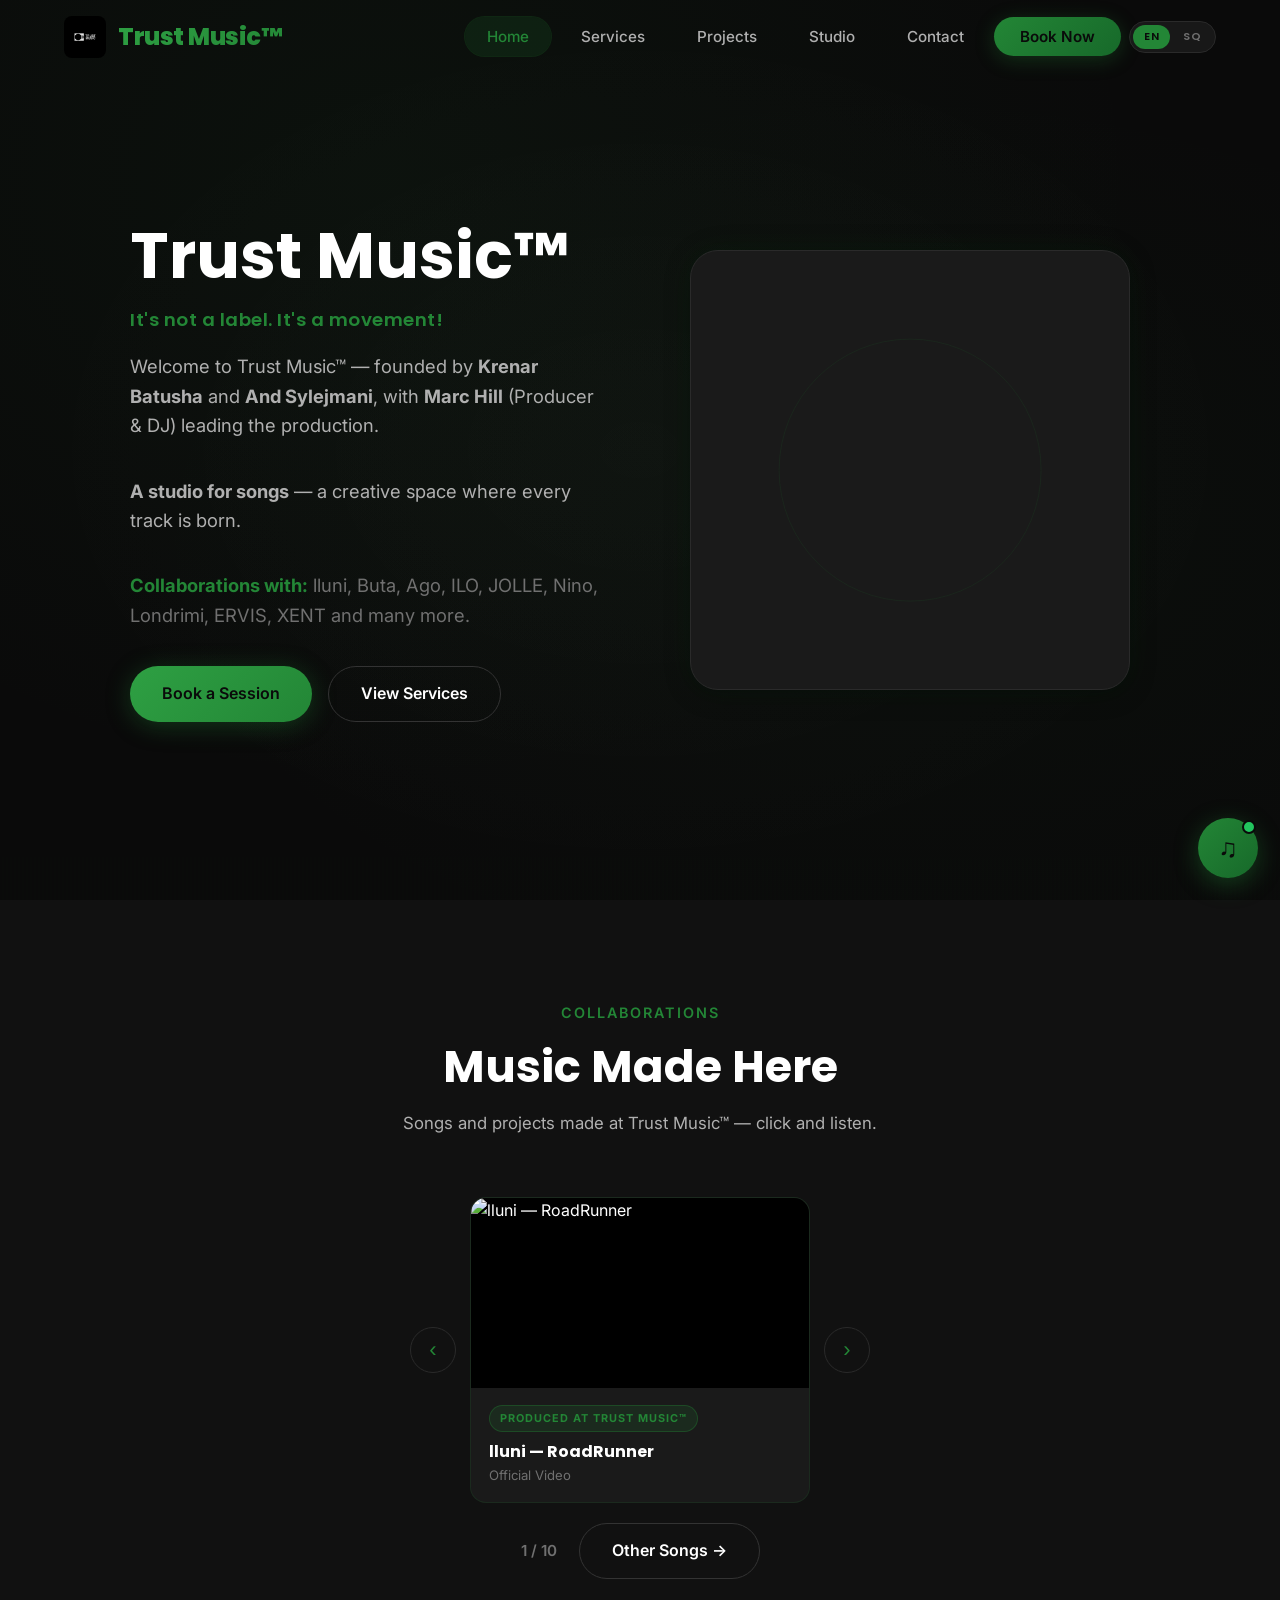
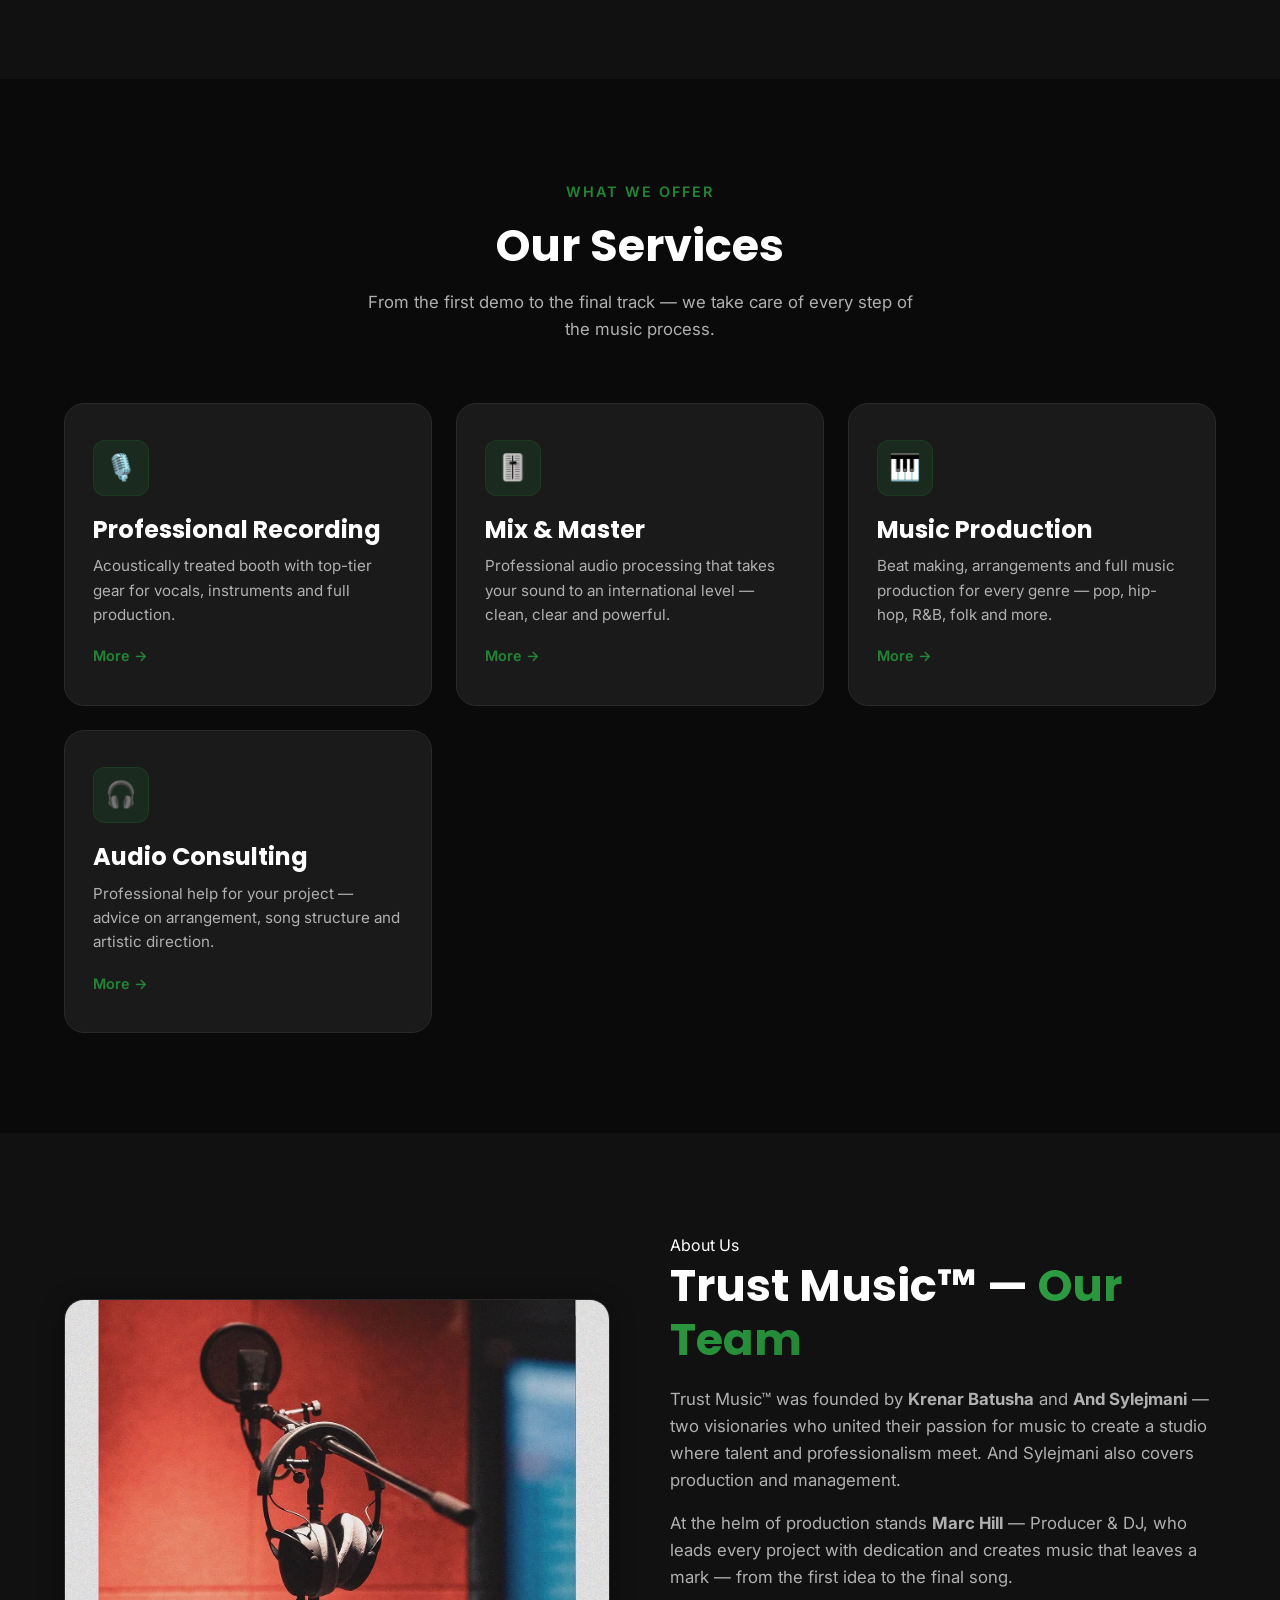
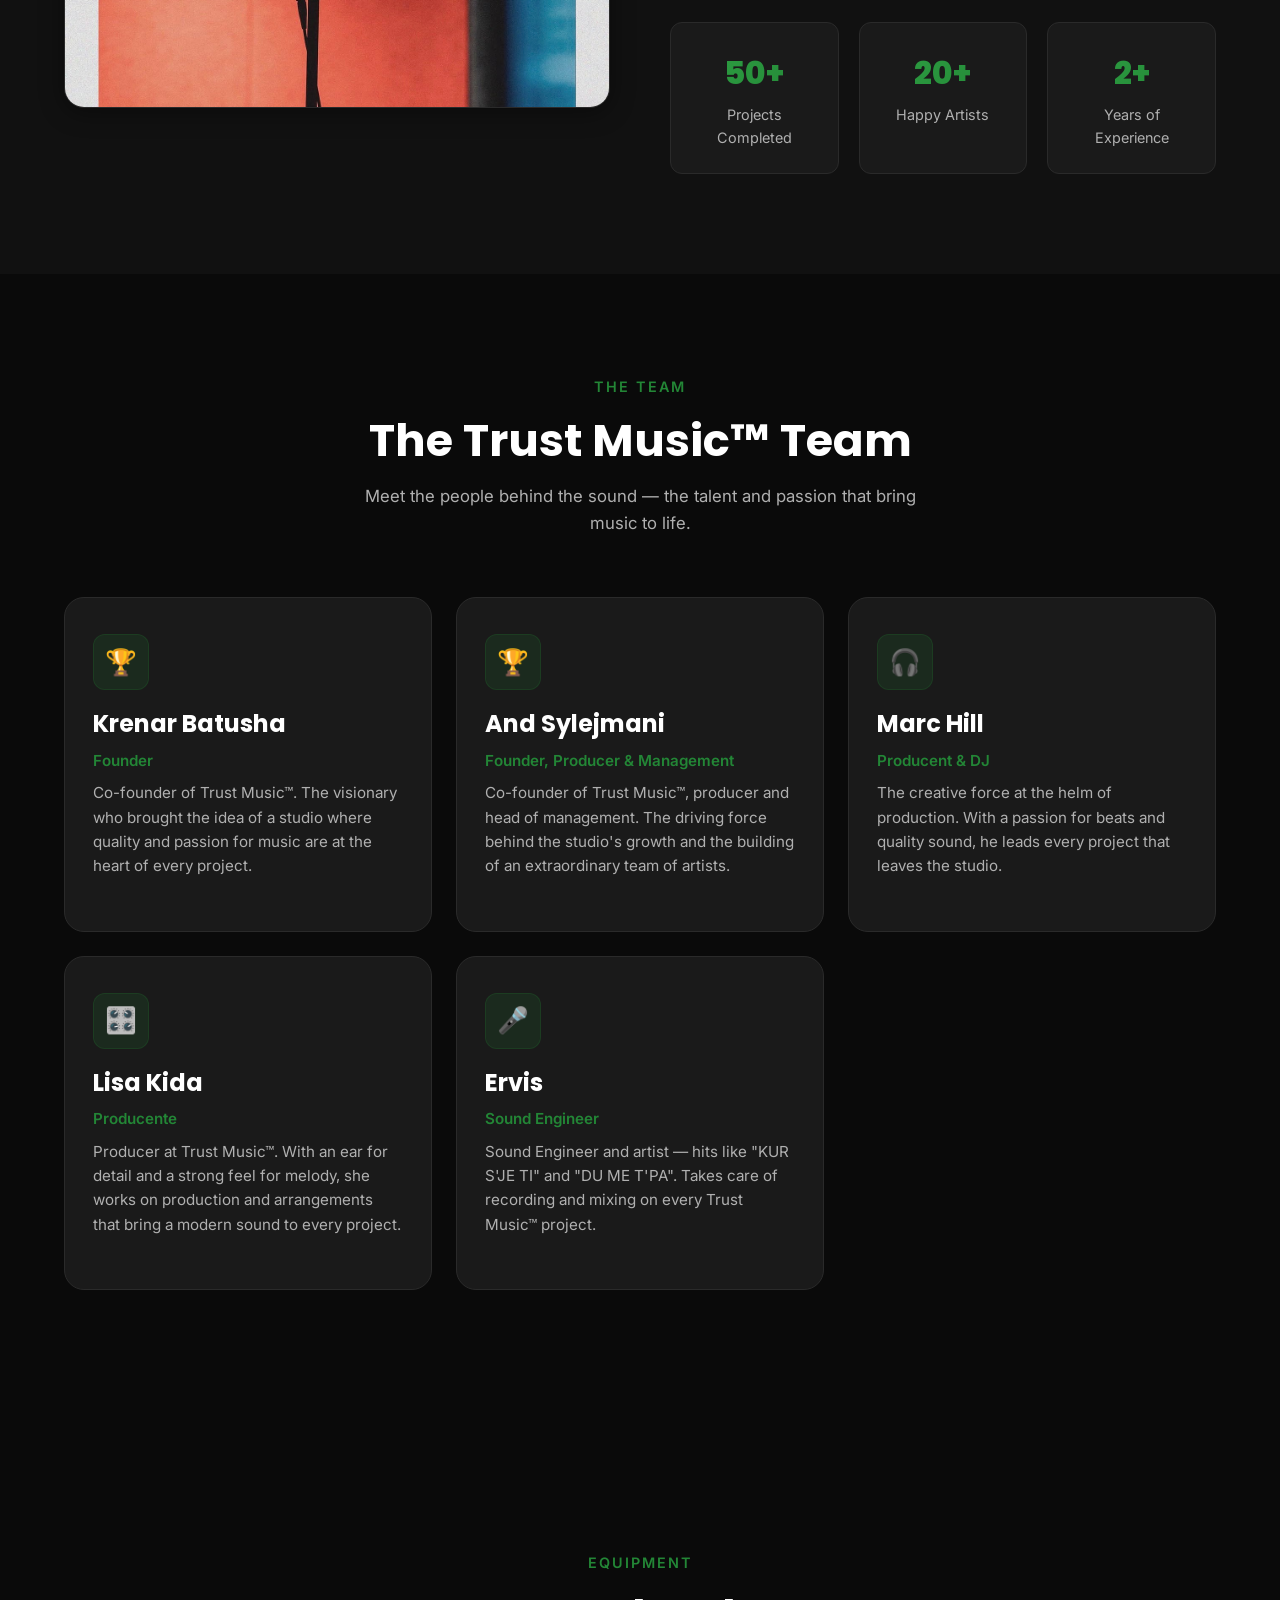
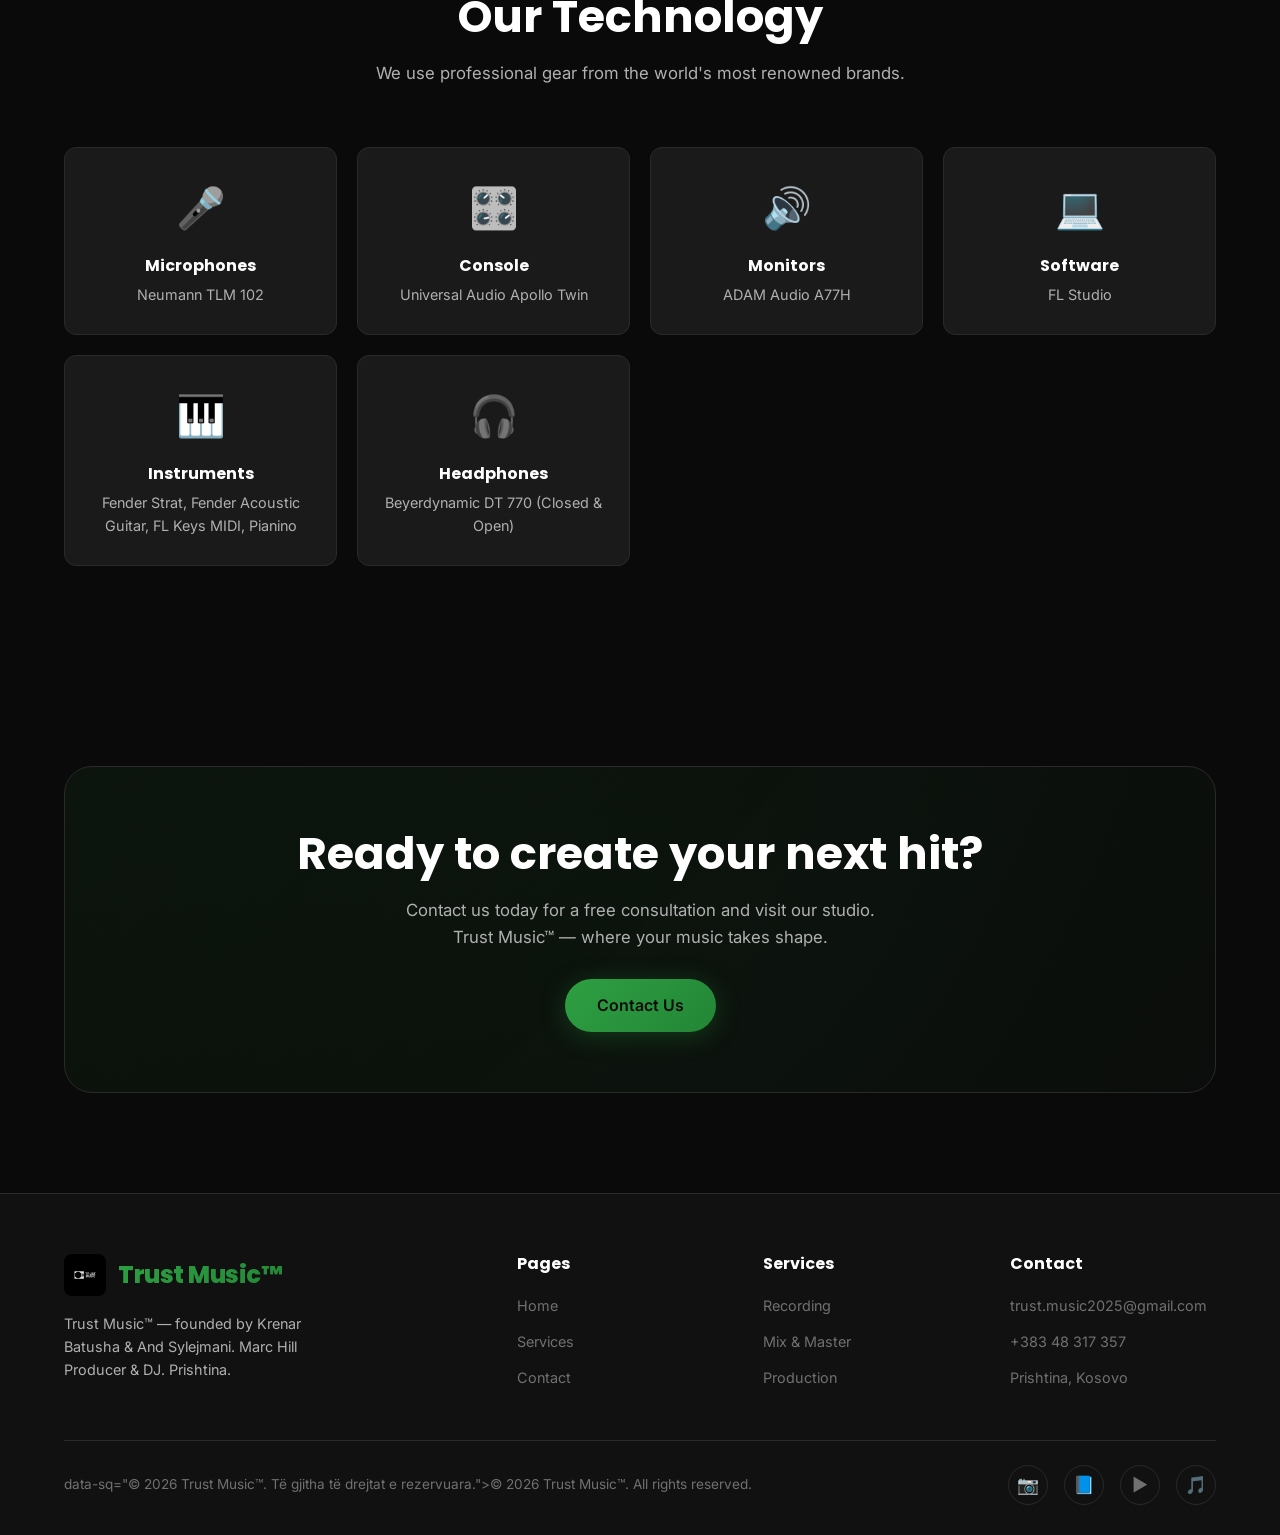
==== index.html @ 00422a8f "gati" ====
<!DOCTYPE html>
<html lang="en">
<head>
  <meta charset="UTF-8">
  <meta name="viewport" content="width=device-width, initial-scale=1.0">
  <meta name="description" content="Trust Music™ — founded by Krenar Batusha & And Sylejmani. Marc Hill Producer &amp; DJ." data-desc-sq="Trust Music™ — themeluar nga Krenar Batusha & And Sylejmani. Marc Hill Producent &amp; DJ.">
  <title>Trust Music™</title>
  <link rel="preconnect" href="https://fonts.googleapis.com">
  <link rel="preconnect" href="https://fonts.gstatic.com" crossorigin>
  <link href="https://fonts.googleapis.com/css2?family=Inter:wght@400;500;600;700;800;900&family=Poppins:wght@600;700;800;900&display=swap" rel="stylesheet">
  <link rel="icon" href="favicon.ico" sizes="any">
  <link rel="icon" type="image/png" sizes="32x32" href="favicon.png">
  <link rel="stylesheet" href="style.css">
</head>
<body>

  <!-- Navigation -->
  <nav class="navbar" id="navbar">
    <div class="container">
      <a href="index.html" class="logo">
        <img src="trust%20music%20jpeg.jpg" alt="Trust Music™" class="logo-img">
        <span>Trust Music™</span>
      </a>
      <button class="menu-toggle" id="menuToggle" aria-label="Menu">
        <span></span><span></span><span></span>
      </button>
      <ul class="nav-links" id="navLinks">
        <li><a href="index.html" class="active" data-sq="Kreu">Home</a></li>
        <li><a href="sherbime.html" data-sq="Shërbimet">Services</a></li>
        <li><a href="projektet.html" data-sq="Projektet">Projects</a></li>
        <li><a href="studio.html" data-sq="Studio">Studio</a></li>
        <li><a href="kontakt.html" data-sq="Kontakti">Contact</a></li>
        <li><a href="kontakt.html" class="nav-cta" data-sq="Rezervo Tani">Book Now</a></li>
        <li class="lang-item"><div class="lang-switch" id="langSwitch" aria-label="Language"></div></li>
      </ul>
    </div>
  </nav>
  <div class="nav-overlay" id="navOverlay"></div>

  <!-- Hero Section -->
  <section class="hero" id="home">
    <div class="hero-wave"></div>
    <div class="container">
      <div class="hero-content fade-up">
        <h1>
          Trust Music™
        </h1>
        <p class="hero-tagline">It's not a label. It's a movement!</p>
        <p data-sq="Mirë se vini te Trust Music™ — themeluar nga &lt;strong&gt;Krenar Batusha&lt;/strong&gt; dhe &lt;strong&gt;And Sylejmani&lt;/strong&gt;, me &lt;strong&gt;Marc Hill&lt;/strong&gt; (Producent &amp; DJ) në krye të produksionit.">
                  Welcome to Trust Music™ — founded by <strong>Krenar Batusha</strong> and <strong>And Sylejmani</strong>, with <strong>Marc Hill</strong> (Producer &amp; DJ) leading the production.
                </p>
                <p data-sq="<strong>Studio për këngë</strong> — një hapësirë kreative ku çdo këngë lind."><strong>A studio for songs</strong> — a creative space where every track is born.</p>
                <p class="hero-collabs" data-sq="<strong>Bashkëpunime me:</strong> lluni, Buta, Ago, ILO, JOLLE, Nino, Londrimi, ERVIS, XENT e shumë të tjerë."><strong>Collaborations with:</strong> lluni, Buta, Ago, ILO, JOLLE, Nino, Londrimi, ERVIS, XENT and many more.</p>
                <div class="hero-buttons">
          <a href="kontakt.html" class="btn btn-primary" data-sq="Rezervo një Sesion">Book a Session</a>
          <a href="sherbime.html" class="btn btn-outline" data-sq="Shiko Shërbimet">View Services</a>
        </div>
      </div>
      <div class="hero-visual fade-up">
        <div class="hero-eq">
          <div class="hero-eq-ring"></div>
          <div class="eq-bars">
            <div class="eq-bar" style="--dur: 0.8s; --h: 60%;"></div>
            <div class="eq-bar" style="--dur: 0.6s; --h: 85%;"></div>
            <div class="eq-bar" style="--dur: 0.9s; --h: 45%;"></div>
            <div class="eq-bar" style="--dur: 0.7s; --h: 100%;"></div>
            <div class="eq-bar" style="--dur: 0.5s; --h: 70%;"></div>
            <div class="eq-bar" style="--dur: 0.85s; --h: 55%;"></div>
            <div class="eq-bar" style="--dur: 0.65s; --h: 90%;"></div>
            <div class="eq-bar" style="--dur: 0.75s; --h: 65%;"></div>
            <div class="eq-bar" style="--dur: 0.55s; --h: 80%;"></div>
            <div class="eq-bar" style="--dur: 0.95s; --h: 40%;"></div>
            <div class="eq-bar" style="--dur: 0.7s; --h: 75%;"></div>
            <div class="eq-bar" style="--dur: 0.6s; --h: 95%;"></div>
            <div class="eq-bar" style="--dur: 0.8s; --h: 50%;"></div>
            <div class="eq-bar" style="--dur: 0.5s; --h: 85%;"></div>
          </div>
        </div>
              
      </div>
    </div>
  </section>

  <!-- Collaborations -->
  <section class="section dark" id="bashkepunime">
    <div class="container">
      <div class="section-header">
        <div class="section-badge" data-sq="Bashkëpunime">Collaborations</div>
        <h2 data-sq="Muzika që <span class=&quot;highlight&quot;>Krijohet Këtu</span>">Music <span class="highlight">Made Here</span></h2>
        <p data-sq="Këngët dhe projektet e realizuara në Trust Music™ — kliko dhe dëgjo.">Songs and projects made at Trust Music™ — click and listen.</p>
      </div>
      <div class="collab-carousel">
        <button class="car-arrow" id="carPrev" aria-label="Previous">‹</button>
        <div class="car-stage" id="carStage"></div>
        <button class="car-arrow" id="carNext" aria-label="Next">›</button>
      </div>
      <div class="car-meta">
        <span id="carCounter">1 / 10</span>
        <a href="projektet.html" class="btn btn-outline" data-sq="Këngët e tjera →">Other Songs →</a>
      </div>
    </div>
  </section>
  <script>
    /* Këngët — slider me një kartë */
    (function () {
      var SONGS = [{"href": "https://www.youtube.com/watch?v=eyXxsmG9y7M", "img": "https://img.youtube.com/vi/eyXxsmG9y7M/hqdefault.jpg", "title": "lluni — RoadRunner", "type": "Official Video"}, {"href": "https://www.youtube.com/watch?v=x1yYG4xGrYw", "img": "https://img.youtube.com/vi/x1yYG4xGrYw/hqdefault.jpg", "title": "JOLLE — BO ME KRY", "type": "Official Video"}, {"href": "https://www.youtube.com/watch?v=waovAKZMpb4", "img": "https://img.youtube.com/vi/waovAKZMpb4/hqdefault.jpg", "title": "ILO x SINGI — ÇANTA", "type": "Official Audio"}, {"href": "https://www.youtube.com/watch?v=QA3nl9tETg4", "img": "https://img.youtube.com/vi/QA3nl9tETg4/hqdefault.jpg", "title": "ERVIS x NINO — KUR JE TI", "type": "Official Visualizer"}, {"href": "https://www.youtube.com/watch?v=u5cMzDxnQrs", "img": "https://img.youtube.com/vi/u5cMzDxnQrs/hqdefault.jpg", "title": "ILO — JASHTE", "type": "Official Video"}, {"href": "https://www.youtube.com/watch?v=H53FjgIbc8Q", "img": "https://img.youtube.com/vi/H53FjgIbc8Q/hqdefault.jpg", "title": "XENT — S’FOLIN SHQIP", "type": "Official Audio"}, {"href": "https://www.youtube.com/watch?v=QTZdH4ucjNI", "img": "https://img.youtube.com/vi/QTZdH4ucjNI/hqdefault.jpg", "title": "XENT — M.O.T.M ft GAZ", "type": "Official Audio"}, {"href": "https://www.youtube.com/watch?v=kw5oSS65Iw8", "img": "https://img.youtube.com/vi/kw5oSS65Iw8/hqdefault.jpg", "title": "XENT — COLD PALMER", "type": "Official Audio"}, {"href": "https://www.youtube.com/watch?v=4sWg5cfe-tQ", "img": "https://img.youtube.com/vi/4sWg5cfe-tQ/hqdefault.jpg", "title": "XENT — TEN TEN", "type": "Official Audio"}, {"href": "https://www.youtube.com/watch?v=RdgfOlZbOYI", "img": "https://img.youtube.com/vi/RdgfOlZbOYI/hqdefault.jpg", "title": "XENT — FW ME", "type": "Official Audio"}];
      var i = 0;
      var stage = document.getElementById('carStage');
      var counter = document.getElementById('carCounter');
      function esc(s) { return s.replace(/&/g, '&amp;').replace(/</g, '&lt;').replace(/"/g, '&quot;'); }
      function render() {
        var s = SONGS[i];
        var badge = (document.documentElement.lang === 'sq') ? 'Prodhuar në Trust Music™' : 'Produced at Trust Music™';
        stage.innerHTML = '<a class="collab-card car-card" href="' + s.href + '" target="_blank" rel="noopener">' +
          '<div class="collab-thumb"><img src="' + s.img + '" alt="' + esc(s.title) + '" loading="lazy"><span class="collab-play">▶<\/span><\/div>' +
          '<div class="collab-info"><span class="collab-badge">' + badge + '<\/span>' +
          '<h3>' + esc(s.title) + '<\/h3><p>' + esc(s.type) + '<\/p><\/div><\/a>';
        counter.textContent = (i + 1) + ' / ' + SONGS.length;
      }
      document.getElementById('carPrev').addEventListener('click', function () { i = (i - 1 + SONGS.length) % SONGS.length; render(); });
      document.getElementById('carNext').addEventListener('click', function () { i = (i + 1) % SONGS.length; render(); });
      window.addEventListener('trustlang', render);
      render();
    })();
  </script>

  <!-- Services Preview -->
  <section class="section" id="services">
    <div class="container">
      <div class="section-header">
        <div class="section-badge" data-sq="Çfarë Ofrojmë">What We Offer</div>
        <h2 data-sq="Shërbimet Tona">Our Services</h2>
        <p data-sq="Nga demo e parë deri te kënga finale — ne kujdesemi për çdo hap të procesit muzikor.">From the first demo to the final track — we take care of every step of the music process.</p>
      </div>
      <div class="services-grid">
        <div class="service-card">
          <div class="service-icon">🎙️</div>
          <h3 data-sq="Incizim Profesional">Professional Recording</h3>
          <p data-sq="Kabina akustike e trajtuar me pajisje të nivelit të lartë për vokale, instrumente dhe produksion të plotë.">Acoustically treated booth with top-tier gear for vocals, instruments and full production.</p>
          <a href="sherbime.html#incizim" class="service-link" data-sq="Më shumë →">More →</a>
        </div>
        <div class="service-card">
          <div class="service-icon">🎚️</div>
          <h3 data-sq="Miks &amp; Master">Mix &amp; Master</h3>
          <p data-sq="Përpunim audio profesional që e çon tingullin tënd në nivel ndërkombëtar — i pastër, i qartë dhe i fuqishëm.">Professional audio processing that takes your sound to an international level — clean, clear and powerful.</p>
          <a href="sherbime.html#miks" class="service-link" data-sq="Më shumë →">More →</a>
        </div>
        <div class="service-card">
          <div class="service-icon">🎹</div>
          <h3 data-sq="Produksion Muzikor">Music Production</h3>
          <p data-sq="Krijim beati, aranzhime dhe produksion i plotë muzikor për çdo zhanër — pop, hip-hop, R&amp;B, folk e më shumë.">Beat making, arrangements and full music production for every genre — pop, hip-hop, R&B, folk and more.</p>
          <a href="sherbime.html#produksion" class="service-link" data-sq="Më shumë →">More →</a>
        </div>
        <div class="service-card">
          <div class="service-icon">🎧</div>
          <h3 data-sq="Konsulencë Audio">Audio Consulting</h3>
          <p data-sq="Ndihmë profesionale për projektin tënd — këshillim për aranzhimin, strukturën e këngës dhe drejtimin artistik.">Professional help for your project — advice on arrangement, song structure and artistic direction.</p>
          <a href="sherbime.html#konsulence" class="service-link" data-sq="Më shumë →">More →</a>
        </div>
      </div>
    </div>
  </section>

  <!-- About Section -->
  <section class="section" id="about" style="background: var(--bg-secondary);">
    <div class="container">
      <div class="about-grid">
        <div class="about-image">
          <img src="studio.jpg" alt="Studio Trust Music™" class="about-img">
        </div>
        <div class="about-text">
          <div class="section-badge" data-sq="Rreth Nesh">About Us</div>
          <h2 data-sq="Trust Music™ — <span class=&quot;highlight&quot;>Ekipi Ynë</span>">Trust Music™ — <span class="highlight">Our Team</span></h2>
          <p data-sq="Trust Music™ u themelua nga &lt;strong&gt;Krenar Batusha&lt;/strong&gt; dhe &lt;strong&gt;And Sylejmani&lt;/strong&gt; — dy vizionarë që bashkuan pasionin për muzikën për të krijuar një studio ku talenti dhe profesionalizmi takohen. And Sylejmani gjithashtu mbulon produksionin dhe menaxhimin.">
            Trust Music™ was founded by <strong>Krenar Batusha</strong> and <strong>And Sylejmani</strong> — 
            two visionaries who united their passion for music to create a studio where talent 
            and professionalism meet. And Sylejmani also covers production and management.
          </p>
          <p data-sq="Në krye të produksionit qëndron &lt;strong&gt;Marc Hill&lt;/strong&gt; — Producent &amp; DJ, që drejton çdo projekt me përkushtim dhe krijon muzikë që lë gjurmë — nga ideja e parë deri te kënga finale.">
            At the helm of production stands <strong>Marc Hill</strong> — Producer &amp; DJ, 
            who leads every project with dedication and creates 
            music that leaves a mark — from the first idea to the final song.
          </p>
          <div class="about-stats">
            <div class="stat-card">
              <div class="stat-number">50+</div>
              <div class="stat-label" data-sq="Projekte të Realizuara">Projects Completed</div>
            </div>
            <div class="stat-card">
              <div class="stat-number">20+</div>
              <div class="stat-label" data-sq="Artistë të Kënaqur">Happy Artists</div>
            </div>
            <div class="stat-card">
              <div class="stat-number">2+</div>
              <div class="stat-label" data-sq="Vite Përvojë">Years of Experience</div>
            </div>
          </div>
        </div>
      </div>
    </div>
  </section>

  <!-- Artists / Team Section -->
  <section class="section" id="artists">
    <div class="container">
      <div class="section-header">
        <div class="section-badge" data-sq="Artistët">The Team</div>
        <h2 data-sq="Ekipi i <span class=&quot;highlight&quot;>Trust Music™</span>">The <span class="highlight">Trust Music™</span> Team</h2>
        <p data-sq="Njihuni me njerëzit pas tingullit — talenti dhe pasioni që sjellin muzikën në jetë.">Meet the people behind the sound — the talent and passion that bring music to life.</p>
      </div>

      <!-- Themeluesit & Producentët -->
      <div class="services-grid" style="margin-bottom: 60px;">
        <div class="service-card">
          <div class="service-icon">🏆</div>
          <h3>Krenar Batusha</h3>
          <p style="color: var(--gold); font-weight: 600; margin-bottom: 8px;" data-sq="Themelues">Founder</p>
          <p data-sq="Bashkëthemelues i Trust Music™. Vizionari që solli idenë e një studioje ku cilësia dhe pasioni për muzikën janë në qendër të çdo projekti.">Co-founder of Trust Music™. The visionary who brought the idea of a studio where quality and passion for music are at the heart of every project.</p>
        </div>
        <div class="service-card">
          <div class="service-icon">🏆</div>
          <h3>And Sylejmani</h3>
          <p style="color: var(--gold); font-weight: 600; margin-bottom: 8px;" data-sq="Themelues, Producent &amp; Menaxhim">Founder, Producer &amp; Management</p>
          <p data-sq="Bashkëthemelues i Trust Music™, producent dhe përgjegjës për menaxhimin. Forca shtytëse pas rritjes së studios dhe ndërtimit të një ekipi artistësh të jashtëzakonshëm.">Co-founder of Trust Music™, producer and head of management. The driving force behind the studio's growth and the building of an extraordinary team of artists.</p>
        </div>
        <div class="service-card">
          <div class="service-icon">🎧</div>
          <h3>Marc Hill</h3>
          <p style="color: var(--gold); font-weight: 600; margin-bottom: 8px;">Producent &amp; DJ</p>
          <p data-sq="Forca kreative në krye të produksionit. Me pasion për beat-in dhe tingullin cilësor, drejton çdo projekt që del nga studioja.">The creative force at the helm of production. With a passion for beats and quality sound, he leads every project that leaves the studio.</p>
        </div>
        <div class="service-card">
          <div class="service-icon">🎛️</div>
          <h3>Lisa Kida</h3>
          <p style="color: var(--gold); font-weight: 600; margin-bottom: 8px;">Producente</p>
          <p data-sq="Producente në Trust Music™. Me vesh për detaje dhe ndjenjë të fortë për melodinë, punon në produksion dhe aranzhime që sjellin tingull modern në çdo projekt.">Producer at Trust Music™. With an ear for detail and a strong feel for melody, she works on production and arrangements that bring a modern sound to every project.</p>
        </div>
        <div class="service-card">
          <div class="service-icon">🎤</div>
          <h3>Ervis</h3>
          <p style="color: var(--gold); font-weight: 600; margin-bottom: 8px;">Sound Engineer</p>
          <p data-sq="Sound Engineer dhe artist — hite si &quot;KUR S'JE TI&quot; dhe &quot;DU ME T'PA&quot;. Kujdeset për incizimin dhe miksimin e zërit në çdo projekt të Trust Music™.">Sound Engineer and artist — hits like "KUR S'JE TI" and "DU ME T'PA". Takes care of recording and mixing on every Trust Music™ project.</p>
        </div>
      </div>
    </div>
  </section>

  <!-- Equipment -->
  <section class="section" id="equipment">
    <div class="container">
      <div class="section-header">
        <div class="section-badge" data-sq="Pajisjet">Equipment</div>
        <h2 data-sq="Teknologjia Jonë">Our Technology</h2>
        <p data-sq="Përdorim pajisje profesionale të markave më të njohura në botë.">We use professional gear from the world's most renowned brands.</p>
      </div>
      <div class="equipment-grid">
        <div class="equipment-card">
          <span class="eq-icon">🎤</span>
          <h4 data-sq="Mikrofona">Microphones</h4>
          <p>Neumann TLM 102</p>
        </div>
        <div class="equipment-card">
          <span class="eq-icon">🎛️</span>
          <h4 data-sq="Konsolë">Console</h4>
          <p>Universal Audio Apollo Twin</p>
        </div>
        <div class="equipment-card">
          <span class="eq-icon">🔊</span>
          <h4 data-sq="Monitorë">Monitors</h4>
          <p>ADAM Audio A77H</p>
        </div>
        <div class="equipment-card">
          <span class="eq-icon">💻</span>
          <h4 data-sq="Software">Software</h4>
          <p>FL Studio</p>
        </div>
        <div class="equipment-card">
          <span class="eq-icon">🎹</span>
          <h4 data-sq="Instrumente">Instruments</h4>
          <p>Fender Strat, Fender Acoustic Guitar, FL Keys MIDI, Pianino</p>
        </div>
        <div class="equipment-card">
          <span class="eq-icon">🎧</span>
          <h4 data-sq="Kufje">Headphones</h4>
          <p>Beyerdynamic DT 770 (Closed &amp; Open)</p>
        </div>
      </div>
    </div>
  </section>

  <!-- CTA Banner -->
  <section class="section">
    <div class="container">
      <div class="cta-banner">
        <h2 data-sq="Gati për të krijuar hitin tënd të radhës?">Ready to create your next hit?</h2>
        <p data-sq="Na kontakto sot për një konsultë falas dhe vizito studion tonë. Trust Music™ — ku muzika jote merr formë.">Contact us today for a free consultation and visit our studio. Trust Music™ — where your music takes shape.</p>
        <a href="kontakt.html" class="btn btn-primary" data-sq="Na Kontakto">Contact Us</a>
      </div>
    </div>
  </section>

  <!-- Footer -->
  <footer class="footer">
    <div class="container">
      <div class="footer-grid">
        <div class="footer-brand">
          <a href="index.html" class="logo">
            <img src="trust%20music%20jpeg.jpg" alt="Trust Music™" class="logo-img">
            <span>Trust Music™</span>
          </a>
          <p data-sq="Trust Music™ — themeluar nga Krenar Batusha &amp; And Sylejmani. Marc Hill Producent &amp; DJ. Prishtinë.">Trust Music™ — founded by Krenar Batusha &amp; And Sylejmani. Marc Hill Producer &amp; DJ. Prishtina.</p>
        </div>
        <div class="footer-col">
          <h4 data-sq="Faqet">Pages</h4>
          <ul>
            <li><a href="index.html" data-sq="Kreu">Home</a></li>
            <li><a href="sherbime.html" data-sq="Shërbimet">Services</a></li>
            <li><a href="kontakt.html" data-sq="Kontakti">Contact</a></li>
          </ul>
        </div>
        <div class="footer-col">
          <h4 data-sq="Shërbimet">Services</h4>
          <ul>
            <li><a href="sherbime.html#incizim" data-sq="Incizim">Recording</a></li>
            <li><a href="sherbime.html#miks" data-sq="Miks &amp; Master">Mix &amp; Master</a></li>
            <li><a href="sherbime.html#produksion" data-sq="Produksion">Production</a></li>
          </ul>
        </div>
        <div class="footer-col">
          <h4 data-sq="Kontakti">Contact</h4>
          <ul>
            <li><a href="mailto:trust.music2025@gmail.com">trust.music2025@gmail.com</a></li>
            <li><a href="tel:+38348317357">+383 48 317 357</a></li>
            <li><a href="#" data-sq="Prishtinë, Kosovë">Prishtina, Kosovo</a></li>
          </ul>
        </div>
      </div>
      <div class="footer-bottom">
        <p>data-sq="© 2026 Trust Music™. Të gjitha të drejtat e rezervuara.">© 2026 Trust Music™. All rights reserved.</p>
        <div class="social-links">
          <a href="https://www.instagram.com/trustmusic.tm/" target="_blank" rel="noopener" aria-label="Instagram">📷</a>
          <a href="#" aria-label="Facebook">📘</a>
          <a href="#" aria-label="YouTube">▶️</a>
          <a href="https://www.tiktok.com/@trustmusic.tm" target="_blank" rel="noopener" aria-label="TikTok">🎵</a>
        </div>
      </div>
    </div>
  </footer>

  <!-- Scripts -->
  <script>
    // Navbar scroll effect
    window.addEventListener('scroll', function() {
      var nav = document.getElementById('navbar');
      if (window.scrollY > 50) {
        nav.classList.add('scrolled');
      } else {
        nav.classList.remove('scrolled');
      }
    });

    // Mobile menu toggle
    (function() {
      var toggle = document.getElementById('menuToggle');
      var navLinks = document.getElementById('navLinks');
      var overlay = document.getElementById('navOverlay');

      function closeMenu() {
        toggle.classList.remove('open');
        navLinks.classList.remove('open');
        overlay.classList.remove('show');
      }

      toggle.addEventListener('click', function() {
        var isOpen = navLinks.classList.contains('open');
        if (isOpen) {
          closeMenu();
        } else {
          toggle.classList.add('open');
          navLinks.classList.add('open');
          overlay.classList.add('show');
        }
      });

      overlay.addEventListener('click', closeMenu);

      // Close on link click
      var links = navLinks.querySelectorAll('a');
      links.forEach(function(link) {
        link.addEventListener('click', closeMenu);
      });
    })();
  </script>
  <script src="lang.js"></script>
  <script src="chat-widget.js"></script>
</body>
</html>
---- style.css ----
/* ============================================
   TRUST MUSICE — Music Studio Website
   Color: Dark + Gold Accent
   ============================================ */

/* --- Reset & Base --- */
*, *::before, *::after {
  margin: 0;
  padding: 0;
  box-sizing: border-box;
}

:root {
  --bg-primary: #0a0a0a;
  --bg-secondary: #111111;
  --bg-card: #1a1a1a;
  --bg-card-hover: #222222;
  --gold: #238636;
  --gold-light: #2EA043;
  --gold-dark: #17692A;
  --gold-glow: rgba(35, 134, 54, 0.15);
  --text-primary: #ffffff;
  --text-secondary: #b0b0b0;
  --text-muted: #707070;
  --border: #2a2a2a;
  --border-light: #333333;
  --radius-sm: 8px;
  --radius-md: 12px;
  --radius-lg: 20px;
  --radius-xl: 28px;
  --shadow-gold: 0 0 30px rgba(35, 134, 54, 0.1);
  --shadow-card: 0 4px 24px rgba(0, 0, 0, 0.4);
  --transition: 0.3s cubic-bezier(0.4, 0, 0.2, 1);
}

html {
  scroll-behavior: smooth;
}

body {
  font-family: 'Inter', -apple-system, BlinkMacSystemFont, sans-serif;
  background: var(--bg-primary);
  color: var(--text-primary);
  line-height: 1.6;
  overflow-x: hidden;
  -webkit-font-smoothing: antialiased;
}

/* --- Typography --- */
h1, h2, h3, h4 {
  font-family: 'Poppins', sans-serif;
  font-weight: 700;
  line-height: 1.2;
}

h1 { font-size: clamp(2.5rem, 5vw, 4rem); }
h2 { font-size: clamp(2rem, 4vw, 2.8rem); }
h3 { font-size: 1.5rem; }

p {
  color: var(--text-secondary);
  font-size: 1.05rem;
}

a {
  text-decoration: none;
  color: inherit;
}

img {
  max-width: 100%;
  display: block;
}

/* --- Container --- */
.container {
  max-width: 1200px;
  margin: 0 auto;
  padding: 0 24px;
}

/* --- Navbar --- */
.navbar {
  position: fixed;
  top: 0;
  left: 0;
  right: 0;
  z-index: 1000;
  padding: 16px 0;
  transition: var(--transition);
}

.navbar.scrolled {
  background: rgba(10, 10, 10, 0.92);
  backdrop-filter: blur(20px);
  -webkit-backdrop-filter: blur(20px);
  border-bottom: 1px solid var(--border);
  padding: 10px 0;
}

.navbar .container {
  display: flex;
  align-items: center;
  justify-content: space-between;
}

.logo {
  display: flex;
  align-items: center;
  gap: 12px;
  font-family: 'Poppins', sans-serif;
  font-weight: 800;
  font-size: 1.5rem;
  color: var(--text-primary);
  letter-spacing: -0.5px;
}

.logo-icon {
  width: 42px;
  height: 42px;
  background: linear-gradient(135deg, var(--gold), var(--gold-dark));
  border-radius: var(--radius-sm);
  display: flex;
  align-items: center;
  justify-content: center;
  font-size: 1.2rem;
  color: #0a0a0a;
}

.logo-img {
  width: 42px;
  height: 42px;
  border-radius: var(--radius-sm);
  object-fit: cover;
}

.logo span {
  background: linear-gradient(135deg, var(--gold-light), var(--gold));
  -webkit-background-clip: text;
  -webkit-text-fill-color: transparent;
  background-clip: text;
}

.nav-links {
  display: flex;
  align-items: center;
  gap: 8px;
  list-style: none;
}

.nav-links a {
  padding: 10px 22px;
  border-radius: 9999px;
  font-weight: 500;
  font-size: 0.95rem;
  color: var(--text-secondary);
  transition: var(--transition);
  position: relative;
}

.nav-links a:hover {
  color: var(--text-primary);
  background: rgba(255, 255, 255, 0.05);
}

.nav-links a.active {
  color: var(--gold);
  background: var(--gold-glow);
  box-shadow: 0 0 0 1px rgba(35, 134, 54, 0.2);
}

.nav-cta {
  background: linear-gradient(135deg, var(--gold), var(--gold-dark)) !important;
  color: #0a0a0a !important;
  font-weight: 600 !important;
  padding: 10px 26px !important;
  box-shadow: 0 4px 20px rgba(35, 134, 54, 0.3) !important;
}

.nav-cta:hover {
  transform: translateY(-1px);
  box-shadow: 0 6px 28px rgba(35, 134, 54, 0.4) !important;
  background: rgba(255, 255, 255, 0.05) !important;
  color: var(--text-primary) !important;
}

/* Mobile menu button */
.menu-toggle {
  display: none;
  background: none;
  border: none;
  cursor: pointer;
  padding: 8px;
  flex-direction: column;
  gap: 5px;
  z-index: 1001;
}

.menu-toggle span {
  display: block;
  width: 26px;
  height: 2px;
  background: var(--text-primary);
  transition: var(--transition);
  border-radius: 2px;
}

.menu-toggle.open span:nth-child(1) {
  transform: rotate(45deg) translate(5px, 5px);
}
.menu-toggle.open span:nth-child(2) {
  opacity: 0;
}
.menu-toggle.open span:nth-child(3) {
  transform: rotate(-45deg) translate(5px, -5px);
}

/* --- Hero Section --- */
.hero {
  min-height: 100vh;
  display: flex;
  align-items: center;
  position: relative;
  overflow: hidden;
  padding: 120px 0 80px;
}

.hero::before {
  content: '';
  position: absolute;
  top: 0;
  left: 0;
  right: 0;
  bottom: 0;
  background:
    radial-gradient(ellipse at 30% 20%, rgba(35, 134, 54, 0.06) 0%, transparent 60%),
    radial-gradient(ellipse at 70% 60%, rgba(35, 134, 54, 0.04) 0%, transparent 60%),
    radial-gradient(ellipse at 50% 50%, rgba(255, 255, 255, 0.02) 0%, transparent 70%);
  pointer-events: none;
}

.hero-wave {
  position: absolute;
  bottom: 0;
  left: 0;
  right: 0;
  height: 180px;
  opacity: 0.03;
  background: repeating-linear-gradient(
    90deg,
    transparent,
    transparent 2px,
    var(--gold) 2px,
    var(--gold) 4px
  );
  mask-image: linear-gradient(to top, rgba(0,0,0,0.3), transparent);
  -webkit-mask-image: linear-gradient(to top, rgba(0,0,0,0.3), transparent);
}

.hero .container {
  display: grid;
  grid-template-columns: 1fr 1fr;
  gap: 60px;
  align-items: center;
  position: relative;
  z-index: 1;
}

.hero-content {
  max-width: 560px;
}

.hero-badge {
  display: inline-flex;
  align-items: center;
  gap: 8px;
  background: var(--gold-glow);
  border: 1px solid rgba(35, 134, 54, 0.25);
  color: var(--gold);
  padding: 8px 18px;
  border-radius: 9999px;
  font-size: 0.9rem;
  font-weight: 600;
  margin-bottom: 28px;
}

.hero-badge .dot {
  width: 8px;
  height: 8px;
  background: var(--gold);
  border-radius: 50%;
  animation: pulse-dot 2s ease-in-out infinite;
}

@keyframes pulse-dot {
  0%, 100% { opacity: 1; transform: scale(1); }
  50% { opacity: 0.5; transform: scale(1.5); }
}

.hero-content h1 {
  margin-bottom: 20px;
}

.hero-tagline {
  font-family: 'Poppins', sans-serif;
  font-size: 1.15rem;
  font-weight: 600;
  color: var(--gold);
  margin-top: -10px;
  margin-bottom: 18px !important;
  letter-spacing: 0.5px;
}

.hero-collabs {
  font-size: 1rem;
  color: var(--text-muted);
  margin-bottom: 36px;
}
.hero-collabs strong {
  color: var(--gold);
}

.hero-content h1 .highlight {
  background: linear-gradient(135deg, var(--gold-light), var(--gold));
  -webkit-background-clip: text;
  -webkit-text-fill-color: transparent;
  background-clip: text;
}

.hero-content p {
  font-size: 1.15rem;
  margin-bottom: 36px;
  max-width: 480px;
}

.hero-buttons {
  display: flex;
  gap: 16px;
  flex-wrap: wrap;
}

.btn {
  display: inline-flex;
  align-items: center;
  gap: 8px;
  padding: 14px 32px;
  border-radius: 9999px;
  font-weight: 600;
  font-size: 1rem;
  border: none;
  cursor: pointer;
  transition: var(--transition);
  font-family: 'Inter', sans-serif;
}

.btn-primary {
  background: linear-gradient(135deg, var(--gold-light), var(--gold));
  color: #0a0a0a;
  box-shadow: 0 4px 24px rgba(35, 134, 54, 0.35);
}

.btn-primary:hover {
  transform: translateY(-2px);
  box-shadow: 0 8px 32px rgba(35, 134, 54, 0.45);
}

.btn-outline {
  background: transparent;
  color: var(--text-primary);
  border: 1px solid var(--border-light);
}

.btn-outline:hover {
  border-color: var(--gold);
  background: var(--gold-glow);
  color: var(--gold);
}

.hero-visual {
  display: flex;
  align-items: center;
  justify-content: center;
}

.hero-eq {
  width: 100%;
  max-width: 440px;
  aspect-ratio: 1;
  background: var(--bg-card);
  border-radius: var(--radius-xl);
  border: 1px solid var(--border);
  position: relative;
  overflow: hidden;
  display: flex;
  align-items: flex-end;
  justify-content: center;
  padding: 40px;
  box-shadow: var(--shadow-card), var(--shadow-gold);
}

.eq-bars {
  display: flex;
  align-items: flex-end;
  gap: 6px;
  height: 160px;
}

.eq-bar {
  width: 14px;
  background: linear-gradient(to top, var(--gold), var(--gold-light));
  border-radius: 7px 7px 0 0;
  animation: eq-anim var(--dur) ease-in-out infinite alternate;
  box-shadow: 0 0 12px rgba(35, 134, 54, 0.3);
}

@keyframes eq-anim {
  0% { height: 20%; }
  100% { height: var(--h); }
}

.hero-eq-ring {
  position: absolute;
  top: 50%;
  left: 50%;
  transform: translate(-50%, -50%);
  width: 60%;
  height: 60%;
  border: 1px solid rgba(35, 134, 54, 0.1);
  border-radius: 50%;
  animation: ring-pulse 3s ease-in-out infinite;
}

@keyframes ring-pulse {
  0%, 100% { transform: translate(-50%, -50%) scale(1); opacity: 0.3; }
  50% { transform: translate(-50%, -50%) scale(1.1); opacity: 0.6; }
}

/* --- Section Styles --- */
.section {
  padding: 100px 0;
}

.section-header {
  text-align: center;
  margin-bottom: 60px;
}

.section-header .section-badge {
  display: inline-block;
  color: var(--gold);
  font-weight: 600;
  font-size: 0.9rem;
  text-transform: uppercase;
  letter-spacing: 2px;
  margin-bottom: 16px;
}

.section-header h2 {
  margin-bottom: 16px;
}

.section-header p {
  max-width: 560px;
  margin: 0 auto;
}

/* --- About Section --- */
.about-grid {
  display: grid;
  grid-template-columns: 1fr 1fr;
  gap: 60px;
  align-items: center;
}

.about-image {
  aspect-ratio: 4/3;
  background: var(--bg-card);
  border-radius: var(--radius-lg);
  border: 1px solid var(--border);
  position: relative;
  overflow: hidden;
  display: flex;
  align-items: center;
  justify-content: center;
  box-shadow: var(--shadow-card);
}

.about-image-placeholder {
  text-align: center;
  color: var(--text-muted);
}

.about-img {
  width: 100%;
  height: 100%;
  object-fit: cover;
  display: block;
}

.about-image-placeholder .icon {
  font-size: 4rem;
  margin-bottom: 12px;
  display: block;
}

.about-image-placeholder p {
  font-size: 0.9rem;
}

.about-text h2 {
  margin-bottom: 20px;
}

.about-text .highlight {
  background: linear-gradient(135deg, var(--gold-light), var(--gold));
  -webkit-background-clip: text;
  -webkit-text-fill-color: transparent;
  background-clip: text;
}

.about-text p {
  margin-bottom: 16px;
}

.about-stats {
  display: grid;
  grid-template-columns: repeat(3, 1fr);
  gap: 20px;
  margin-top: 32px;
}

.stat-card {
  background: var(--bg-card);
  border: 1px solid var(--border);
  border-radius: var(--radius-md);
  padding: 24px 20px;
  text-align: center;
  transition: var(--transition);
}

.stat-card:hover {
  border-color: var(--gold);
  box-shadow: var(--shadow-gold);
  transform: translateY(-2px);
}

.stat-number {
  font-family: 'Poppins', sans-serif;
  font-size: 2rem;
  font-weight: 800;
  background: linear-gradient(135deg, var(--gold-light), var(--gold));
  -webkit-background-clip: text;
  -webkit-text-fill-color: transparent;
  background-clip: text;
}

.stat-label {
  color: var(--text-secondary);
  font-size: 0.9rem;
  margin-top: 4px;
}

/* --- Services Grid --- */
.services-grid {
  display: grid;
  grid-template-columns: repeat(auto-fit, minmax(280px, 1fr));
  gap: 24px;
}

.service-card {
  background: var(--bg-card);
  border: 1px solid var(--border);
  border-radius: var(--radius-lg);
  padding: 36px 28px;
  transition: var(--transition);
  position: relative;
  overflow: hidden;
}

.service-card::before {
  content: '';
  position: absolute;
  top: 0;
  left: 0;
  right: 0;
  height: 3px;
  background: linear-gradient(90deg, var(--gold-dark), var(--gold-light));
  opacity: 0;
  transition: var(--transition);
}

.service-card:hover {
  border-color: var(--border-light);
  box-shadow: var(--shadow-card);
  transform: translateY(-4px);
}

.service-card:hover::before {
  opacity: 1;
}

.service-icon {
  width: 56px;
  height: 56px;
  background: var(--gold-glow);
  border-radius: var(--radius-md);
  display: flex;
  align-items: center;
  justify-content: center;
  font-size: 1.6rem;
  margin-bottom: 20px;
  border: 1px solid rgba(35, 134, 54, 0.2);
}

.service-card h3 {
  margin-bottom: 10px;
}

.service-card p {
  font-size: 0.95rem;
  margin-bottom: 16px;
}

.service-link {
  color: var(--gold);
  font-weight: 600;
  font-size: 0.9rem;
  display: inline-flex;
  align-items: center;
  gap: 6px;
  transition: var(--transition);
}

.service-link:hover {
  gap: 12px;
}

/* --- Artist Cards (with photo) --- */
.artist-grid {
  display: grid;
  grid-template-columns: repeat(auto-fit, minmax(250px, 1fr));
  gap: 28px;
}

.artist-card {
  background: var(--bg-card);
  border: 1px solid var(--border);
  border-radius: var(--radius-lg);
  padding: 0 0 32px 0;
  transition: var(--transition);
  position: relative;
  overflow: hidden;
  text-align: center;
}

.artist-card:hover {
  border-color: var(--gold);
  box-shadow: var(--shadow-gold), var(--shadow-card);
  transform: translateY(-4px);
}

.artist-photo {
  width: 100%;
  aspect-ratio: 1 / 1;
  background: var(--bg-secondary);
  border-bottom: 1px solid var(--border);
  display: flex;
  align-items: center;
  justify-content: center;
  overflow: hidden;
  position: relative;
}

.artist-photo img {
  width: 100%;
  height: 100%;
  object-fit: cover;
}

.artist-photo-placeholder {
  display: flex;
  flex-direction: column;
  align-items: center;
  gap: 10px;
  color: var(--text-muted);
  transition: var(--transition);
}

.artist-card:hover .artist-photo-placeholder {
  color: var(--gold);
}

.artist-photo-icon {
  font-size: 2.5rem;
  opacity: 0.5;
  transition: var(--transition);
}

.artist-card:hover .artist-photo-icon {
  opacity: 0.8;
}

.artist-photo-text {
  font-size: 0.85rem;
  font-weight: 500;
  letter-spacing: 0.5px;
}

.artist-card h3 {
  font-size: 1.3rem;
  margin-top: 24px;
  margin-bottom: 6px;
  padding: 0 20px;
}

.artist-role {
  color: var(--gold);
  font-weight: 600;
  font-size: 0.9rem;
  margin-bottom: 12px;
  padding: 0 20px;
}

.artist-desc {
  color: var(--text-secondary);
  font-size: 0.92rem;
  line-height: 1.6;
  padding: 0 20px;
}

/* --- Artist Social Links --- */
.artist-links {
  display: flex;
  flex-wrap: wrap;
  justify-content: center;
  gap: 8px;
  margin-top: 18px;
  padding: 0 16px;
}

.artist-link {
  display: inline-flex;
  align-items: center;
  gap: 5px;
  background: var(--bg-secondary);
  border: 1px solid var(--border);
  border-radius: 9999px;
  padding: 6px 14px;
  font-size: 0.8rem;
  font-weight: 500;
  color: var(--text-secondary);
  transition: var(--transition);
  text-decoration: none;
}

.artist-link:hover {
  border-color: var(--gold);
  color: var(--gold);
  background: var(--gold-glow);
  transform: translateY(-1px);
}

/* --- Artist Linktree (full-width CTA) --- */
.artist-linktree {
  display: block;
  text-align: center;
  background: linear-gradient(135deg, var(--gold-light), var(--gold));
  color: #0a0a0a;
  font-weight: 700;
  font-size: 0.95rem;
  padding: 12px 20px;
  border-radius: 9999px;
  margin: 14px 16px 0 16px;
  transition: var(--transition);
  text-decoration: none;
  letter-spacing: 0.3px;
}

.artist-linktree:hover {
  transform: translateY(-2px);
  box-shadow: 0 6px 24px rgba(35, 134, 54, 0.4);
  color: #0a0a0a;
}

/* --- Equipment Section --- */
.equipment-grid {
  display: grid;
  grid-template-columns: repeat(auto-fit, minmax(240px, 1fr));
  gap: 20px;
}

.equipment-card {
  background: var(--bg-card);
  border: 1px solid var(--border);
  border-radius: var(--radius-md);
  padding: 28px 24px;
  text-align: center;
  transition: var(--transition);
}

.equipment-card:hover {
  border-color: var(--gold);
  box-shadow: var(--shadow-gold);
}

.equipment-card .eq-icon {
  font-size: 2.5rem;
  margin-bottom: 16px;
  display: block;
}

.equipment-card h4 {
  margin-bottom: 8px;
}

.equipment-card p {
  font-size: 0.9rem;
}

/* --- CTA Banner --- */
.cta-banner {
  background: linear-gradient(135deg, rgba(35, 134, 54, 0.08), rgba(35, 134, 54, 0.02));
  border: 1px solid var(--border);
  border-radius: var(--radius-xl);
  padding: 60px 40px;
  text-align: center;
  position: relative;
  overflow: hidden;
}

.cta-banner::before {
  content: '';
  position: absolute;
  top: -50%;
  left: -50%;
  width: 200%;
  height: 200%;
  background: radial-gradient(circle at center, rgba(35, 134, 54, 0.03), transparent 60%);
  pointer-events: none;
}

.cta-banner h2 {
  margin-bottom: 16px;
  position: relative;
}

.cta-banner p {
  max-width: 500px;
  margin: 0 auto 28px;
  position: relative;
}

/* --- Footer --- */
.footer {
  background: var(--bg-secondary);
  border-top: 1px solid var(--border);
  padding: 60px 0 30px;
}

.footer-grid {
  display: grid;
  grid-template-columns: 2fr 1fr 1fr 1fr;
  gap: 40px;
  margin-bottom: 40px;
}

.footer-brand .logo {
  margin-bottom: 16px;
}

.footer-brand p {
  font-size: 0.9rem;
  max-width: 280px;
}

.footer-col h4 {
  color: var(--text-primary);
  margin-bottom: 20px;
  font-size: 1rem;
}

.footer-col ul {
  list-style: none;
}

.footer-col ul li {
  margin-bottom: 10px;
}

.footer-col ul li a {
  color: var(--text-muted);
  font-size: 0.9rem;
  transition: var(--transition);
}

.footer-col ul li a:hover {
  color: var(--gold);
}

.footer-bottom {
  border-top: 1px solid var(--border);
  padding-top: 24px;
  display: flex;
  align-items: center;
  justify-content: space-between;
  flex-wrap: wrap;
  gap: 16px;
}

.footer-bottom p {
  font-size: 0.85rem;
  color: var(--text-muted);
}

.social-links {
  display: flex;
  gap: 16px;
}

.social-links a {
  width: 40px;
  height: 40px;
  border: 1px solid var(--border);
  border-radius: 50%;
  display: flex;
  align-items: center;
  justify-content: center;
  font-size: 1.1rem;
  transition: var(--transition);
  color: var(--text-muted);
}

.social-links a:hover {
  border-color: var(--gold);
  color: var(--gold);
  background: var(--gold-glow);
}

/* --- Page Header (inner pages) --- */
.page-header {
  padding: 160px 0 80px;
  text-align: center;
  position: relative;
}

.page-header::before {
  content: '';
  position: absolute;
  top: 0;
  left: 0;
  right: 0;
  bottom: 0;
  background:
    radial-gradient(ellipse at 50% 30%, rgba(35, 134, 54, 0.06) 0%, transparent 60%);
  pointer-events: none;
}

.page-header h1 {
  margin-bottom: 16px;
}

.page-header h1 .highlight {
  background: linear-gradient(135deg, var(--gold-light), var(--gold));
  -webkit-background-clip: text;
  -webkit-text-fill-color: transparent;
  background-clip: text;
}

.page-header p {
  max-width: 560px;
  margin: 0 auto;
}

/* --- Services Page Specific --- */
.services-detailed {
  padding: 0 0 100px;
}

.service-block {
  display: grid;
  grid-template-columns: 1fr 1fr;
  gap: 40px;
  padding: 48px 0;
  border-bottom: 1px solid var(--border);
  align-items: center;
}

.service-block:last-child {
  border-bottom: none;
}

.service-block.reverse {
  direction: rtl;
}

.service-block.reverse .service-block-content {
  direction: ltr;
}

.service-block-icon {
  width: 100%;
  aspect-ratio: 16/10;
  background: var(--bg-card);
  border-radius: var(--radius-lg);
  border: 1px solid var(--border);
  display: flex;
  align-items: center;
  justify-content: center;
  font-size: 5rem;
  direction: ltr;
}

.service-block-content h2 {
  font-size: 1.8rem;
  margin-bottom: 16px;
}

.service-block-content ul {
  list-style: none;
  margin-top: 20px;
}

.service-block-content ul li {
  padding: 8px 0;
  color: var(--text-secondary);
  display: flex;
  align-items: center;
  gap: 10px;
}

.service-block-content ul li::before {
  content: '◆';
  color: var(--gold);
  font-size: 0.6rem;
}

.service-price {
  display: inline-block;
  margin-top: 20px;
  background: var(--gold-glow);
  border: 1px solid rgba(35, 134, 54, 0.25);
  color: var(--gold);
  padding: 10px 24px;
  border-radius: 9999px;
  font-weight: 600;
}

/* --- Contact Page Specific --- */
.contact-section {
  padding: 0 0 100px;
}

.contact-grid {
  display: grid;
  grid-template-columns: 1fr 1fr;
  gap: 48px;
}

.contact-info h2 {
  margin-bottom: 20px;
}

.contact-info p {
  margin-bottom: 32px;
}

.contact-item {
  display: flex;
  align-items: flex-start;
  gap: 16px;
  margin-bottom: 24px;
}

.contact-item-icon {
  width: 48px;
  height: 48px;
  background: var(--gold-glow);
  border: 1px solid rgba(35, 134, 54, 0.2);
  border-radius: var(--radius-md);
  display: flex;
  align-items: center;
  justify-content: center;
  font-size: 1.2rem;
  flex-shrink: 0;
}

.contact-item-text h4 {
  margin-bottom: 4px;
}

.contact-item-text p {
  margin: 0;
  font-size: 0.95rem;
}

.contact-form {
  background: var(--bg-card);
  border: 1px solid var(--border);
  border-radius: var(--radius-lg);
  padding: 40px;
}

.contact-form h3 {
  margin-bottom: 24px;
}

.form-group {
  margin-bottom: 20px;
}

.form-group label {
  display: block;
  margin-bottom: 8px;
  font-weight: 500;
  font-size: 0.9rem;
  color: var(--text-secondary);
}

.form-group input,
.form-group select,
.form-group textarea {
  width: 100%;
  padding: 14px 18px;
  background: var(--bg-primary);
  border: 1px solid var(--border);
  border-radius: var(--radius-md);
  color: var(--text-primary);
  font-family: 'Inter', sans-serif;
  font-size: 1rem;
  transition: var(--transition);
  outline: none;
}

.form-group input:focus,
.form-group select:focus,
.form-group textarea:focus {
  border-color: var(--gold);
  box-shadow: 0 0 0 3px rgba(35, 134, 54, 0.1);
}

.form-group textarea {
  resize: vertical;
  min-height: 120px;
}

.form-group select {
  cursor: pointer;
  appearance: none;
  -webkit-appearance: none;
  background-image: url("data:image/svg+xml,%3Csvg xmlns='http://www.w3.org/2000/svg' width='12' height='8' viewBox='0 0 12 8'%3E%3Cpath fill='%23707070' d='M1.41 0L6 4.58 10.59 0 12 1.41l-6 6-6-6z'/%3E%3C/svg%3E");
  background-repeat: no-repeat;
  background-position: right 16px center;
  padding-right: 44px;
}

.form-group select option {
  background: var(--bg-card);
  color: var(--text-primary);
}

.btn-submit {
  width: 100%;
  justify-content: center;
  margin-top: 8px;
  font-size: 1.05rem;
  padding: 16px;
}

/* --- Animations --- */
.fade-up {
  opacity: 0;
  transform: translateY(30px);
  animation: fadeUp 0.6s ease forwards;
}

@keyframes fadeUp {
  to {
    opacity: 1;
    transform: translateY(0);
  }
}

/* --- Responsive --- */
@media (max-width: 968px) {
  .hero .container {
    grid-template-columns: 1fr;
    text-align: center;
  }

  .hero-content {
    max-width: 100%;
  }

  .hero-content p {
    max-width: 100%;
  }

  .hero-buttons {
    justify-content: center;
  }

  .hero-visual {
    order: -1;
  }

  .hero-eq {
    max-width: 300px;
  }

  .about-grid {
    grid-template-columns: 1fr;
  }

  .about-image {
    max-width: 400px;
    margin: 0 auto;
  }

  .about-stats {
    grid-template-columns: repeat(3, 1fr);
  }

  .footer-grid {
    grid-template-columns: 1fr 1fr;
  }

  .service-block {
    grid-template-columns: 1fr;
  }

  .service-block.reverse {
    direction: ltr;
  }

  .contact-grid {
    grid-template-columns: 1fr;
  }
}

@media (max-width: 640px) {
  .menu-toggle {
    display: flex;
  }

  .nav-links {
    position: fixed;
    top: 0;
    right: -100%;
    width: 280px;
    height: 100vh;
    background: var(--bg-secondary);
    flex-direction: column;
    padding: 100px 32px 40px;
    gap: 4px;
    border-left: 1px solid var(--border);
    transition: var(--transition);
    z-index: 1000;
  }

  .nav-links.open {
    right: 0;
  }

  .nav-links a {
    width: 100%;
    text-align: left;
    padding: 14px 18px;
    border-radius: var(--radius-md);
  }

  .nav-cta {
    text-align: center !important;
    margin-top: 12px;
  }

  .about-stats {
    grid-template-columns: 1fr;
    max-width: 300px;
  }

  .footer-grid {
    grid-template-columns: 1fr;
    gap: 32px;
  }

  .footer-bottom {
    flex-direction: column;
    text-align: center;
  }

  .hero-eq {
    max-width: 240px;
}

  .section {
    padding: 60px 0;
  }
}

/* --- Utility: dark glass overlay for mobile nav --- */
.nav-overlay {
  display: none;
  position: fixed;
  inset: 0;
  background: rgba(0, 0, 0, 0.5);
  z-index: 999;
}

.nav-overlay.show {
  display: block;
}

/* ============ Studio Page ============ */
.section.dark {
  background: var(--bg-secondary);
}

/* Gallery */
.gallery-grid {
  display: grid;
  grid-template-columns: repeat(4, 1fr);
  gap: 16px;
}
.gallery-item {
  position: relative;
  border-radius: 14px;
  overflow: hidden;
  border: 1px solid var(--gold-glow);
  cursor: pointer;
  aspect-ratio: 4 / 3;
  transition: transform 0.25s, border-color 0.25s, box-shadow 0.25s;
}
.gallery-item img {
  width: 100%;
  height: 100%;
  object-fit: cover;
  display: block;
  transition: transform 0.4s ease;
}
.gallery-item:hover {
  transform: translateY(-5px);
  border-color: var(--gold);
  box-shadow: 0 14px 34px rgba(0, 0, 0, 0.5);
}
.gallery-item:hover img {
  transform: scale(1.06);
}

/* Lightbox */
.lightbox {
  position: fixed;
  inset: 0;
  z-index: 3000;
  background: rgba(0, 0, 0, 0.9);
  display: none;
  align-items: center;
  justify-content: center;
  padding: 40px;
}
.lightbox.open {
  display: flex;
  animation: lbIn 0.25s ease-out;
}
@keyframes lbIn {
  from { opacity: 0; }
  to { opacity: 1; }
}
.lightbox img {
  max-width: 92vw;
  max-height: 88vh;
  border-radius: 12px;
  border: 1px solid var(--gold-glow);
  box-shadow: 0 20px 80px rgba(0, 0, 0, 0.7);
}
.lightbox-close {
  position: absolute;
  top: 22px;
  right: 28px;
  background: rgba(255, 255, 255, 0.08);
  border: 1px solid rgba(255, 255, 255, 0.2);
  color: #fff;
  width: 46px;
  height: 46px;
  border-radius: 50%;
  font-size: 1.6rem;
  cursor: pointer;
  transition: background 0.2s, transform 0.2s;
}
.lightbox-close:hover {
  background: var(--gold);
  color: #0a0a0a;
  transform: rotate(90deg);
}

/* Collaborations */
.collab-grid {
  display: grid;
  grid-template-columns: repeat(3, 1fr);
  gap: 22px;
}
.collab-card {
  display: block;
  background: var(--bg-card);
  border: 1px solid var(--gold-glow);
  border-radius: 16px;
  overflow: hidden;
  text-decoration: none;
  transition: transform 0.25s, border-color 0.25s, box-shadow 0.25s;
}
.collab-card:hover {
  transform: translateY(-6px);
  border-color: var(--gold);
  box-shadow: 0 16px 40px rgba(0, 0, 0, 0.5);
}
.collab-thumb {
  position: relative;
  aspect-ratio: 16 / 9;
  overflow: hidden;
  background: #000;
}
.collab-thumb img {
  width: 100%;
  height: 100%;
  object-fit: cover;
  display: block;
  transition: transform 0.4s ease, opacity 0.3s ease;
}
.collab-card:hover .collab-thumb img {
  transform: scale(1.06);
  opacity: 0.85;
}
.collab-play {
  position: absolute;
  inset: 0;
  display: flex;
  align-items: center;
  justify-content: center;
  font-size: 2.2rem;
  color: #fff;
  opacity: 0;
  transition: opacity 0.25s;
  text-shadow: 0 4px 20px rgba(0, 0, 0, 0.6);
}
.collab-card:hover .collab-play {
  opacity: 1;
}
.collab-info {
  padding: 16px 18px;
}
.collab-info h3 {
  font-size: 1rem;
  margin-bottom: 4px;
}
.collab-info p {
  color: var(--text-muted, #9a9a9a);
  font-size: 0.82rem;
}
.collab-badge {
  display: inline-block;
  background: var(--gold-glow);
  color: var(--gold);
  border: 1px solid rgba(35, 134, 54, 0.35);
  font-size: 0.68rem;
  font-weight: 700;
  letter-spacing: 1px;
  text-transform: uppercase;
  padding: 4px 10px;
  border-radius: 50px;
  margin-bottom: 10px;
}

@media (max-width: 900px) {
  .gallery-grid { grid-template-columns: repeat(3, 1fr); }
  .collab-grid { grid-template-columns: repeat(2, 1fr); }
}
@media (max-width: 560px) {
  .gallery-grid { grid-template-columns: repeat(2, 1fr); gap: 10px; }
  .collab-grid { grid-template-columns: 1fr; }
}

/* --- Language switch (EN/SQ) --- */
.lang-switch { display: flex; gap: 2px; background: rgba(255,255,255,.06); border: 1px solid var(--border); border-radius: 999px; padding: 3px; }
.lang-switch button { background: none; border: none; color: var(--text-muted); font-family: 'Poppins', sans-serif; font-weight: 600; font-size: 11px; padding: 4px 11px; border-radius: 999px; cursor: pointer; letter-spacing: .5px; transition: .2s; line-height: 1.4; }
.lang-switch button:hover { color: #fff; }
.lang-switch button.active { background: var(--gold); color: #0a0a0a; }
@media (max-width: 640px) { .lang-item { display: flex; justify-content: center; margin-top: 14px; } }

/* --- Carousel (Kreu) --- */
.collab-carousel { display: flex; align-items: center; gap: 14px; justify-content: center; }
.car-arrow { width: 46px; height: 46px; border-radius: 50%; border: 1px solid var(--border); background: var(--bg-secondary); color: var(--gold); font-size: 22px; line-height: 1; cursor: pointer; transition: .2s; flex-shrink: 0; }
.car-arrow:hover { border-color: var(--gold); transform: scale(1.08); }
.car-stage { width: min(340px, 100%); }
.car-stage .collab-card { margin: 0; }
.car-meta { display: flex; align-items: center; justify-content: center; gap: 22px; margin-top: 20px; flex-wrap: wrap; }
#carCounter { color: var(--text-muted); font-weight: 600; font-size: .95rem; }

/* --- Albums (Projektet) --- */
.albums-grid { display: grid; grid-template-columns: repeat(auto-fill, minmax(220px, 1fr)); gap: 22px; }
.album-card { background: var(--bg-secondary); border: 1px solid var(--border); border-radius: var(--radius-lg); overflow: hidden; cursor: pointer; transition: .25s; }
.album-card:hover { transform: translateY(-5px); border-color: var(--gold); box-shadow: 0 12px 30px rgba(0,0,0,.4); }
.album-card img { width: 100%; aspect-ratio: 16/9; object-fit: cover; display: block; }
.album-card .album-info { padding: 12px 14px; }
.album-card h3 { margin: 0 0 4px; font-size: 1.05rem; }
.album-card p { margin: 0; color: var(--text-muted); font-size: .85rem; }
.album-modal { position: fixed; inset: 0; background: rgba(0,0,0,.82); display: none; align-items: center; justify-content: center; z-index: 999; padding: 20px; }
.album-modal.open { display: flex; }
.album-modal-inner { background: var(--bg-secondary); border: 1px solid var(--border); border-radius: var(--radius-lg); width: min(520px, 100%); max-height: 82vh; overflow: hidden; display: flex; flex-direction: column; position: relative; }
.album-modal-inner .album-cover { width: 100%; aspect-ratio: 16/7; object-fit: cover; display: block; }
.album-head { padding: 16px 20px 8px; }
.album-head h3 { margin: 0; font-size: 1.4rem; }
.album-head p { margin: 4px 0 0; color: var(--text-muted); font-size: .85rem; }
.album-songs { overflow-y: auto; padding: 8px 20px 20px; }
.album-song { display: flex; align-items: center; gap: 10px; padding: 10px 8px; border-bottom: 1px solid var(--border); color: #e0e0e0; text-decoration: none; font-size: .92rem; transition: .15s; }
.album-song:hover { color: var(--gold); padding-left: 14px; }
.album-song .play { color: var(--gold); font-size: .8rem; flex-shrink: 0; }
.album-close { position: absolute; top: 10px; right: 12px; background: rgba(0,0,0,.55); border: none; color: #fff; width: 34px; height: 34px; border-radius: 50%; font-size: 18px; cursor: pointer; z-index: 2; transition: .2s; }
.album-close:hover { background: var(--gold); color: #0a0a0a; }
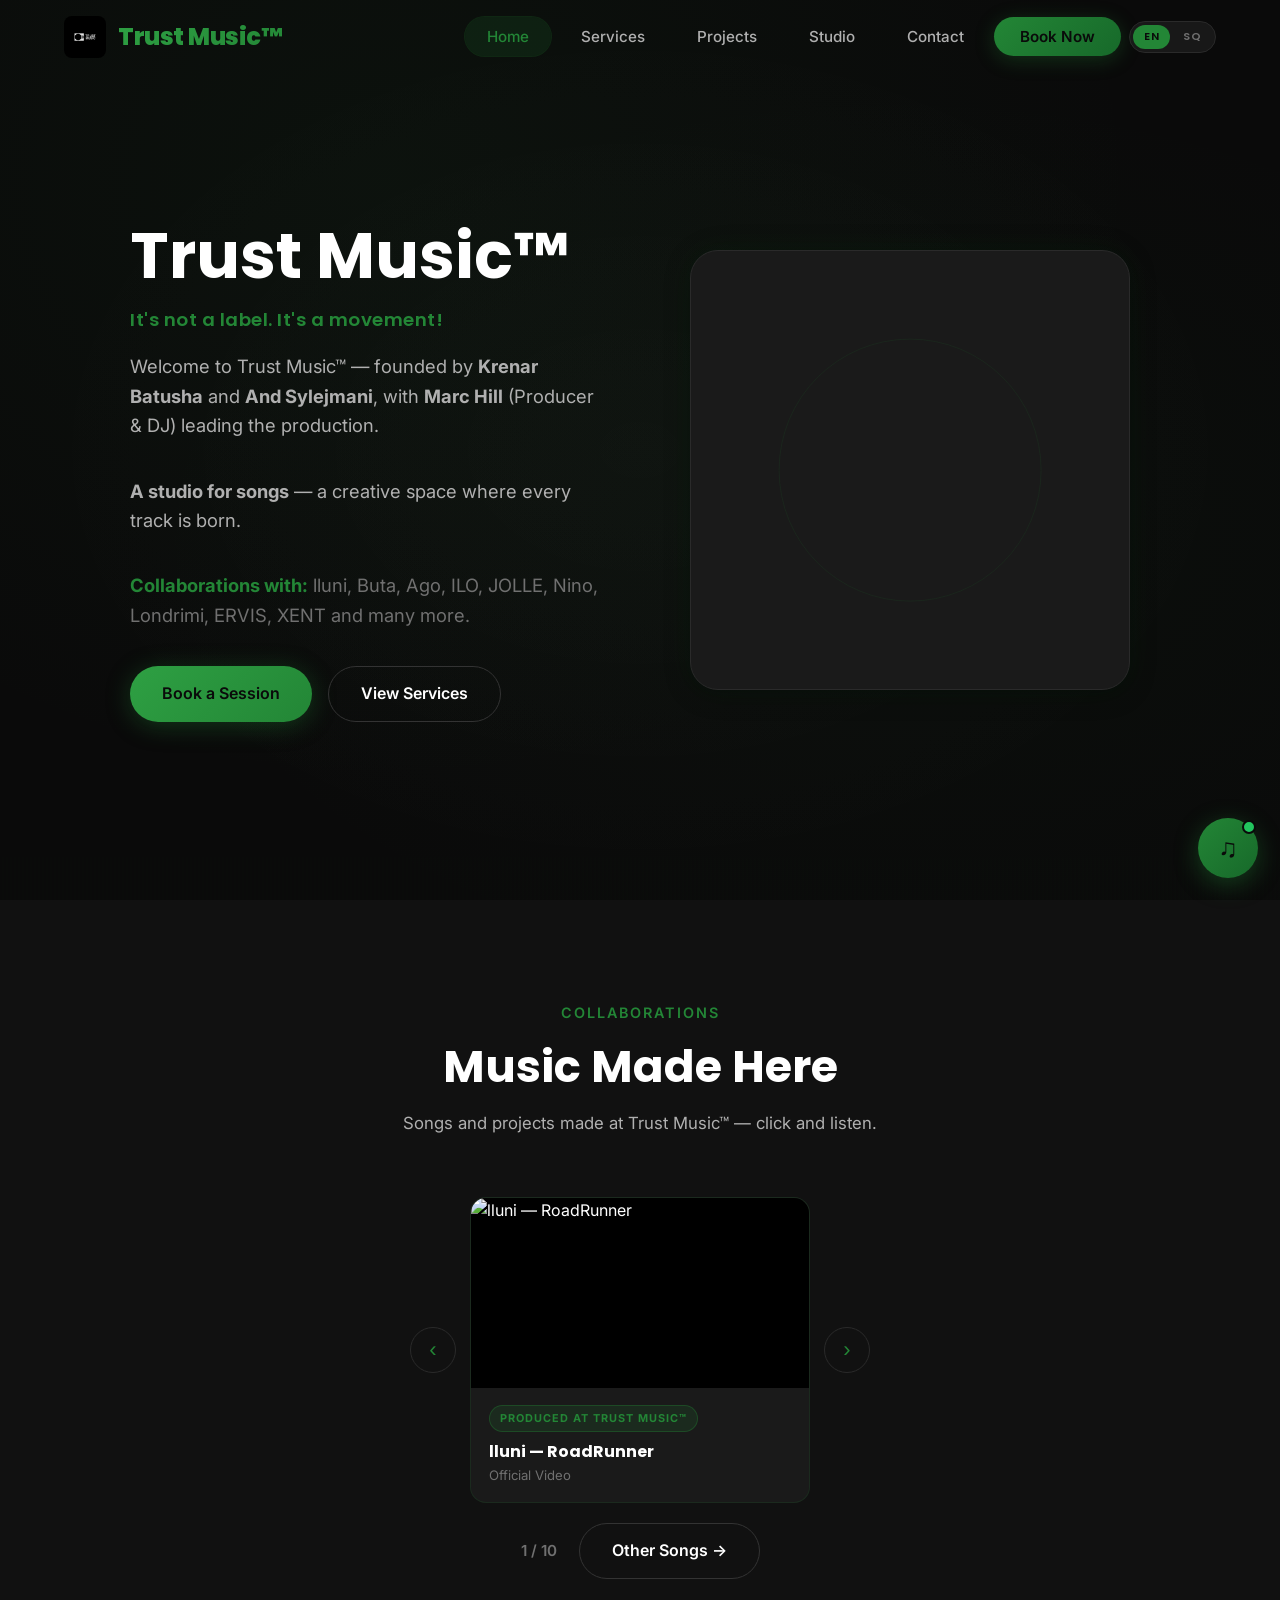
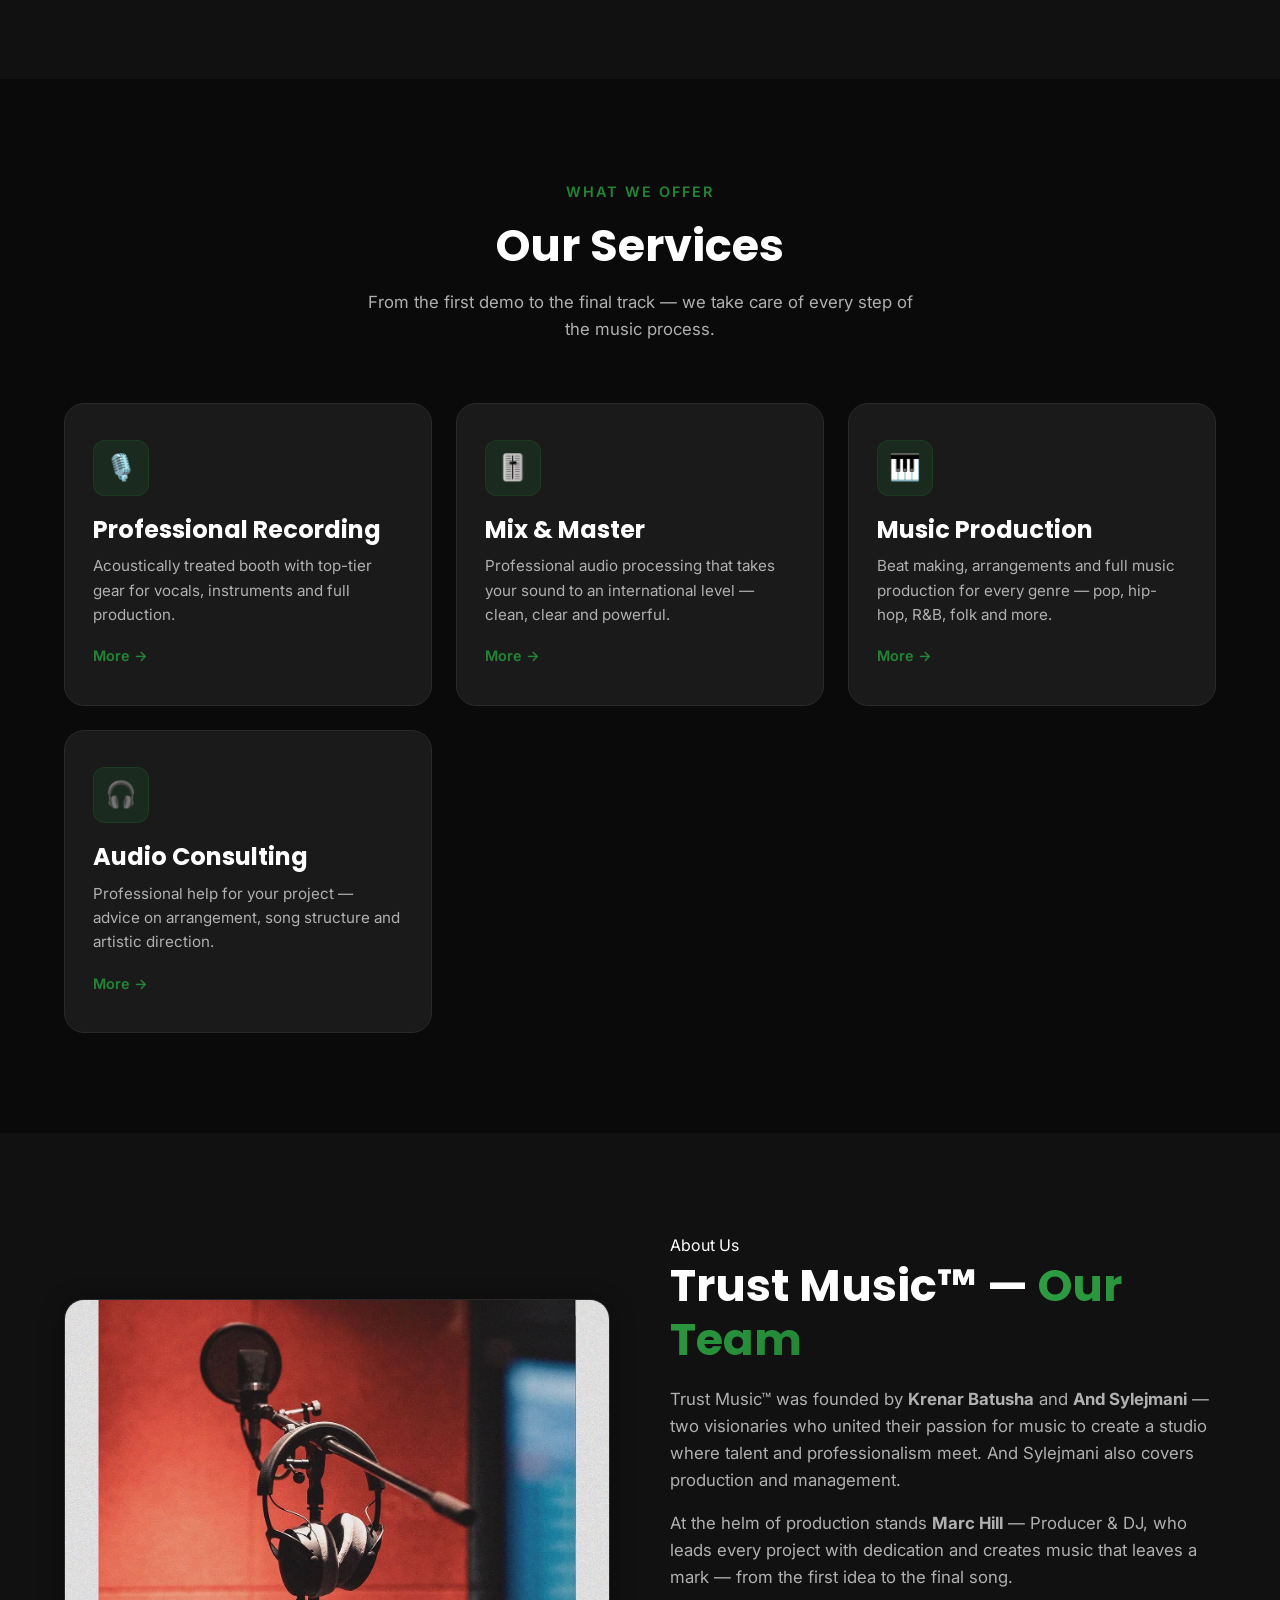
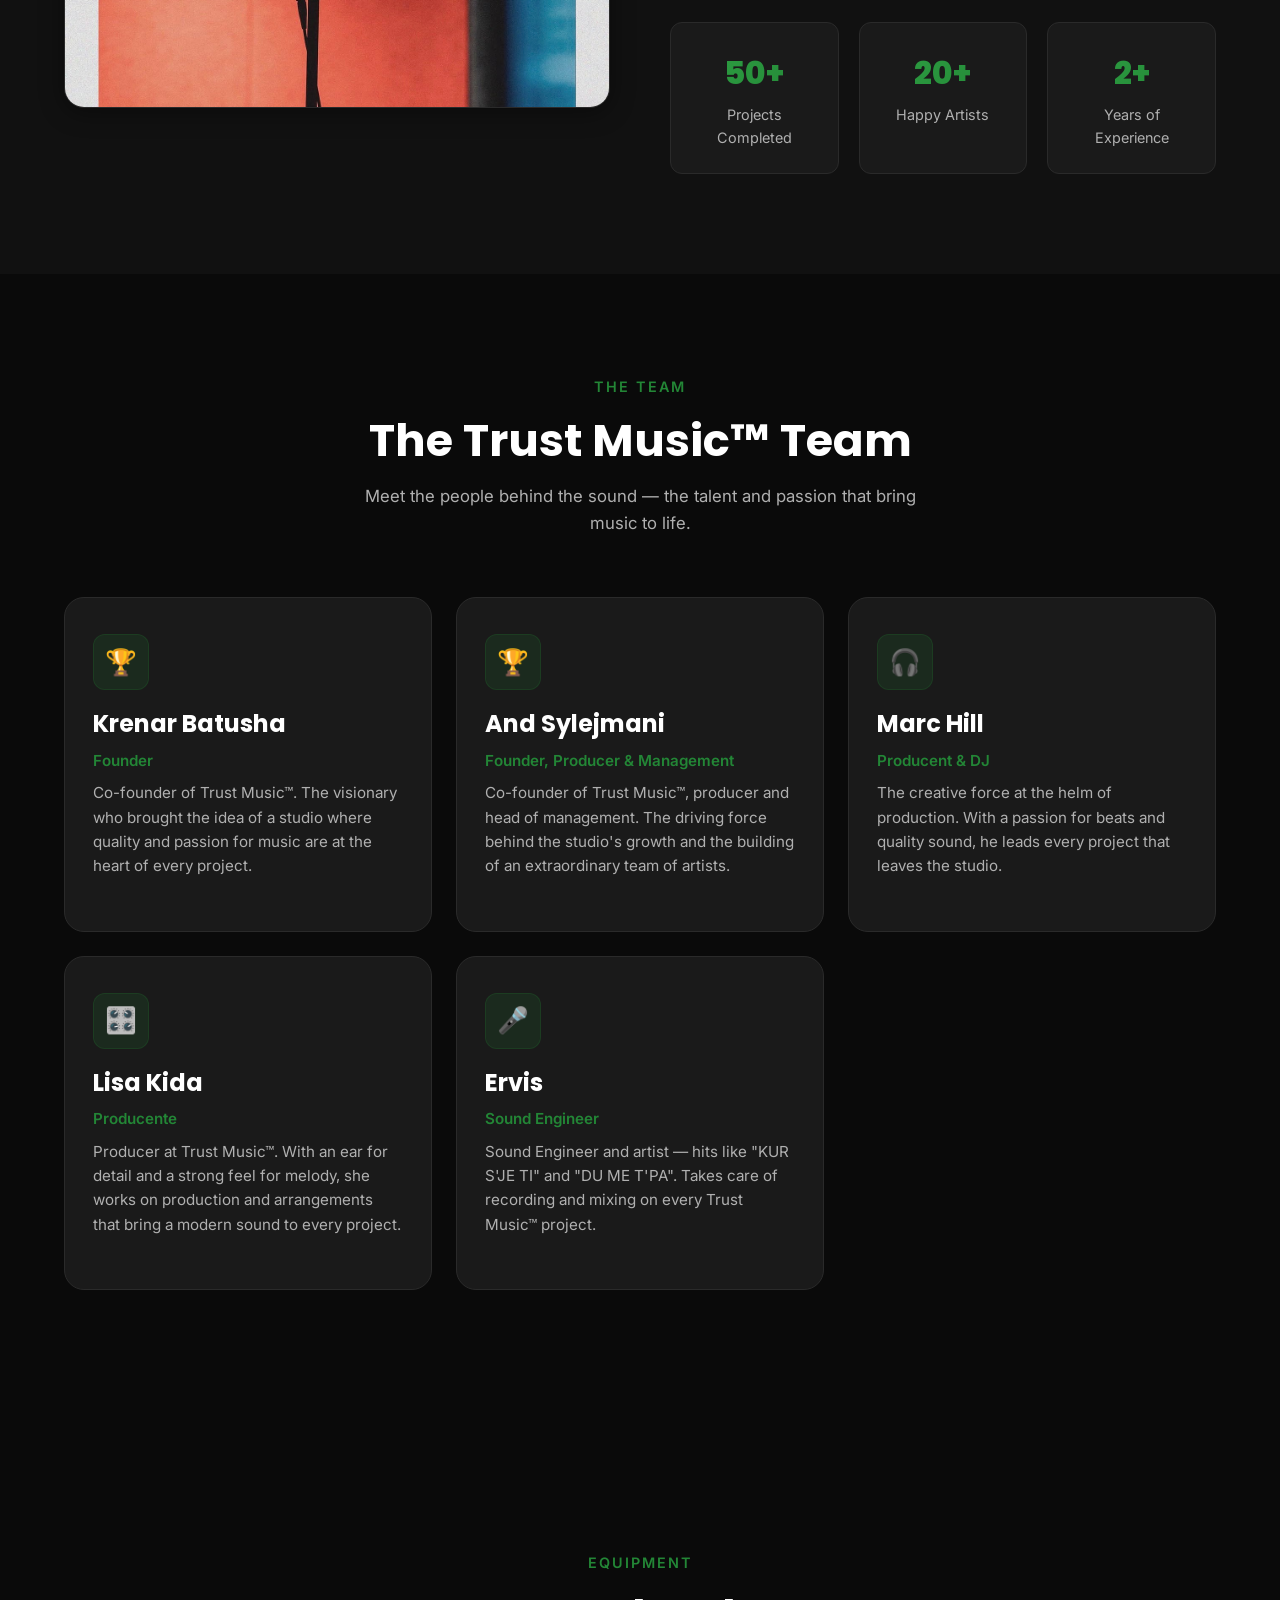
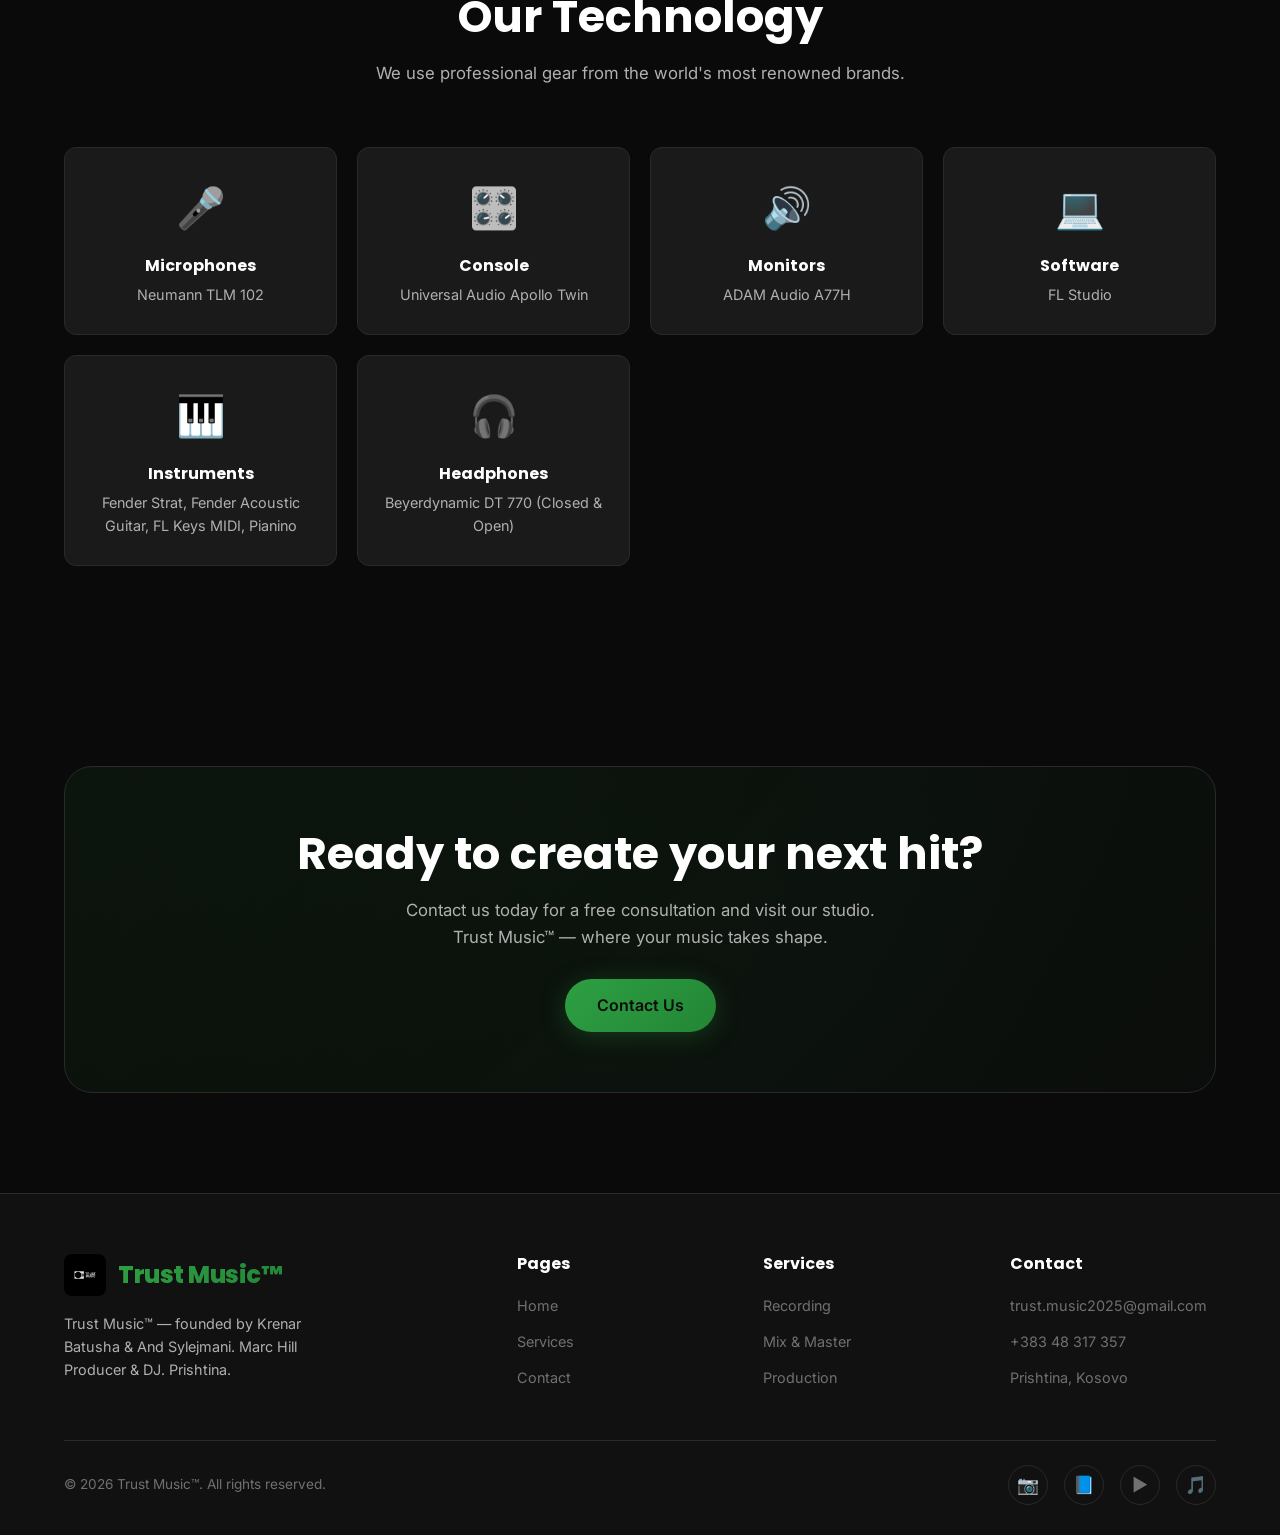
==== commit 1352580b: "e" ====
--- a/index.html
+++ b/index.html
@@ -336,7 +336,7 @@
         </div>
       </div>
       <div class="footer-bottom">
-        <p>data-sq="© 2026 Trust Music™. Të gjitha të drejtat e rezervuara.">© 2026 Trust Music™. All rights reserved.</p>
+        <p data-sq="© 2026 Trust Music™. Të gjitha të drejtat e rezervuara.">© 2026 Trust Music™. All rights reserved.</p>
         <div class="social-links">
           <a href="https://www.instagram.com/trustmusic.tm/" target="_blank" rel="noopener" aria-label="Instagram">📷</a>
           <a href="#" aria-label="Facebook">📘</a>
@@ -391,7 +391,7 @@
       });
     })();
   </script>
-  <script src="lang.js"></script>
-  <script src="chat-widget.js"></script>
+  <script src="lang.js?v=3"></script>
+  <script src="chat-widget.js?v=3"></script>
 </body>
 </html>
--- a/style.css
+++ b/style.css
@@ -1315,11 +1315,23 @@
   background: var(--bg-secondary);
 }
 
-/* Gallery */
-.gallery-grid {
-  display: grid;
-  grid-template-columns: repeat(4, 1fr);
+/* Gallery — horizontal scroll */
+.gallery-wrap {
+  display: flex;
+  align-items: center;
+  gap: 12px;
+}
+.gallery-scroll {
+  display: flex;
   gap: 16px;
+  overflow-x: auto;
+  scroll-snap-type: x mandatory;
+  padding: 6px 2px 14px;
+  scrollbar-width: none;
+  -ms-overflow-style: none;
+}
+.gallery-scroll::-webkit-scrollbar {
+  display: none;
 }
 .gallery-item {
   position: relative;
@@ -1328,7 +1340,10 @@
   border: 1px solid var(--gold-glow);
   cursor: pointer;
   aspect-ratio: 4 / 3;
-  transition: transform 0.25s, border-color 0.25s, box-shadow 0.25s;
+  width: 300px;
+  flex: 0 0 300px;
+  scroll-snap-align: start;
+  transition: border-color 0.25s, box-shadow 0.25s;
 }
 .gallery-item img {
   width: 100%;
@@ -1338,7 +1353,6 @@
   transition: transform 0.4s ease;
 }
 .gallery-item:hover {
-  transform: translateY(-5px);
   border-color: var(--gold);
   box-shadow: 0 14px 34px rgba(0, 0, 0, 0.5);
 }
@@ -1391,6 +1405,29 @@
   color: #0a0a0a;
   transform: rotate(90deg);
 }
+.lightbox-nav {
+  position: absolute;
+  top: 50%;
+  transform: translateY(-50%);
+  background: rgba(255, 255, 255, 0.08);
+  border: 1px solid rgba(255, 255, 255, 0.2);
+  color: #fff;
+  width: 46px;
+  height: 46px;
+  border-radius: 50%;
+  font-size: 1.5rem;
+  line-height: 1;
+  cursor: pointer;
+  z-index: 2;
+  transition: background 0.2s, border-color 0.2s, color 0.2s;
+}
+.lightbox-nav:hover {
+  background: var(--gold);
+  border-color: var(--gold);
+  color: #0a0a0a;
+}
+.lightbox-prev { left: 18px; }
+.lightbox-next { right: 18px; }
 
 /* Collaborations */
 .collab-grid {
@@ -1470,11 +1507,11 @@
 }
 
 @media (max-width: 900px) {
-  .gallery-grid { grid-template-columns: repeat(3, 1fr); }
+  .gallery-item { width: 240px; flex-basis: 240px; }
   .collab-grid { grid-template-columns: repeat(2, 1fr); }
 }
 @media (max-width: 560px) {
-  .gallery-grid { grid-template-columns: repeat(2, 1fr); gap: 10px; }
+  .gallery-item { width: 200px; flex-basis: 200px; }
   .collab-grid { grid-template-columns: 1fr; }
 }
 
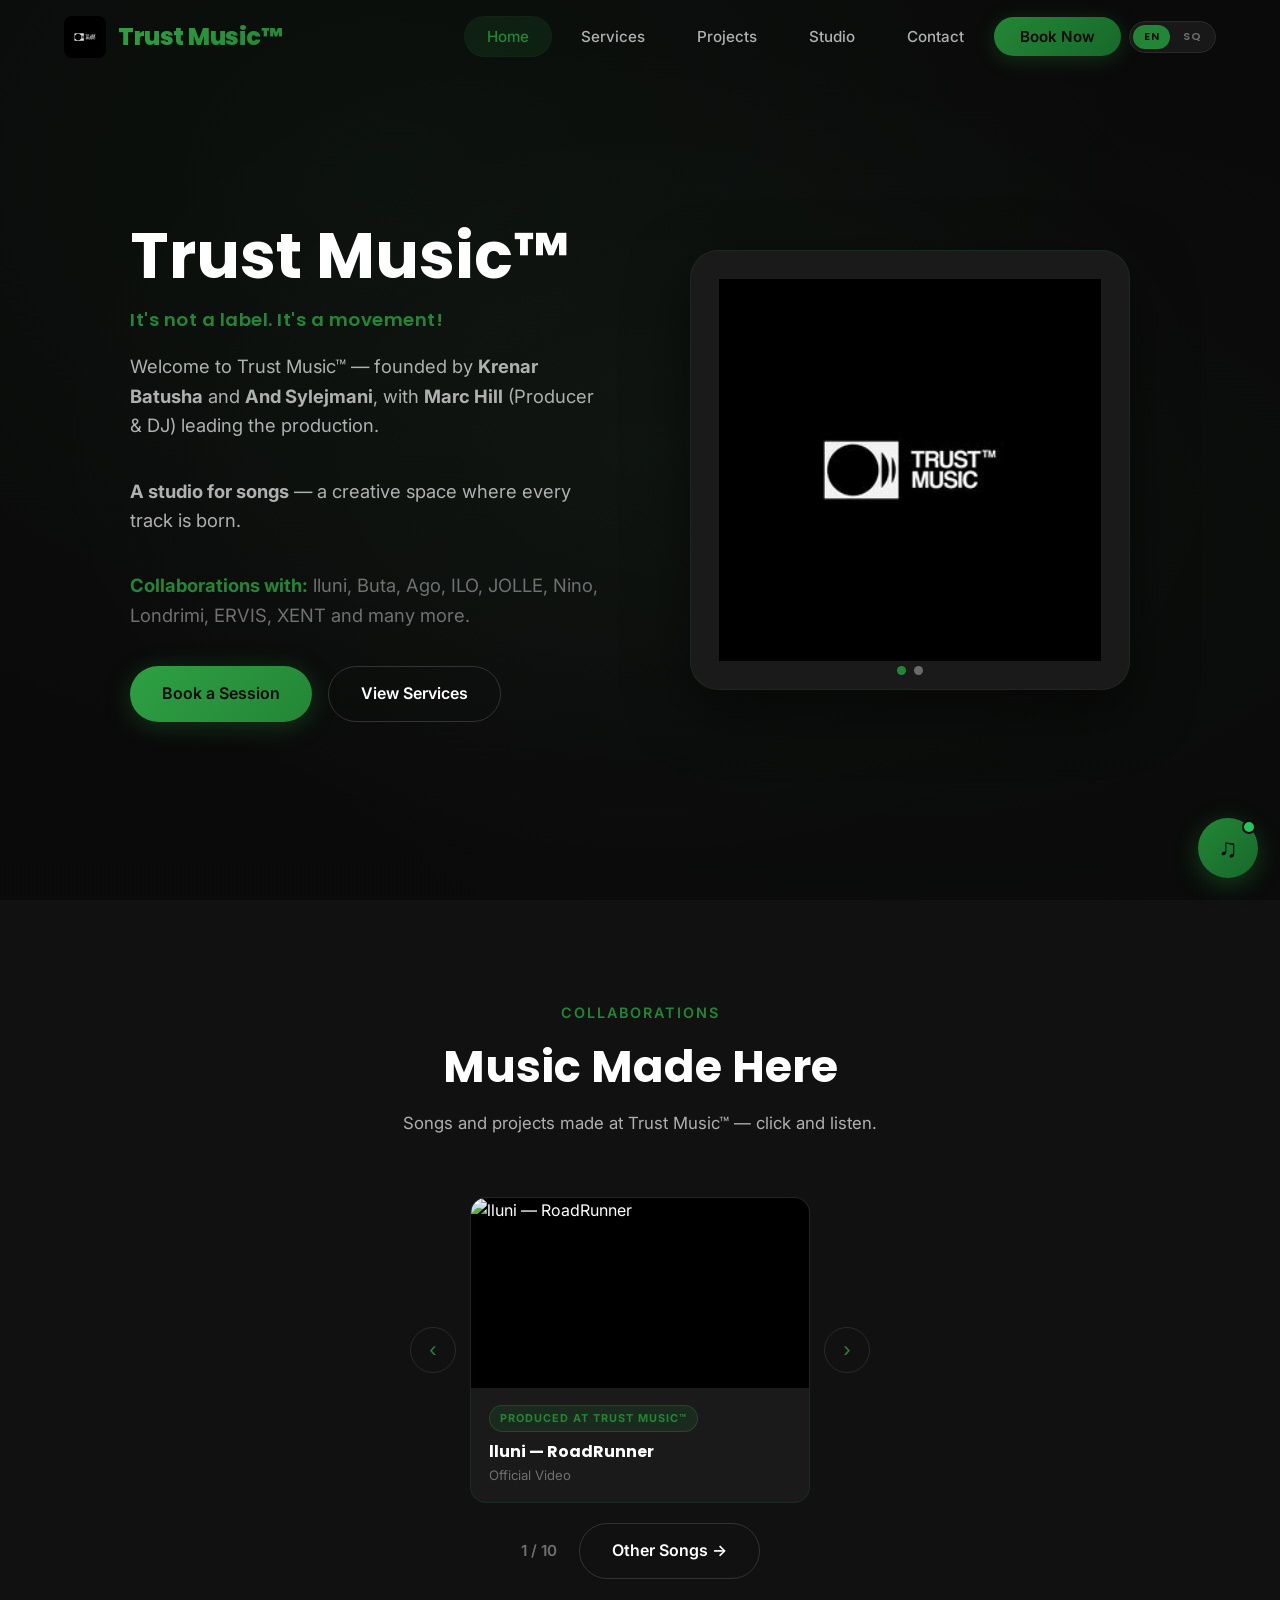
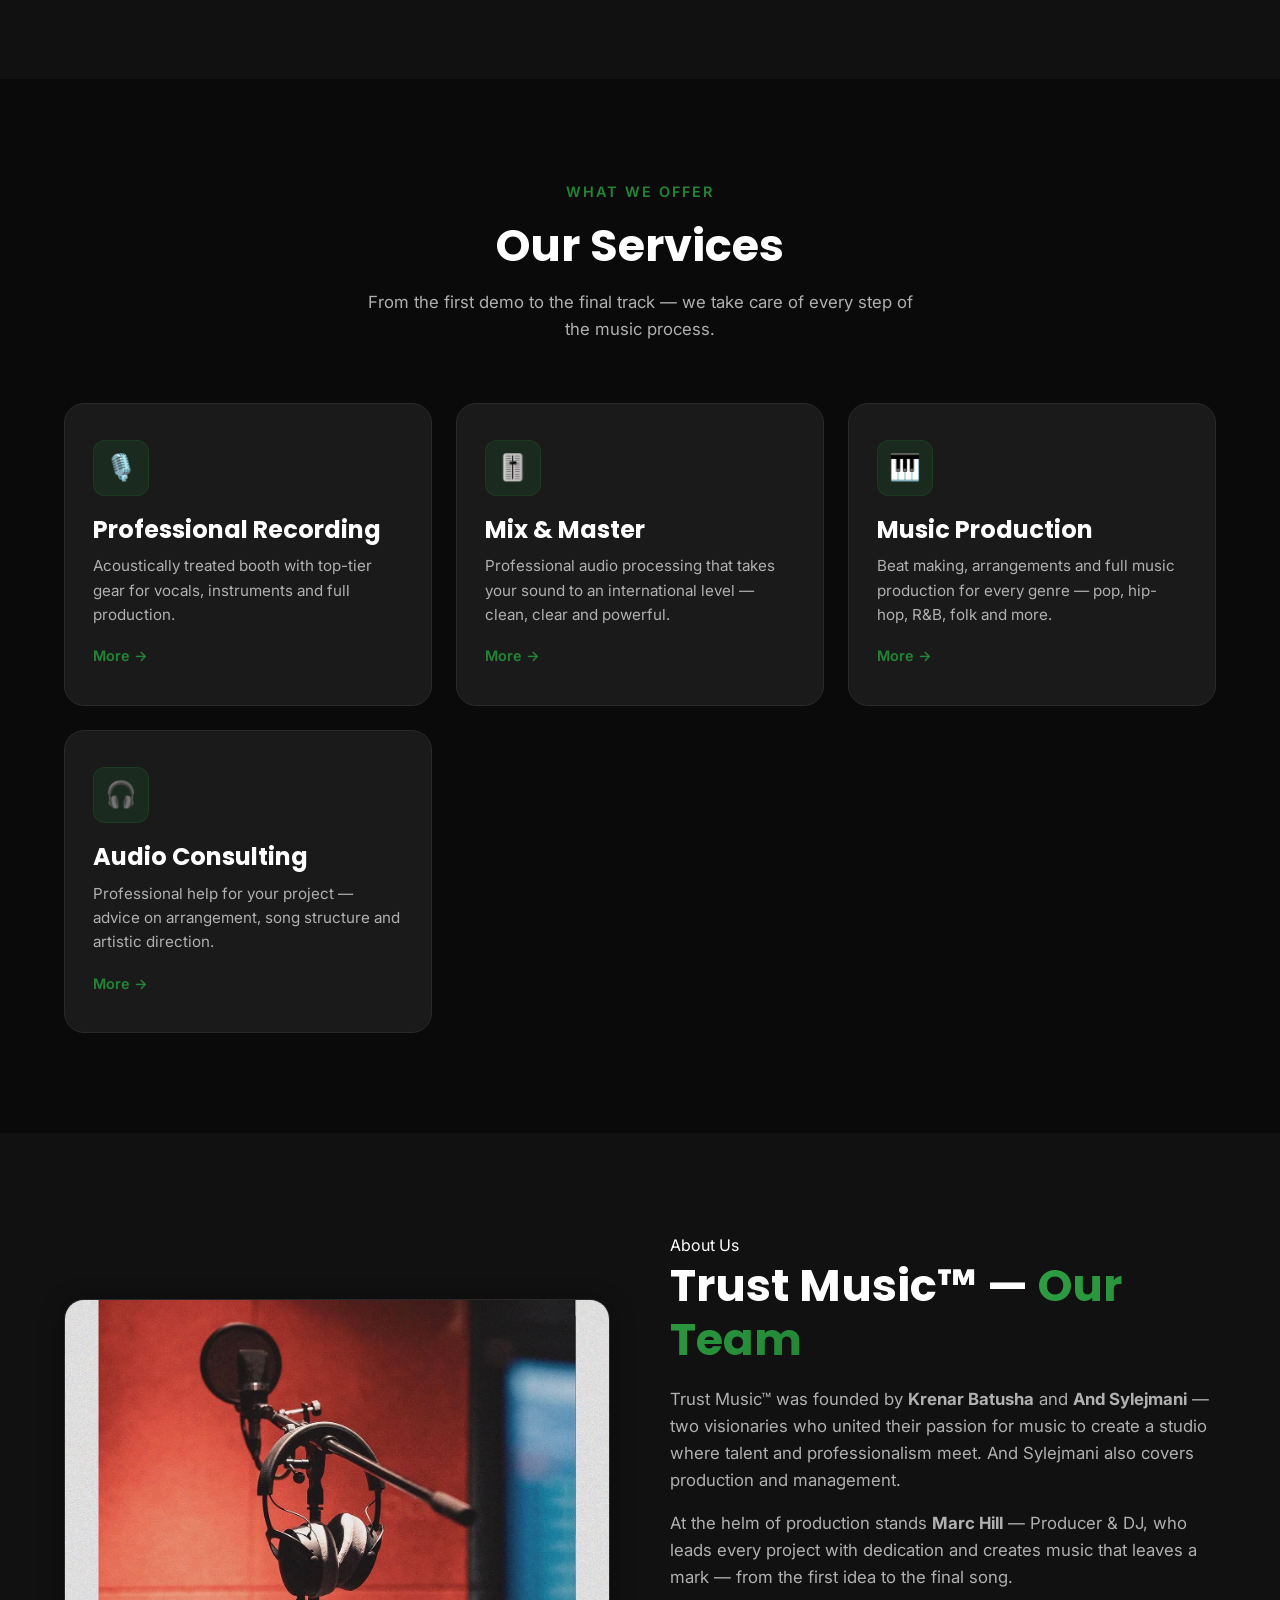
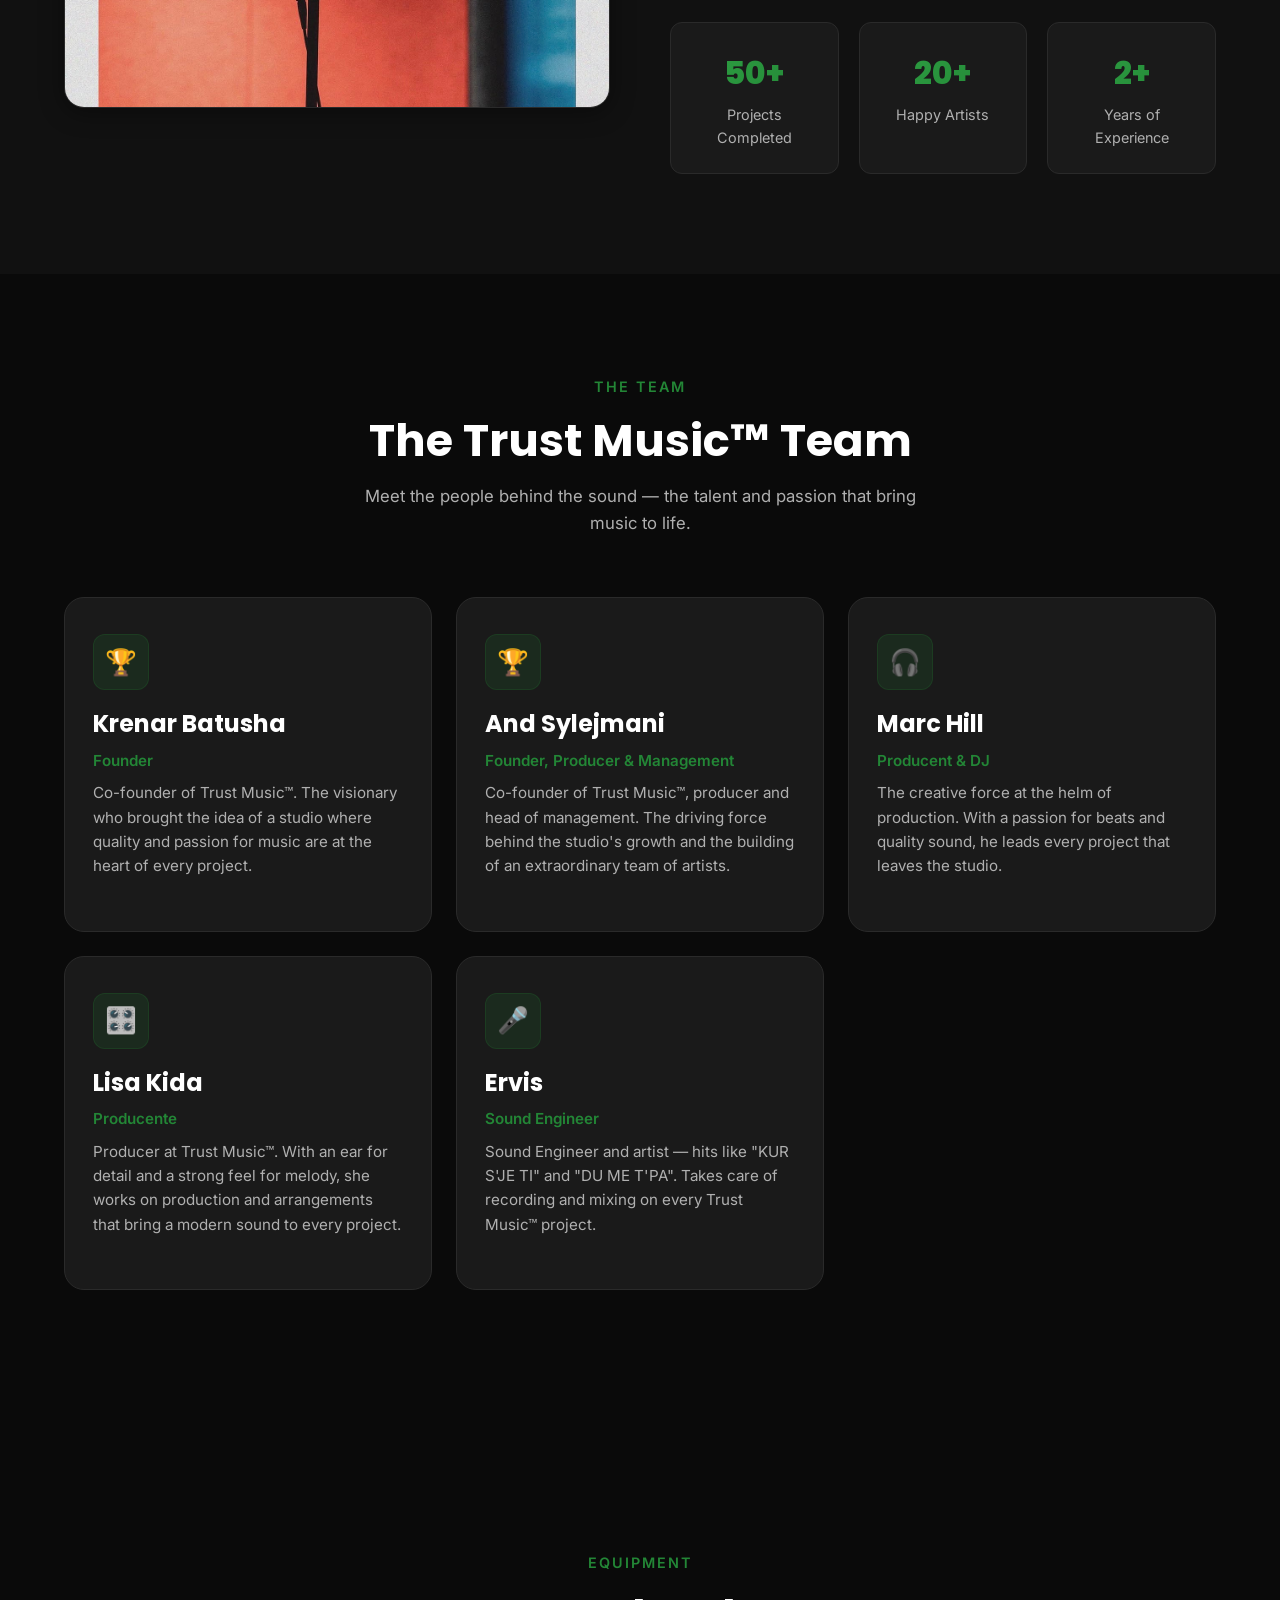
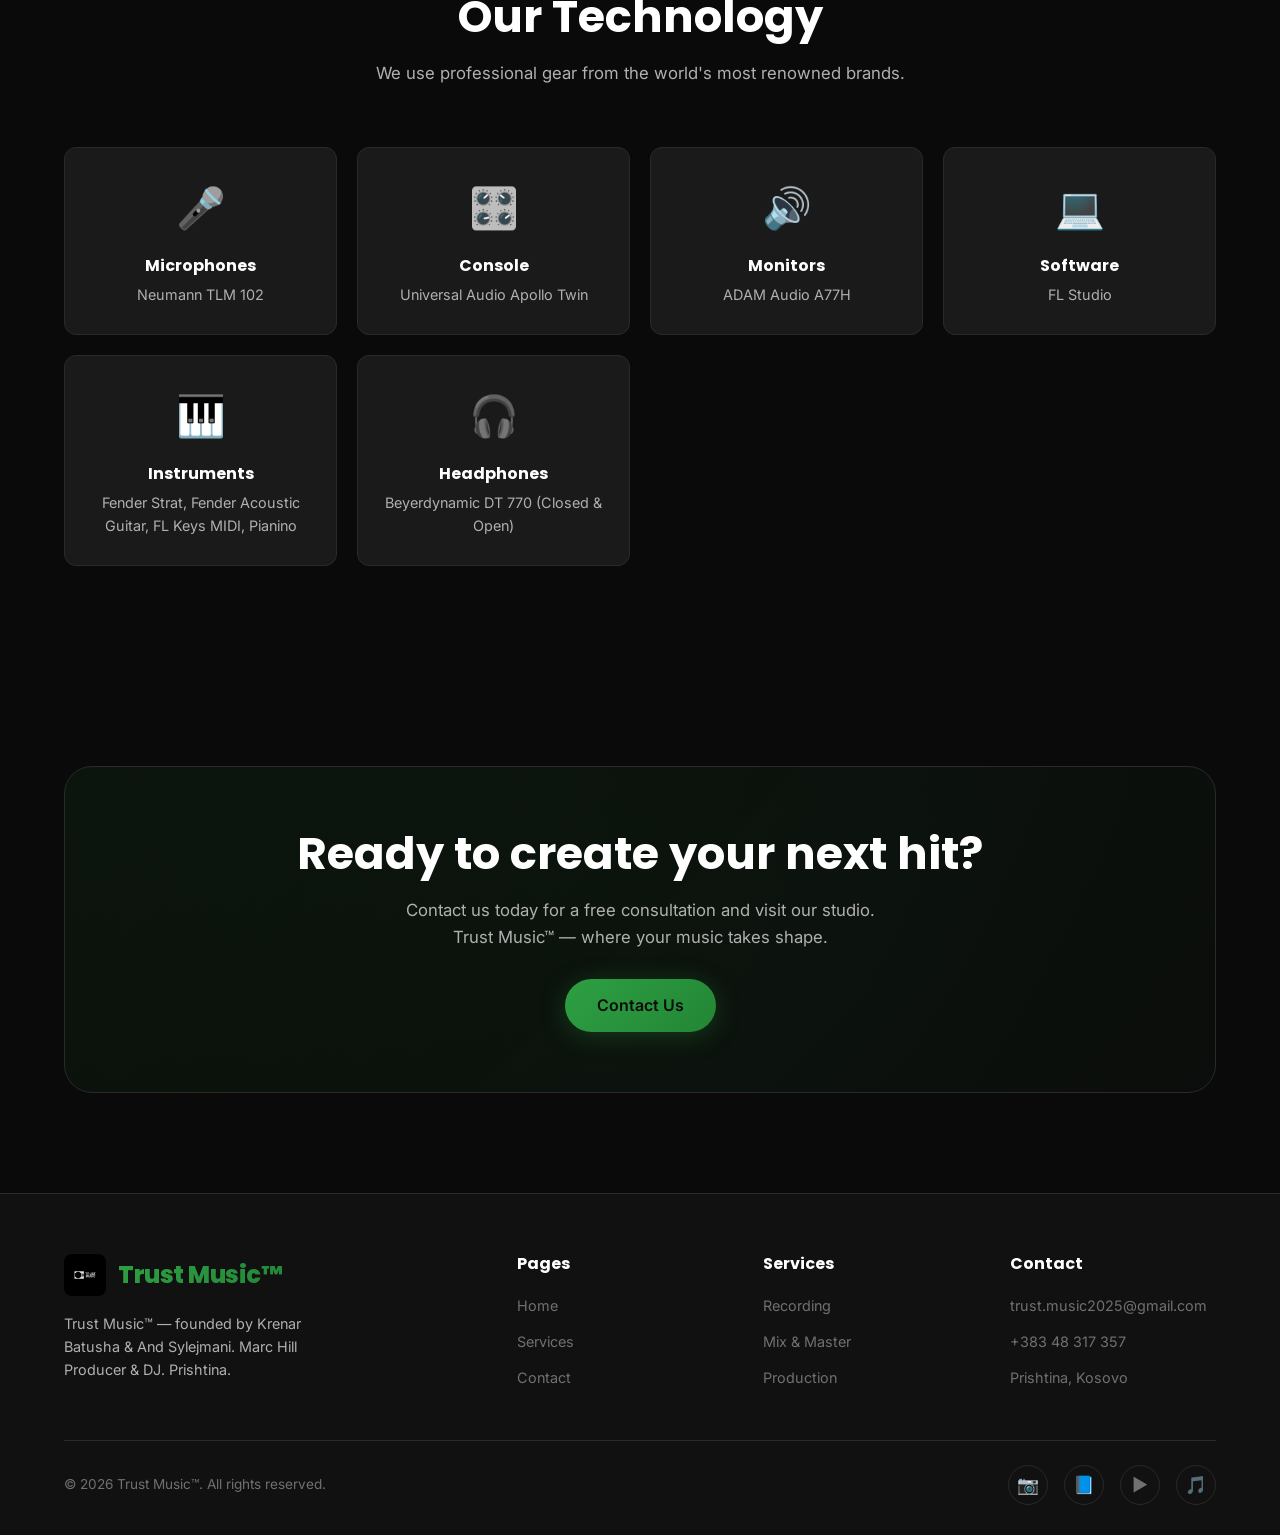
==== commit a2601b65: "llogooo" ====
--- a/index.html
+++ b/index.html
@@ -57,29 +57,37 @@
         </div>
       </div>
       <div class="hero-visual fade-up">
-        <div class="hero-eq">
-          <div class="hero-eq-ring"></div>
-          <div class="eq-bars">
-            <div class="eq-bar" style="--dur: 0.8s; --h: 60%;"></div>
-            <div class="eq-bar" style="--dur: 0.6s; --h: 85%;"></div>
-            <div class="eq-bar" style="--dur: 0.9s; --h: 45%;"></div>
-            <div class="eq-bar" style="--dur: 0.7s; --h: 100%;"></div>
-            <div class="eq-bar" style="--dur: 0.5s; --h: 70%;"></div>
-            <div class="eq-bar" style="--dur: 0.85s; --h: 55%;"></div>
-            <div class="eq-bar" style="--dur: 0.65s; --h: 90%;"></div>
-            <div class="eq-bar" style="--dur: 0.75s; --h: 65%;"></div>
-            <div class="eq-bar" style="--dur: 0.55s; --h: 80%;"></div>
-            <div class="eq-bar" style="--dur: 0.95s; --h: 40%;"></div>
-            <div class="eq-bar" style="--dur: 0.7s; --h: 75%;"></div>
-            <div class="eq-bar" style="--dur: 0.6s; --h: 95%;"></div>
-            <div class="eq-bar" style="--dur: 0.8s; --h: 50%;"></div>
-            <div class="eq-bar" style="--dur: 0.5s; --h: 85%;"></div>
+        <div class="hero-slider" id="heroSlider">
+          <img src="brand-logo.png" alt="Trust Music™ Logo" class="hero-slide hero-slide-logo active">
+          <img src="brand-studio.jpg" alt="Trust Music™ Studio" class="hero-slide">
+          <div class="hero-dots">
+            <span class="hero-dot active"></span>
+            <span class="hero-dot"></span>
           </div>
         </div>
-              
-      </div>
-    </div>
-  </section>
+      </div>
+    </div>
+  </section>
+  <script>
+    // Hero slider — logo + foto studioje (rrëshqet vetë)
+    (function () {
+      var slides = document.querySelectorAll('#heroSlider .hero-slide');
+      var dots = document.querySelectorAll('#heroSlider .hero-dot');
+      var i = 0, t;
+      function show(n) {
+        i = (n + slides.length) % slides.length;
+        for (var k = 0; k < slides.length; k++) {
+          slides[k].classList.toggle('active', k === i);
+          dots[k].classList.toggle('active', k === i);
+        }
+      }
+      function auto() { t = setInterval(function () { show(i + 1); }, 3500); }
+      for (var d = 0; d < dots.length; d++) (function (d) {
+        dots[d].addEventListener('click', function () { clearInterval(t); show(d); auto(); });
+      })(d);
+      auto();
+    })();
+  </script>
 
   <!-- Collaborations -->
   <section class="section dark" id="bashkepunime">
--- a/style.css
+++ b/style.css
@@ -382,6 +382,55 @@
   justify-content: center;
 }
 
+/* Hero slider — logo + foto studioje */
+.hero-slider {
+  position: relative;
+  width: 100%;
+  max-width: 440px;
+  aspect-ratio: 1;
+  border-radius: var(--radius-xl);
+  border: 1px solid var(--gold-glow);
+  box-shadow: 0 20px 60px rgba(0, 0, 0, 0.5);
+  overflow: hidden;
+  background: var(--bg-card);
+}
+.hero-slide {
+  position: absolute;
+  inset: 0;
+  width: 100%;
+  height: 100%;
+  object-fit: cover;
+  opacity: 0;
+  transition: opacity 0.7s ease;
+}
+.hero-slide.active {
+  opacity: 1;
+}
+.hero-slide-logo {
+  object-fit: contain;
+  padding: 28px;
+}
+.hero-dots {
+  position: absolute;
+  bottom: 14px;
+  left: 50%;
+  transform: translateX(-50%);
+  display: flex;
+  gap: 8px;
+  z-index: 2;
+}
+.hero-dot {
+  width: 9px;
+  height: 9px;
+  border-radius: 50%;
+  background: rgba(255, 255, 255, 0.35);
+  cursor: pointer;
+  transition: background 0.25s;
+}
+.hero-dot.active {
+  background: var(--gold);
+}
+
 .hero-eq {
   width: 100%;
   max-width: 440px;
@@ -997,7 +1046,15 @@
   direction: ltr;
 }
 
+.service-block-icon img {
+  width: 100%;
+  height: 100%;
+  object-fit: cover;
+  border-radius: inherit;
+  display: block;
+}
 .service-block-icon {
+  overflow: hidden;
   width: 100%;
   aspect-ratio: 16/10;
   background: var(--bg-card);
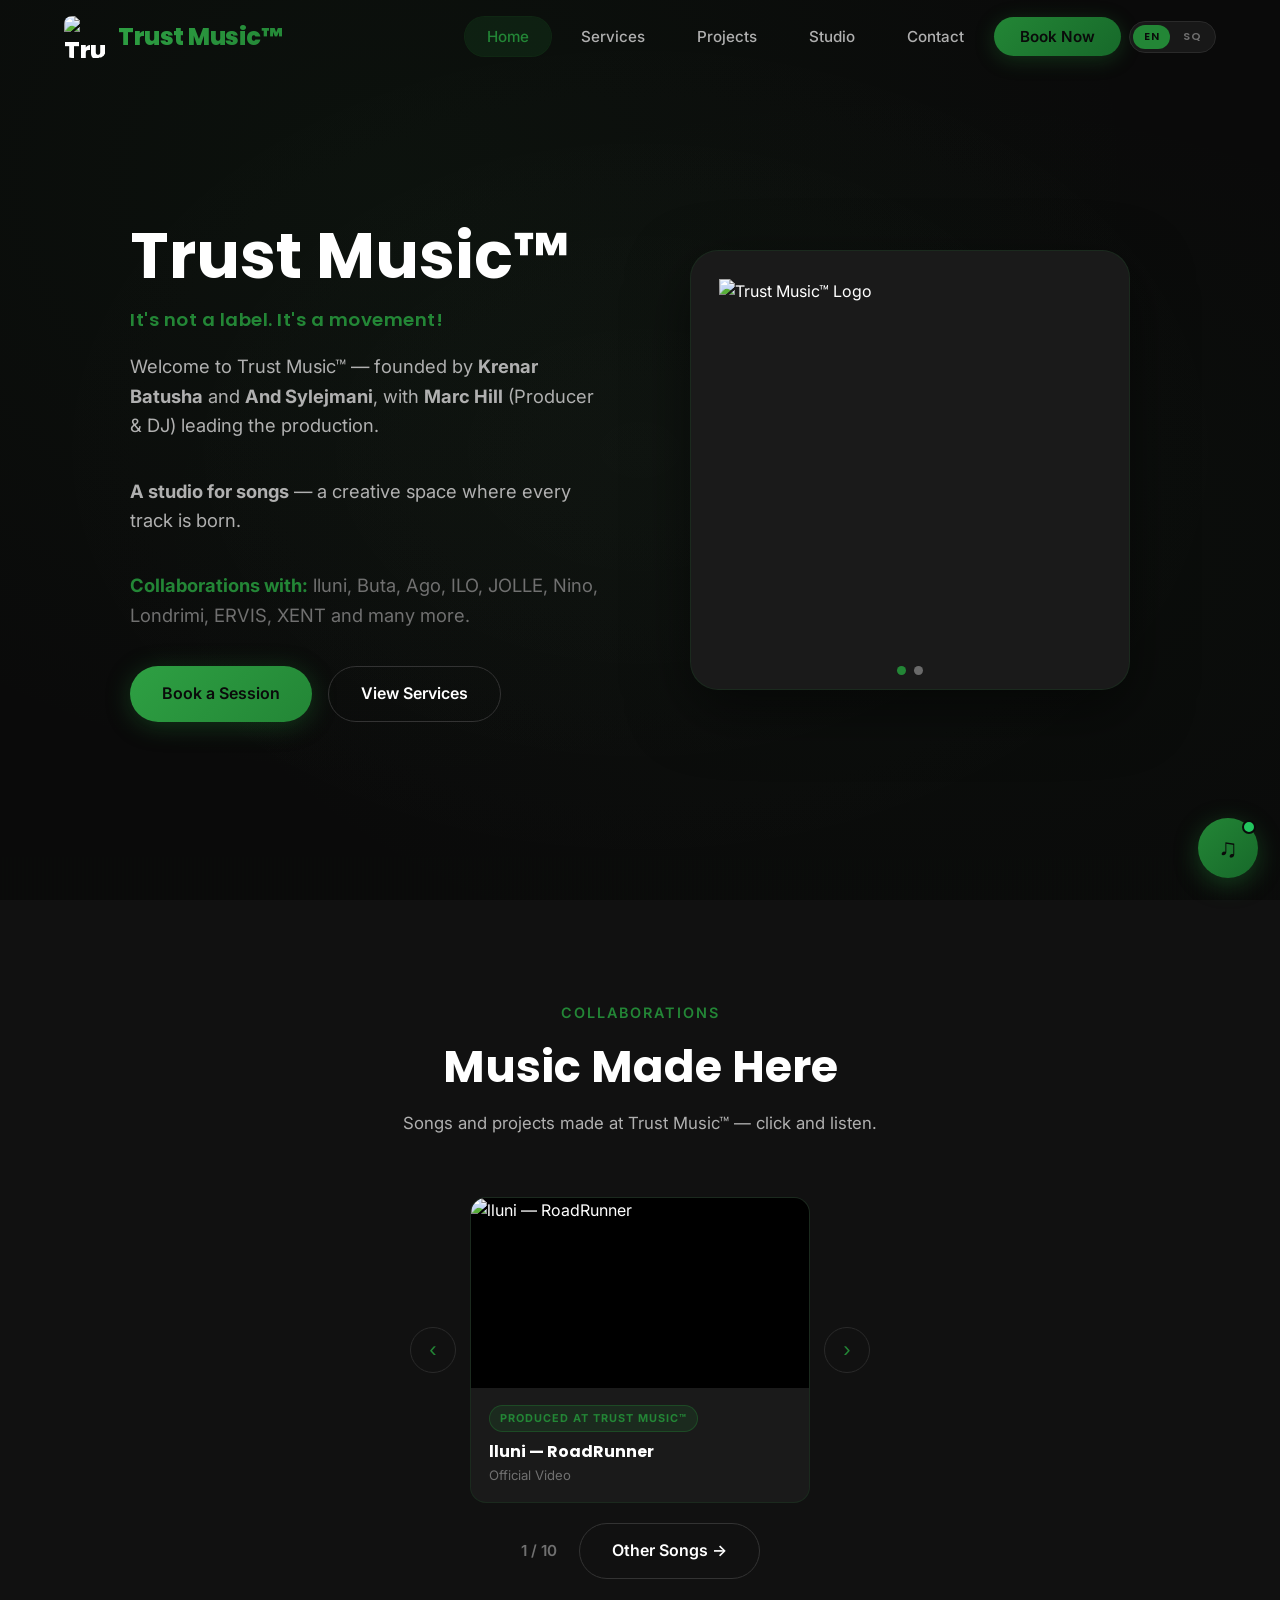
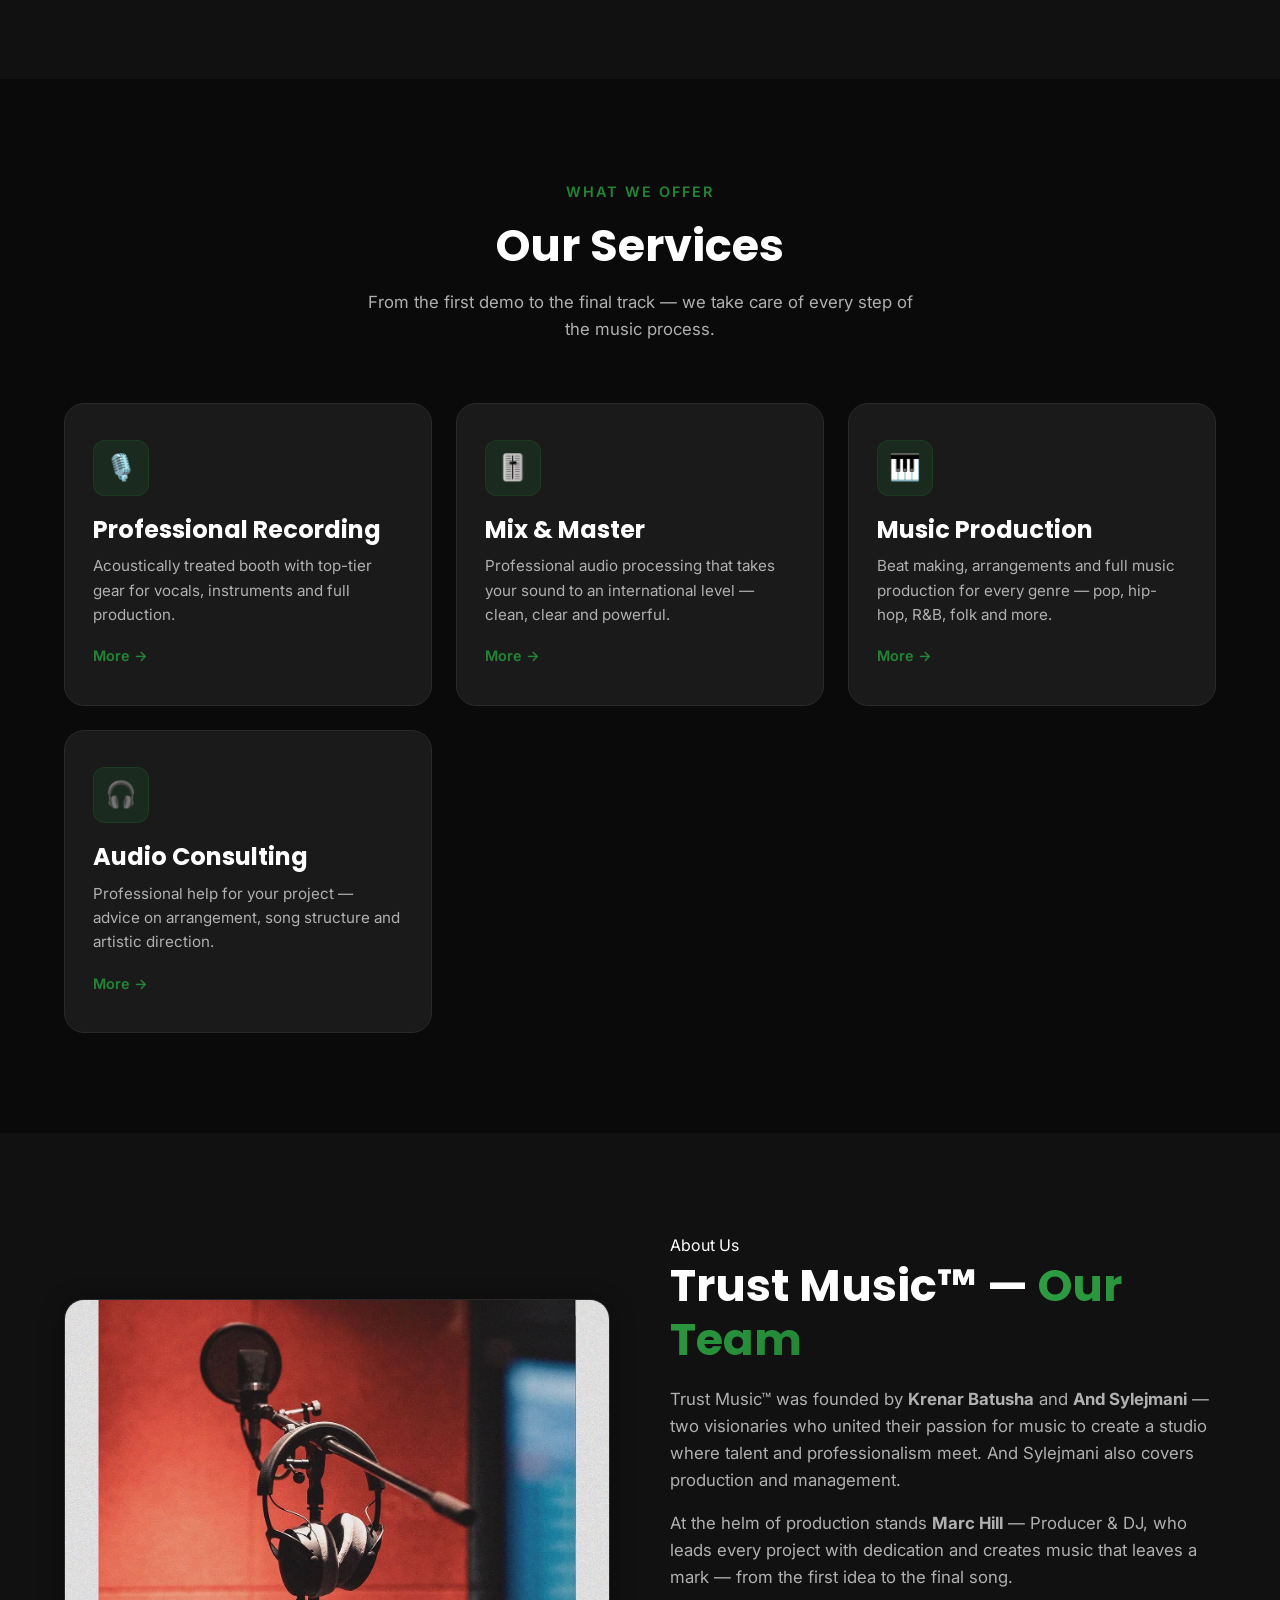
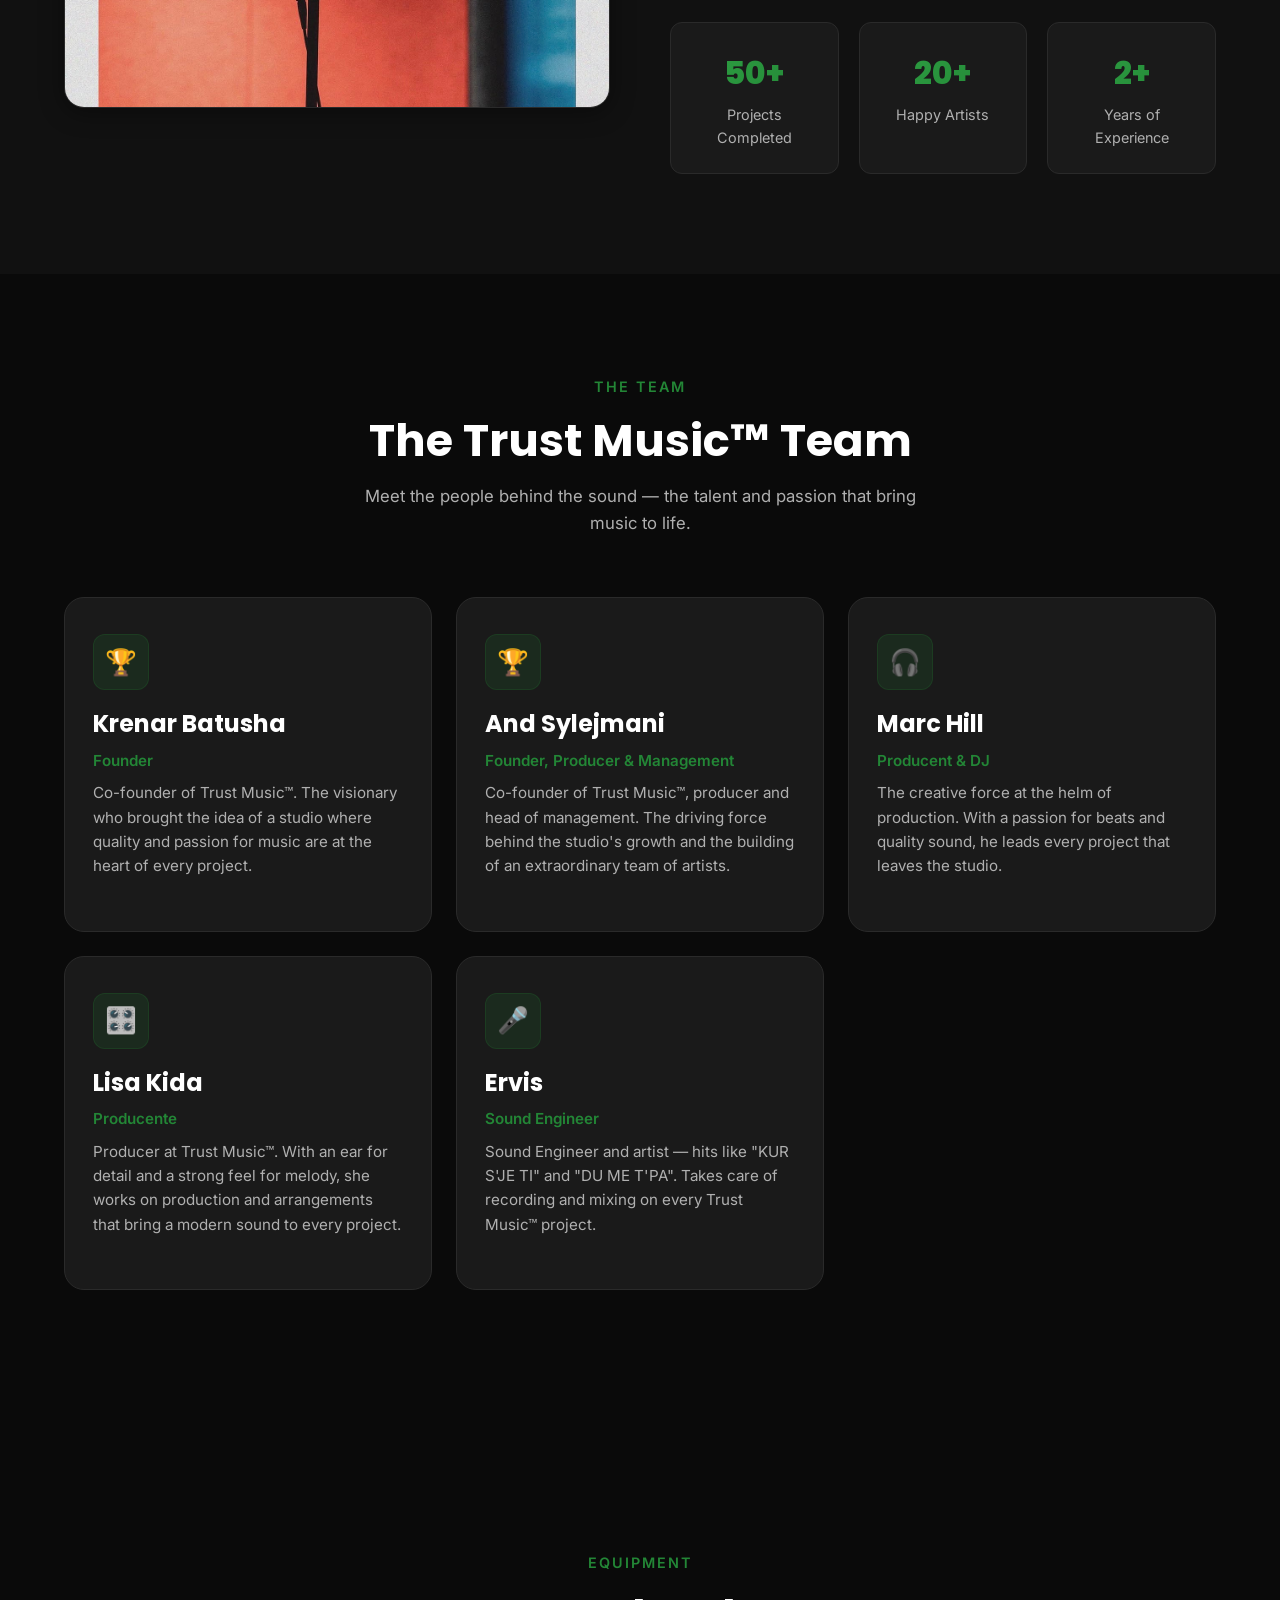
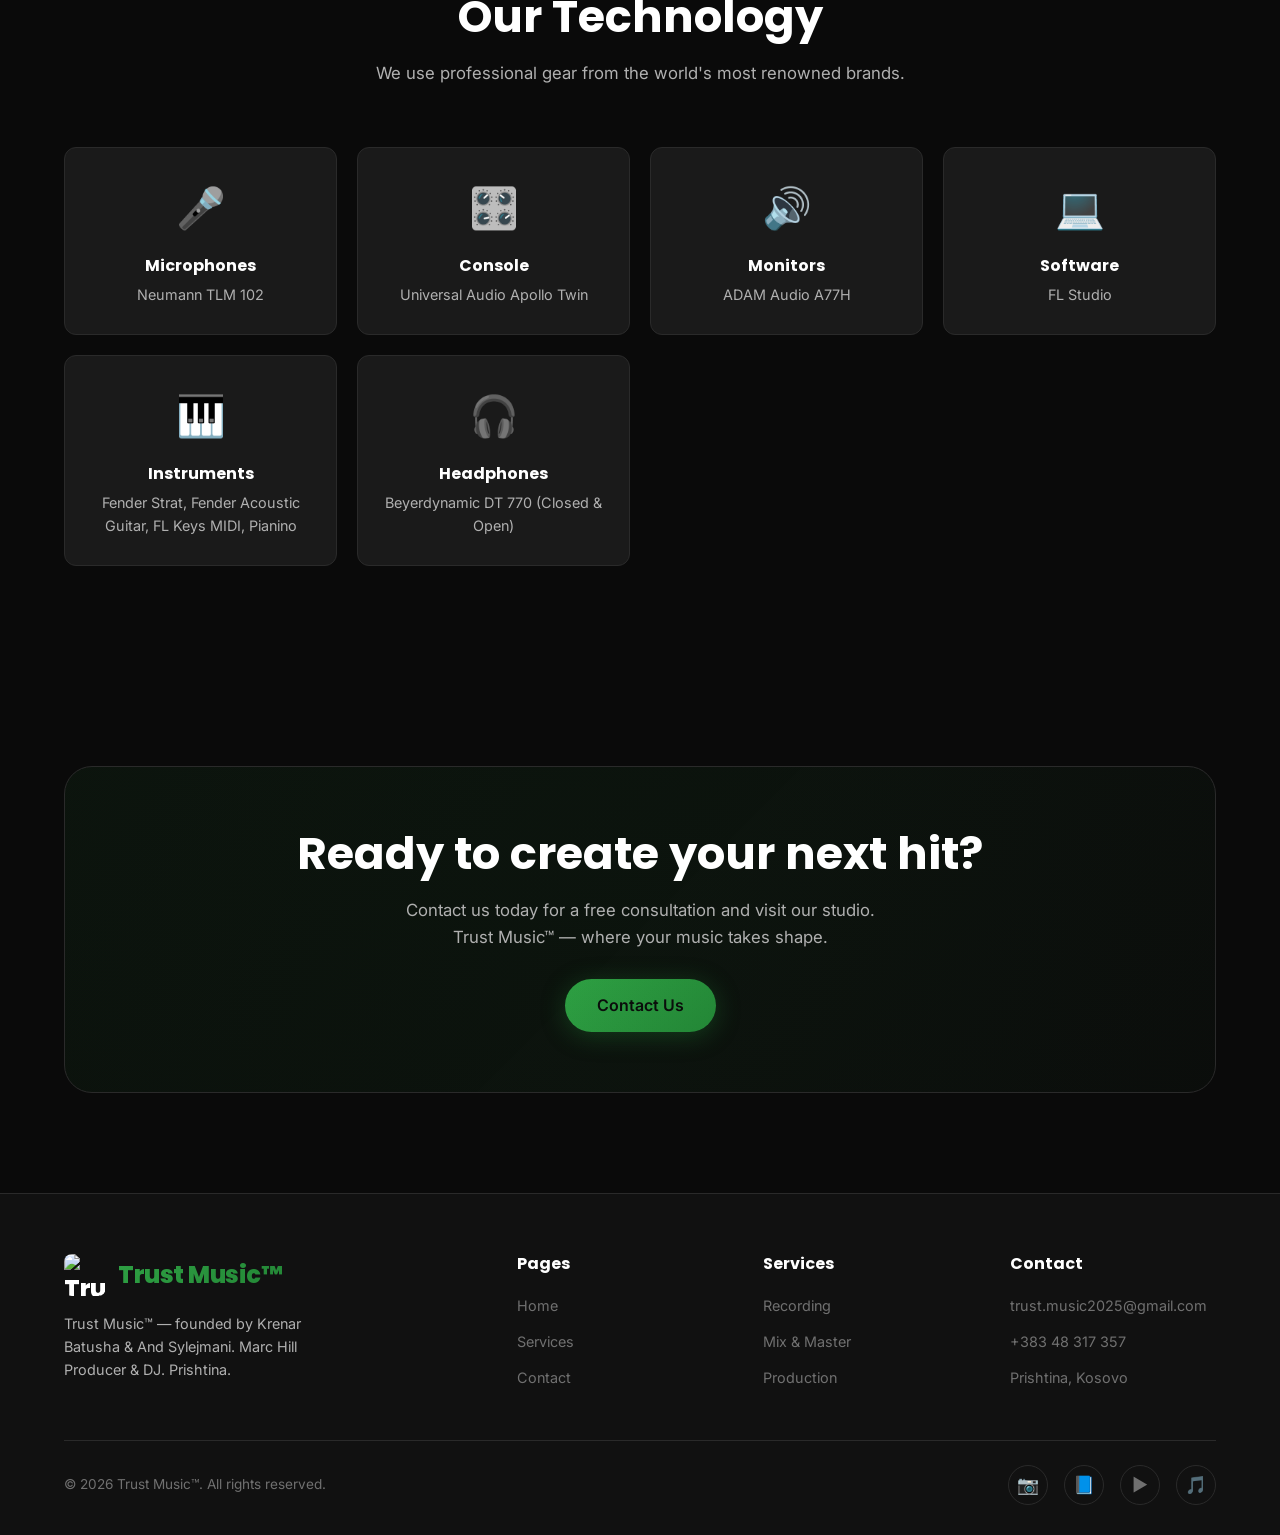
==== commit 55616bcb: "asfafadsasda" ====
--- a/index.html
+++ b/index.html
@@ -18,7 +18,7 @@
   <nav class="navbar" id="navbar">
     <div class="container">
       <a href="index.html" class="logo">
-        <img src="trust%20music%20jpeg.jpg" alt="Trust Music™" class="logo-img">
+        <img src="logo.png" alt="Trust Music™" class="logo-img">
         <span>Trust Music™</span>
       </a>
       <button class="menu-toggle" id="menuToggle" aria-label="Menu">
@@ -58,7 +58,7 @@
       </div>
       <div class="hero-visual fade-up">
         <div class="hero-slider" id="heroSlider">
-          <img src="brand-logo.png" alt="Trust Music™ Logo" class="hero-slide hero-slide-logo active">
+          <img src="logo.png" alt="Trust Music™ Logo" class="hero-slide hero-slide-logo active">
           <img src="brand-studio.jpg" alt="Trust Music™ Studio" class="hero-slide">
           <div class="hero-dots">
             <span class="hero-dot active"></span>
@@ -313,7 +313,7 @@
       <div class="footer-grid">
         <div class="footer-brand">
           <a href="index.html" class="logo">
-            <img src="trust%20music%20jpeg.jpg" alt="Trust Music™" class="logo-img">
+            <img src="logo.png" alt="Trust Music™" class="logo-img">
             <span>Trust Music™</span>
           </a>
           <p data-sq="Trust Music™ — themeluar nga Krenar Batusha &amp; And Sylejmani. Marc Hill Producent &amp; DJ. Prishtinë.">Trust Music™ — founded by Krenar Batusha &amp; And Sylejmani. Marc Hill Producer &amp; DJ. Prishtina.</p>
--- a/style.css
+++ b/style.css
@@ -1048,7 +1048,7 @@
 
 .service-block-icon img {
   width: 100%;
-  height: 100%;
+  height: auto;
   object-fit: cover;
   border-radius: inherit;
   display: block;
@@ -1056,7 +1056,6 @@
 .service-block-icon {
   overflow: hidden;
   width: 100%;
-  aspect-ratio: 16/10;
   background: var(--bg-card);
   border-radius: var(--radius-lg);
   border: 1px solid var(--border);
@@ -1126,6 +1125,15 @@
   align-items: flex-start;
   gap: 16px;
   margin-bottom: 24px;
+  position: relative;
+  border-radius: var(--radius-md);
+  transition: border-color 0.2s, background 0.2s;
+}
+.contact-item-text a::after {
+  content: "";
+  position: absolute;
+  inset: 0;
+  z-index: 1;
 }
 
 .contact-item-icon {
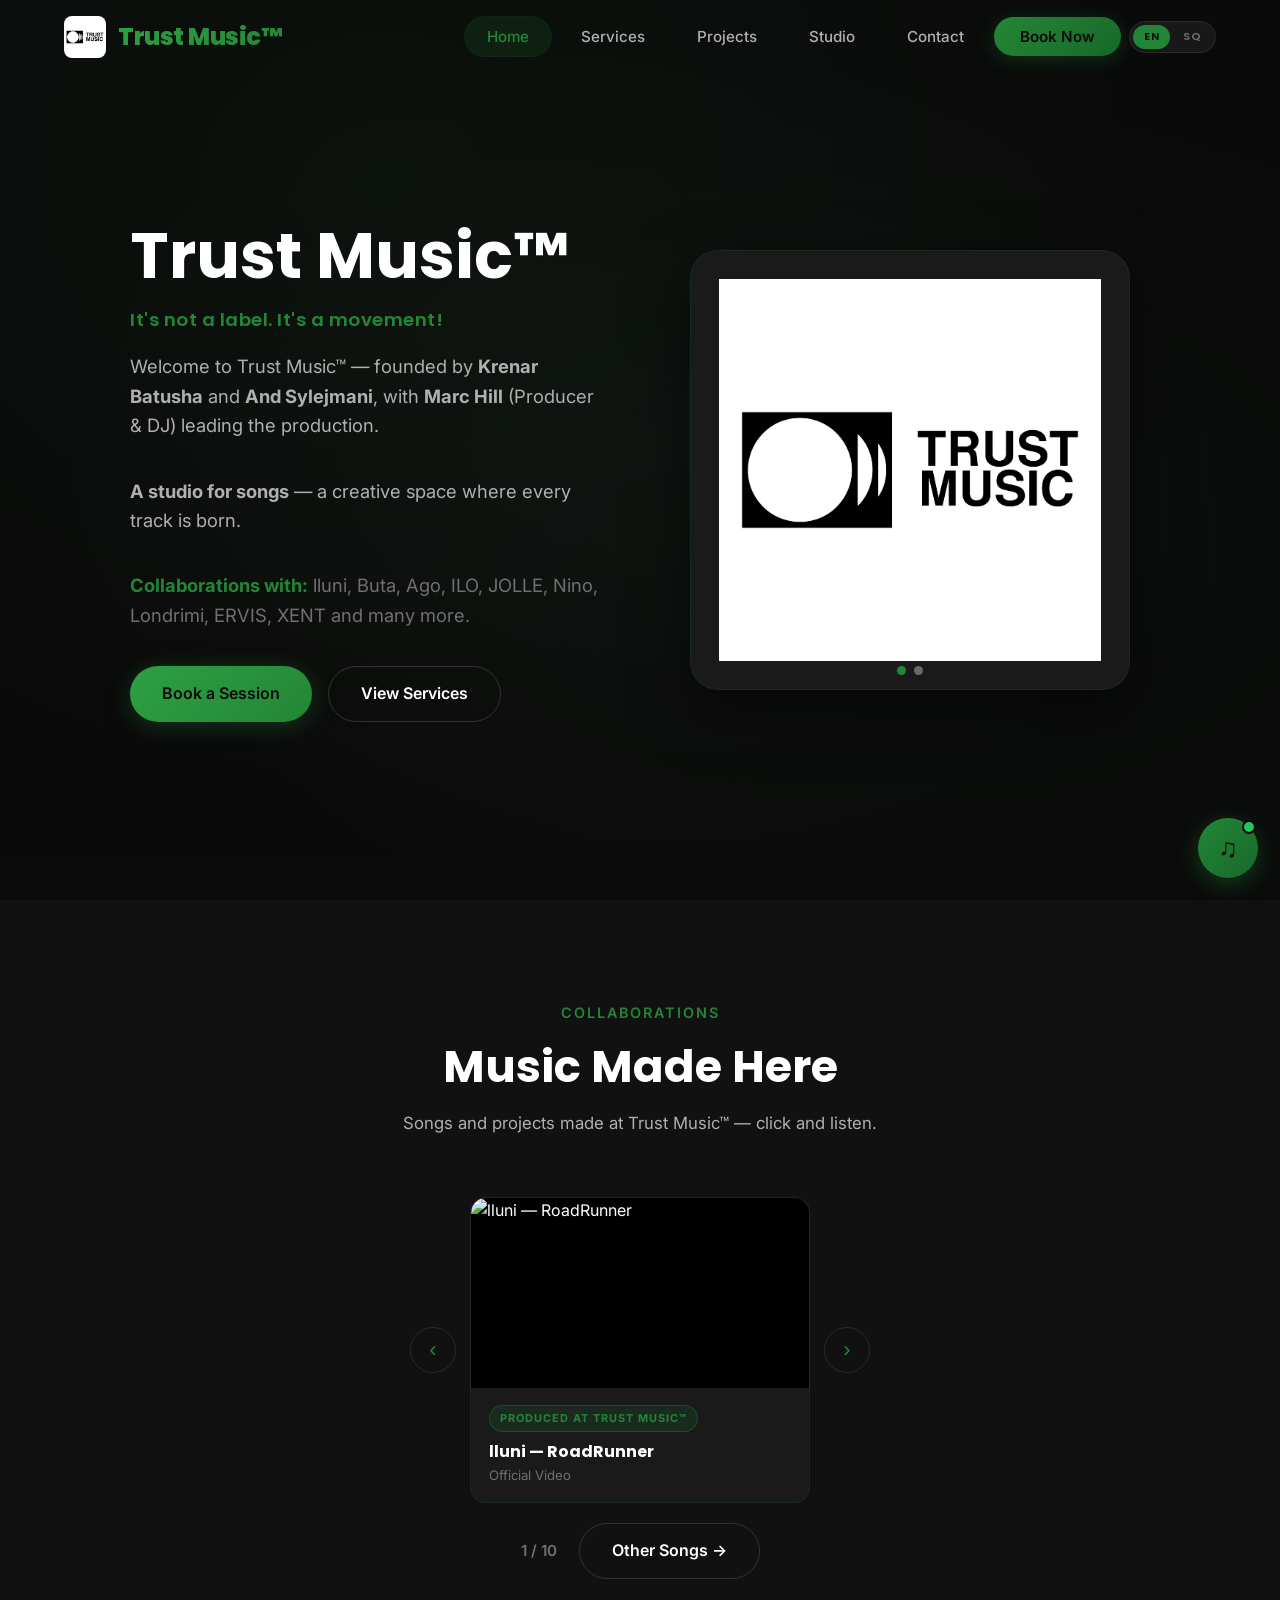
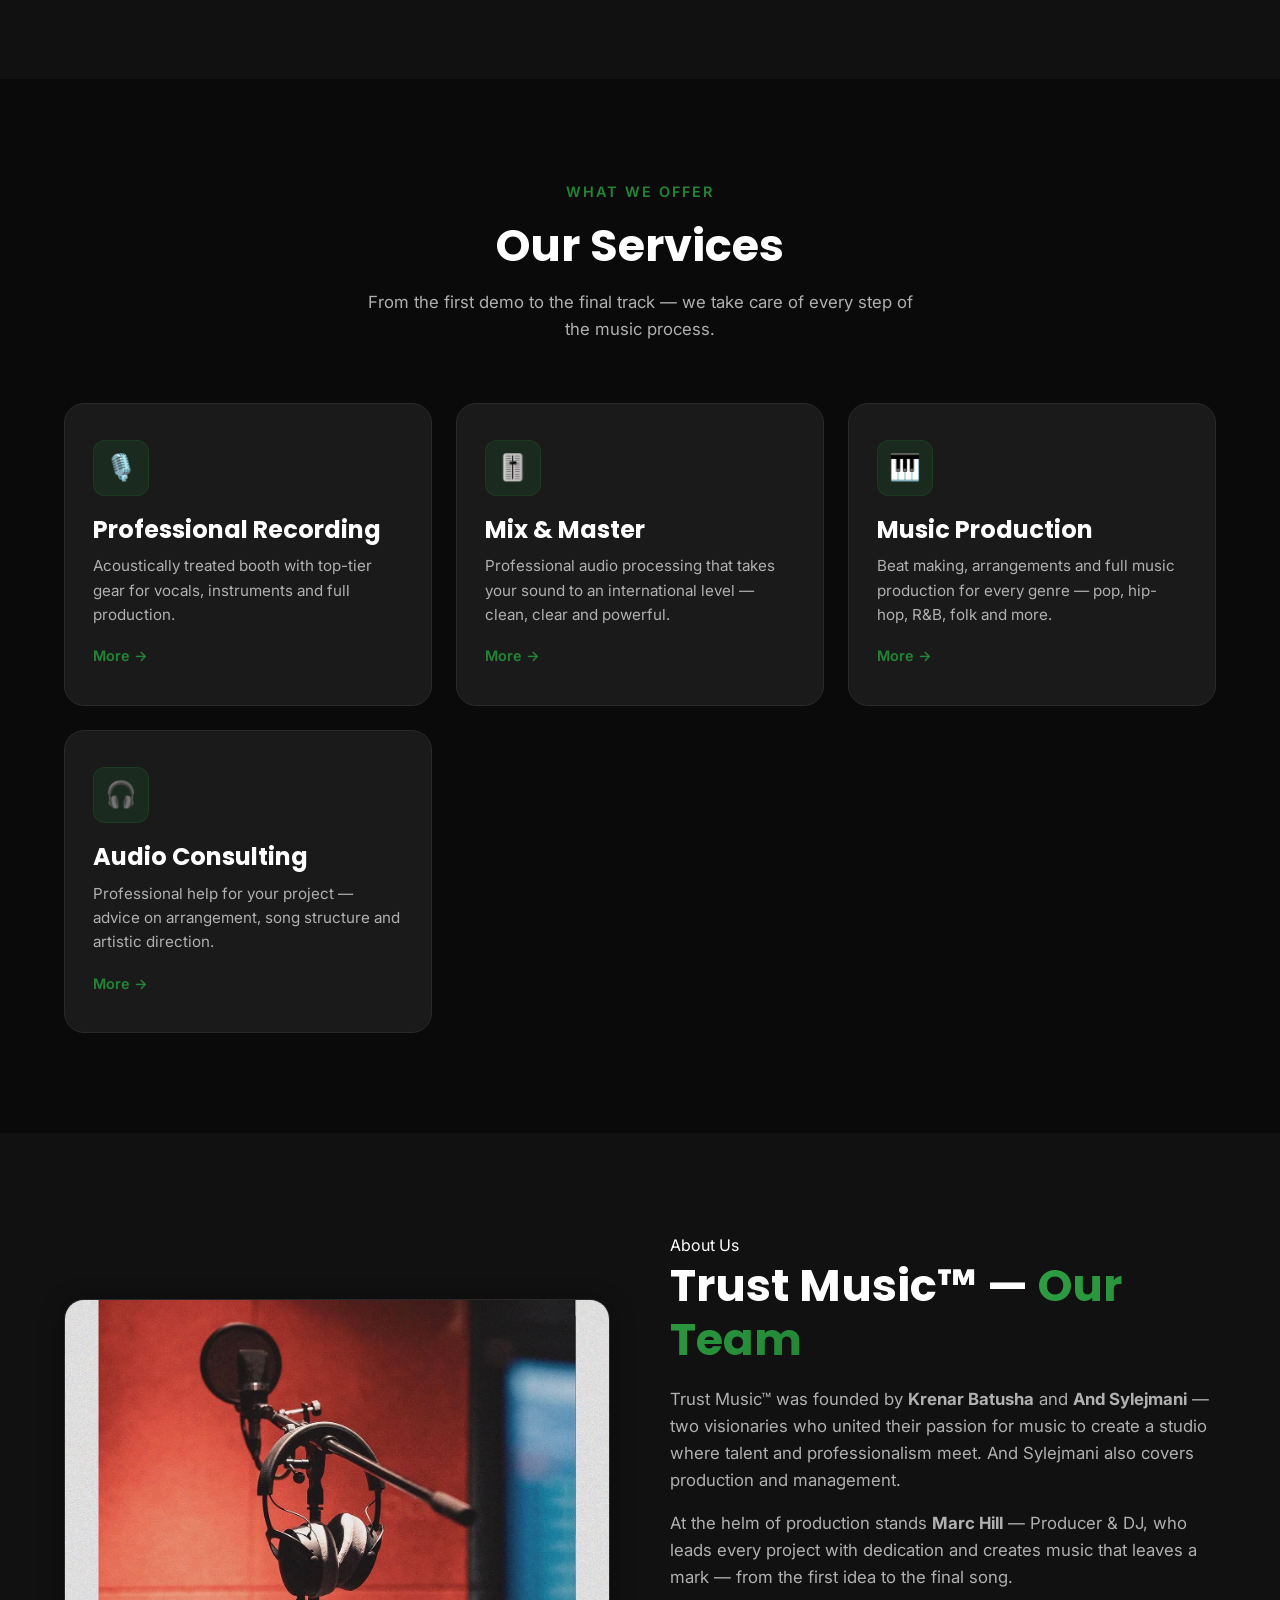
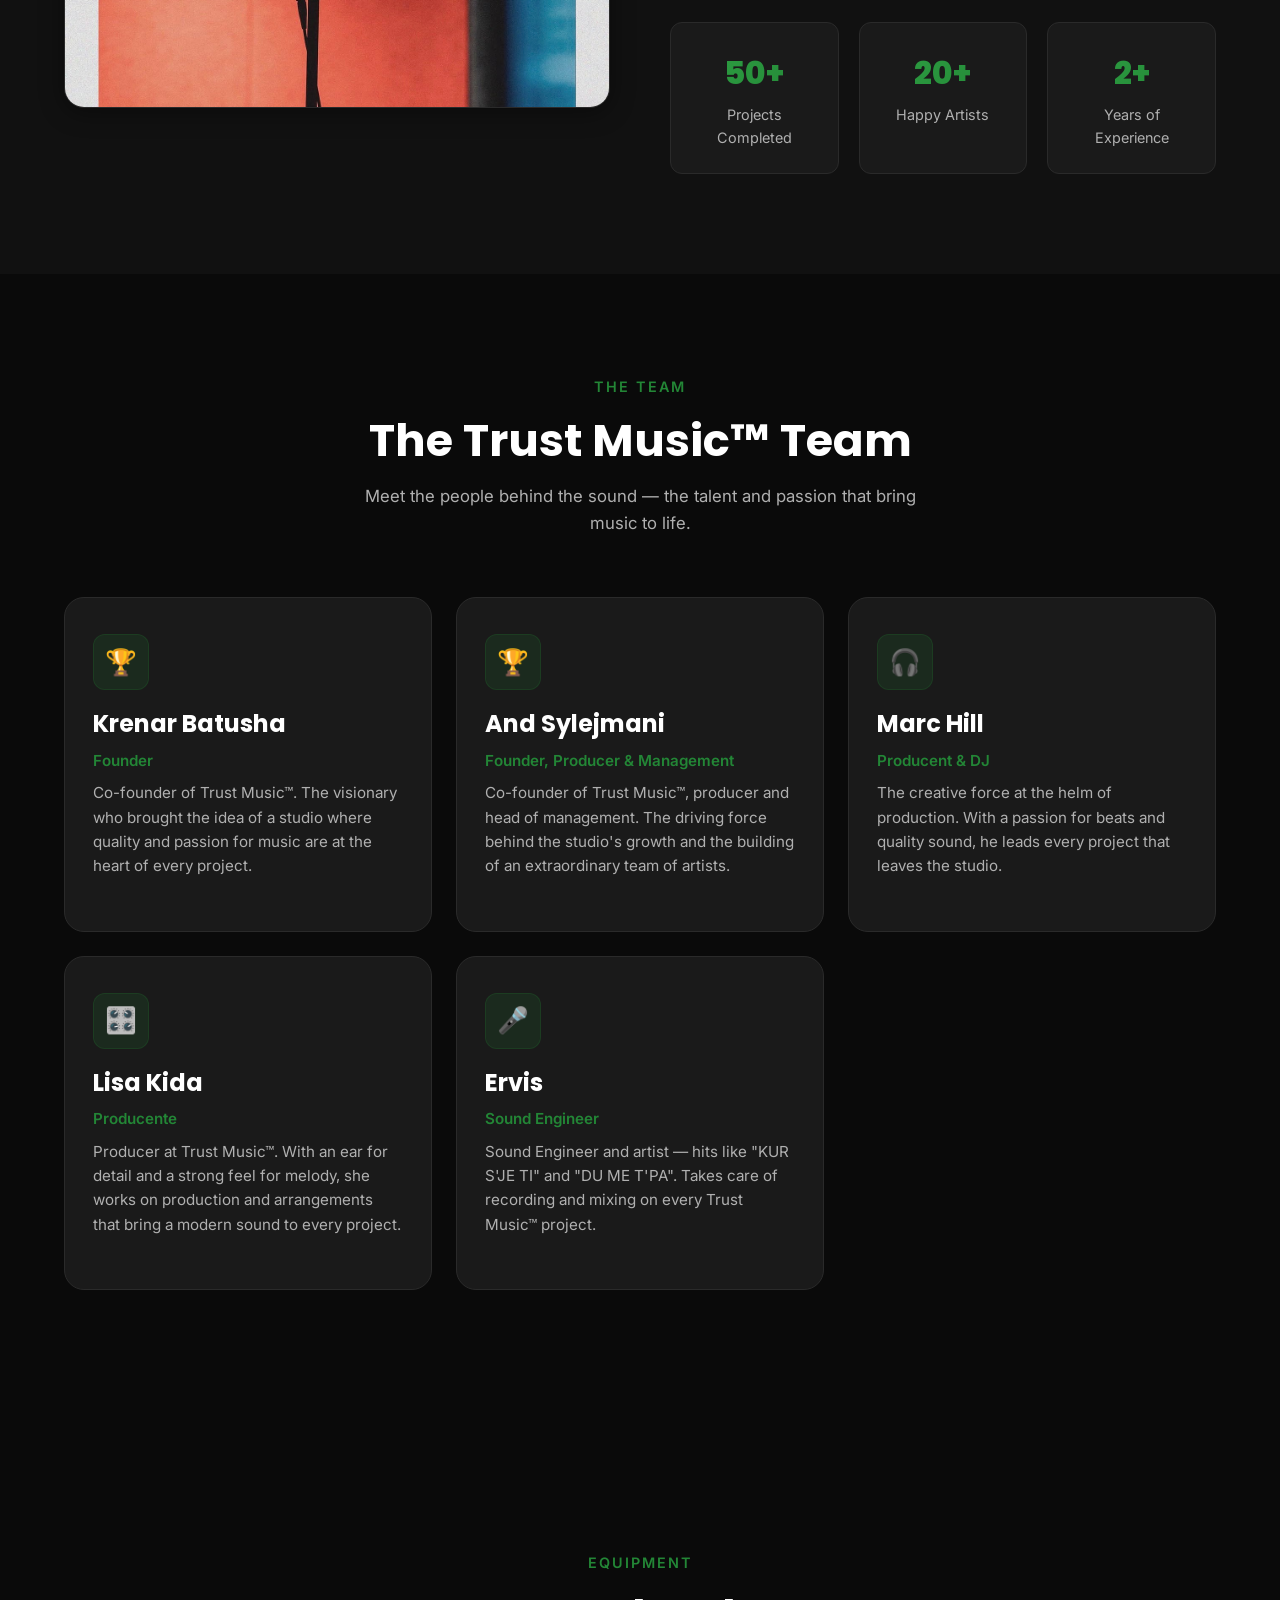
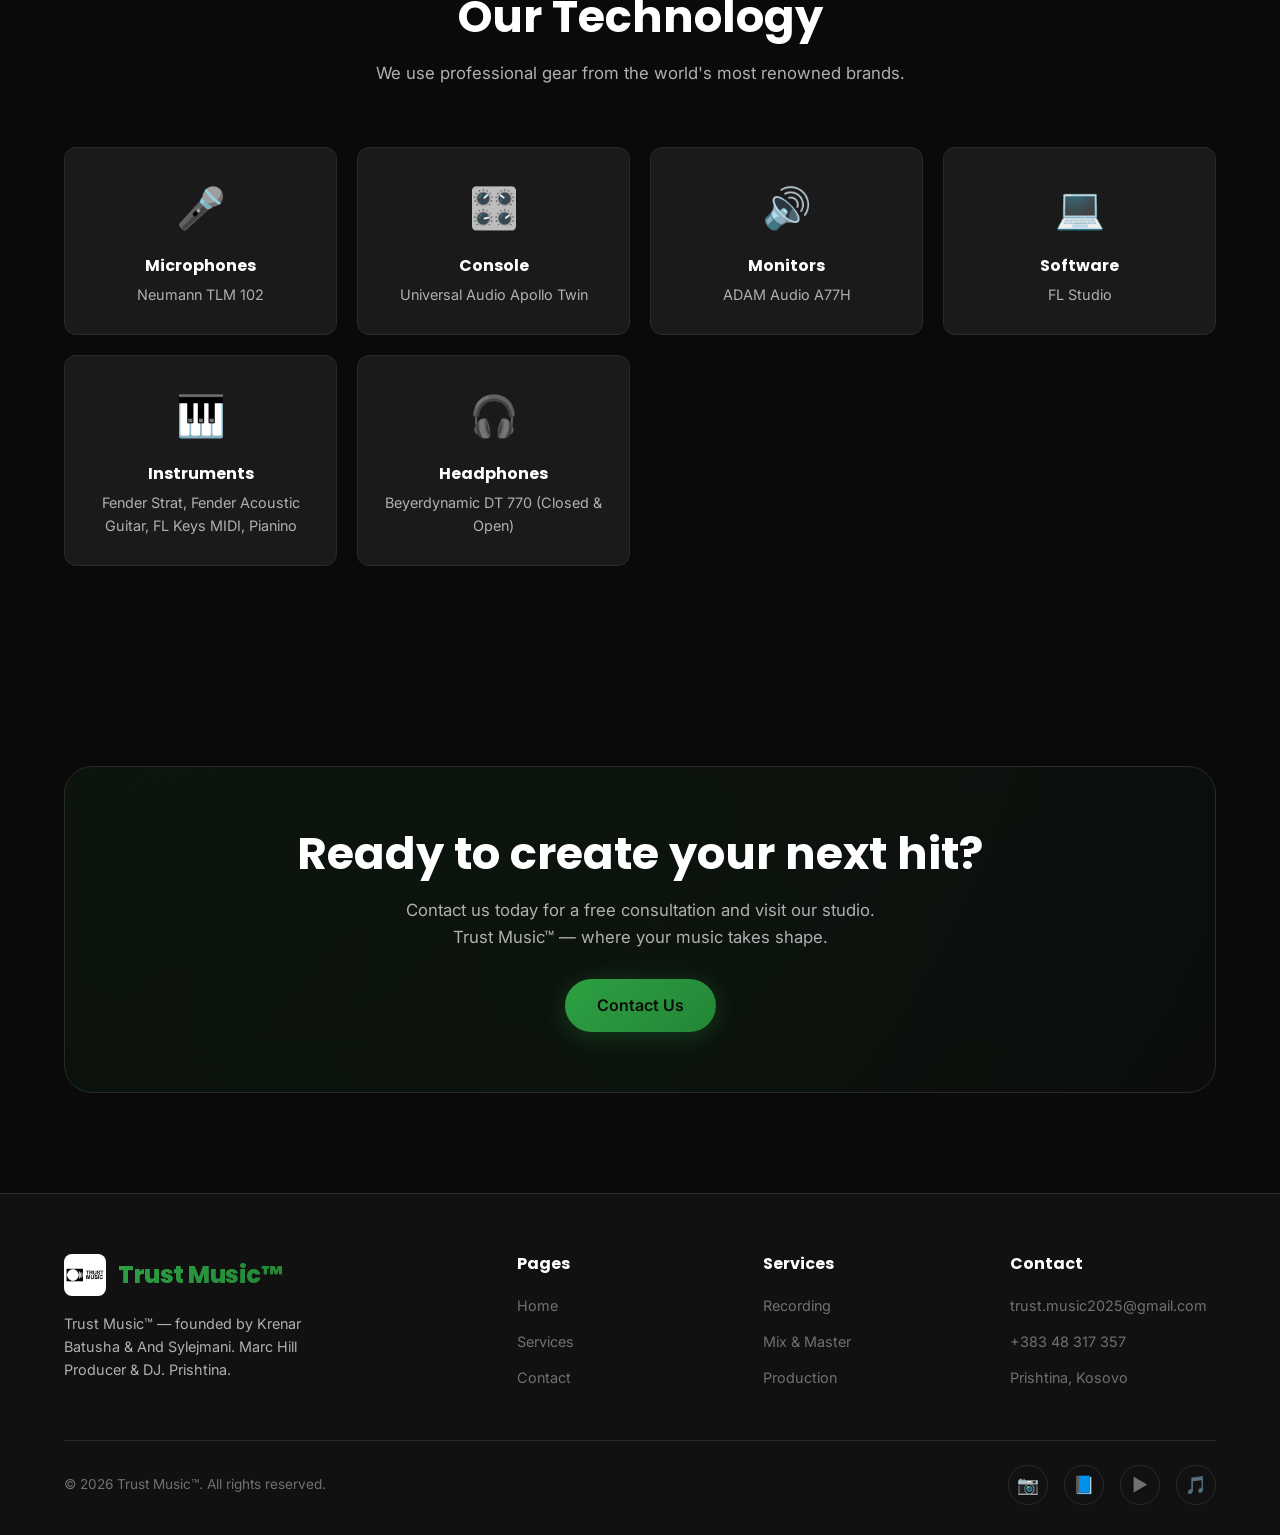
==== commit 20c10f62: "asdad" ====
--- a/index.html
+++ b/index.html
@@ -59,7 +59,7 @@
       <div class="hero-visual fade-up">
         <div class="hero-slider" id="heroSlider">
           <img src="logo.png" alt="Trust Music™ Logo" class="hero-slide hero-slide-logo active">
-          <img src="brand-studio.jpg" alt="Trust Music™ Studio" class="hero-slide">
+          <img src="foto1.jpg" alt="Trust Music™ Studio" class="hero-slide">
           <div class="hero-dots">
             <span class="hero-dot active"></span>
             <span class="hero-dot"></span>
--- a/style.css
+++ b/style.css
@@ -1360,6 +1360,42 @@
   .section {
     padding: 60px 0;
   }
+
+  /* --- Mobile polish --- */
+  .page-header {
+    padding: 120px 0 56px;
+  }
+
+  .page-header h1 {
+    font-size: 2.1rem;
+  }
+
+  .hero h1 {
+    font-size: 2.2rem;
+  }
+
+  .hero-buttons {
+    flex-direction: column;
+    align-items: stretch;
+  }
+
+  .hero-buttons .btn {
+    width: 100%;
+    justify-content: center;
+  }
+
+  .service-block {
+    padding: 32px 0;
+    gap: 24px;
+  }
+
+  .about-grid {
+    gap: 32px;
+  }
+
+  .cta-banner {
+    padding: 48px 24px;
+  }
 }
 
 /* --- Utility: dark glass overlay for mobile nav --- */
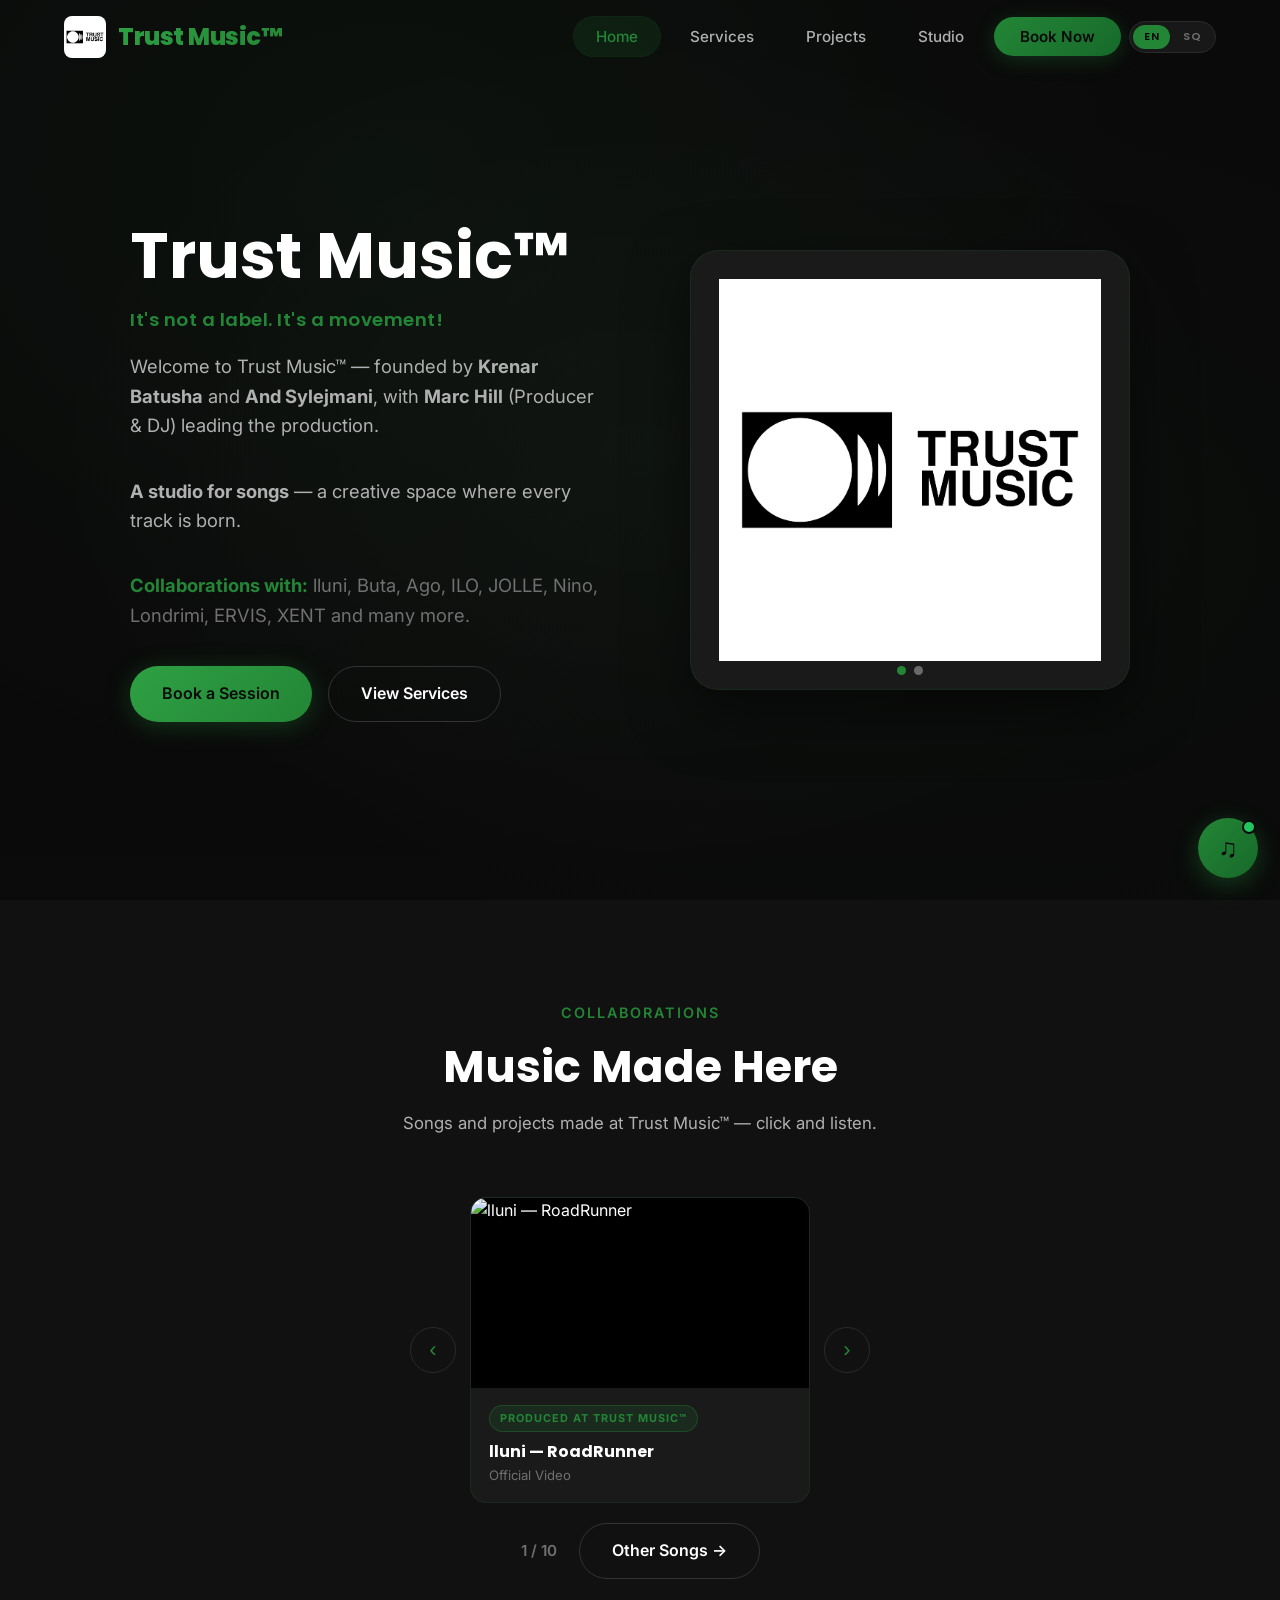
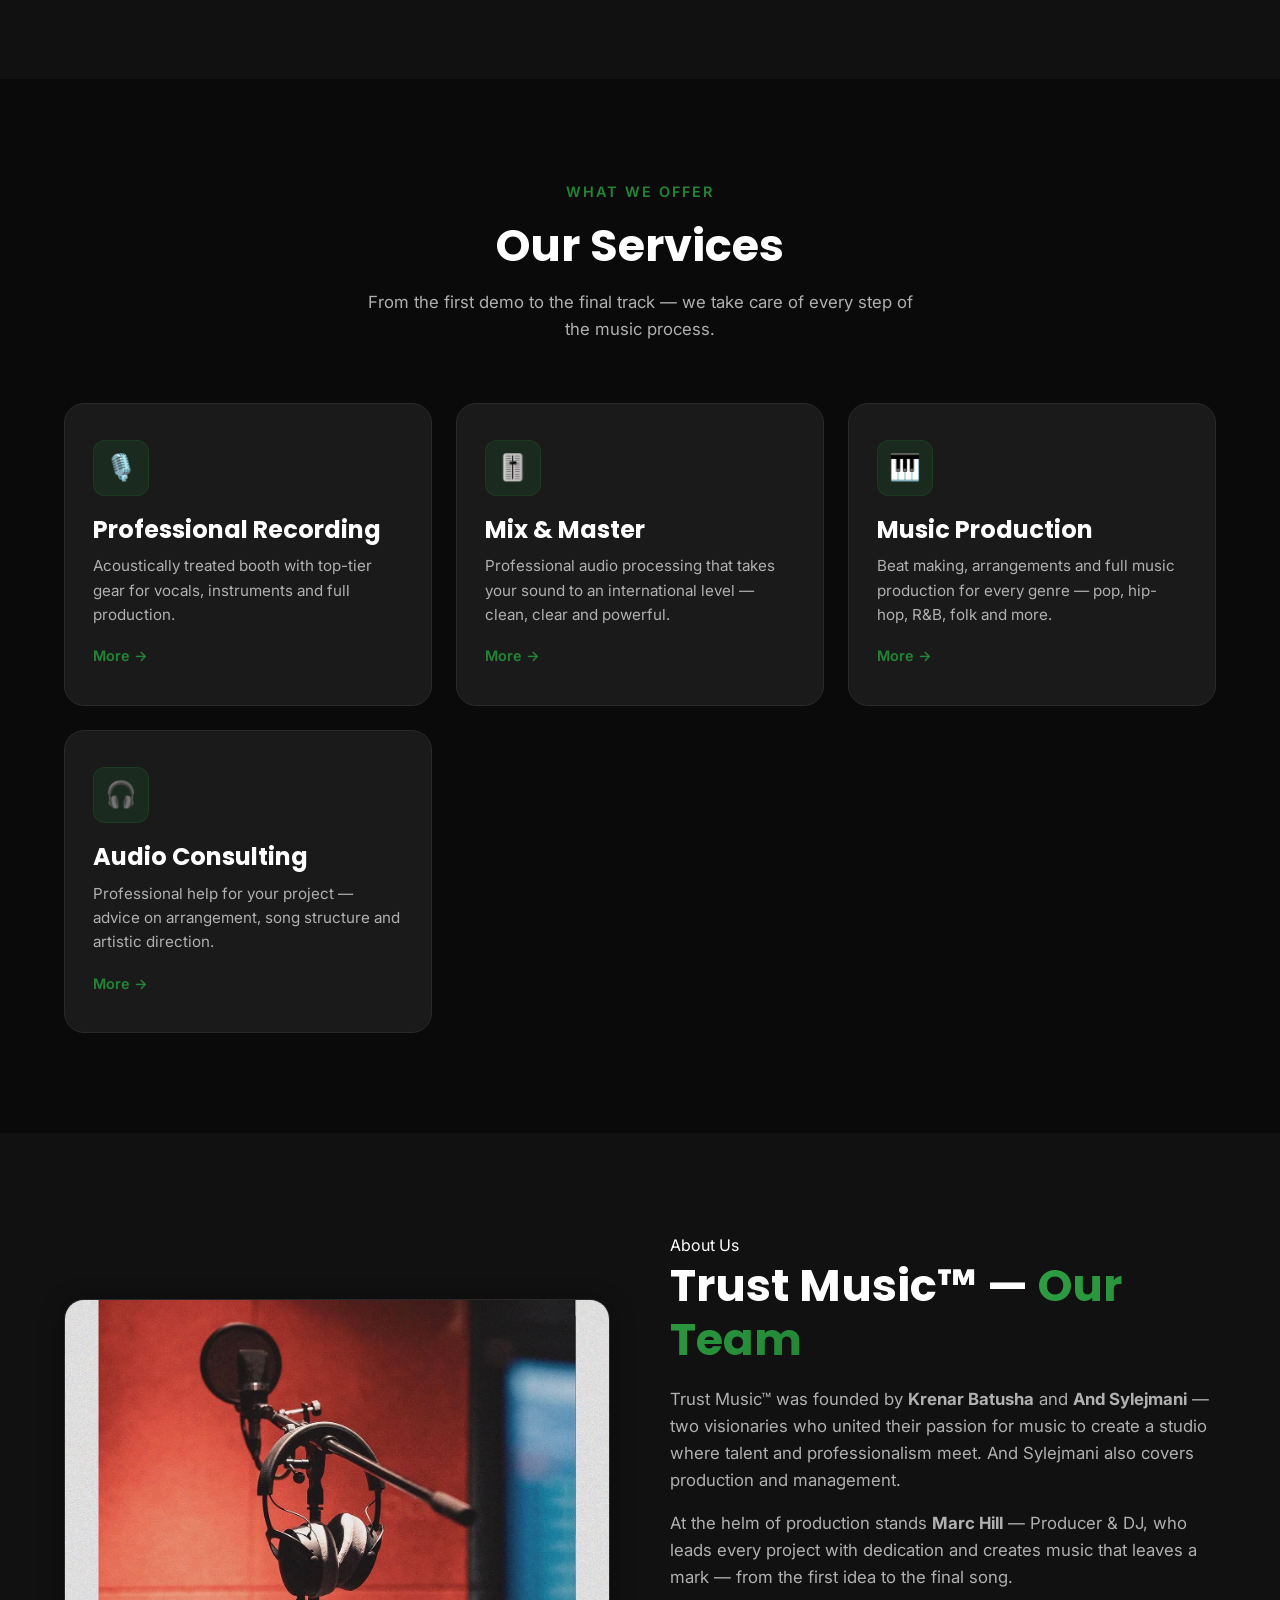
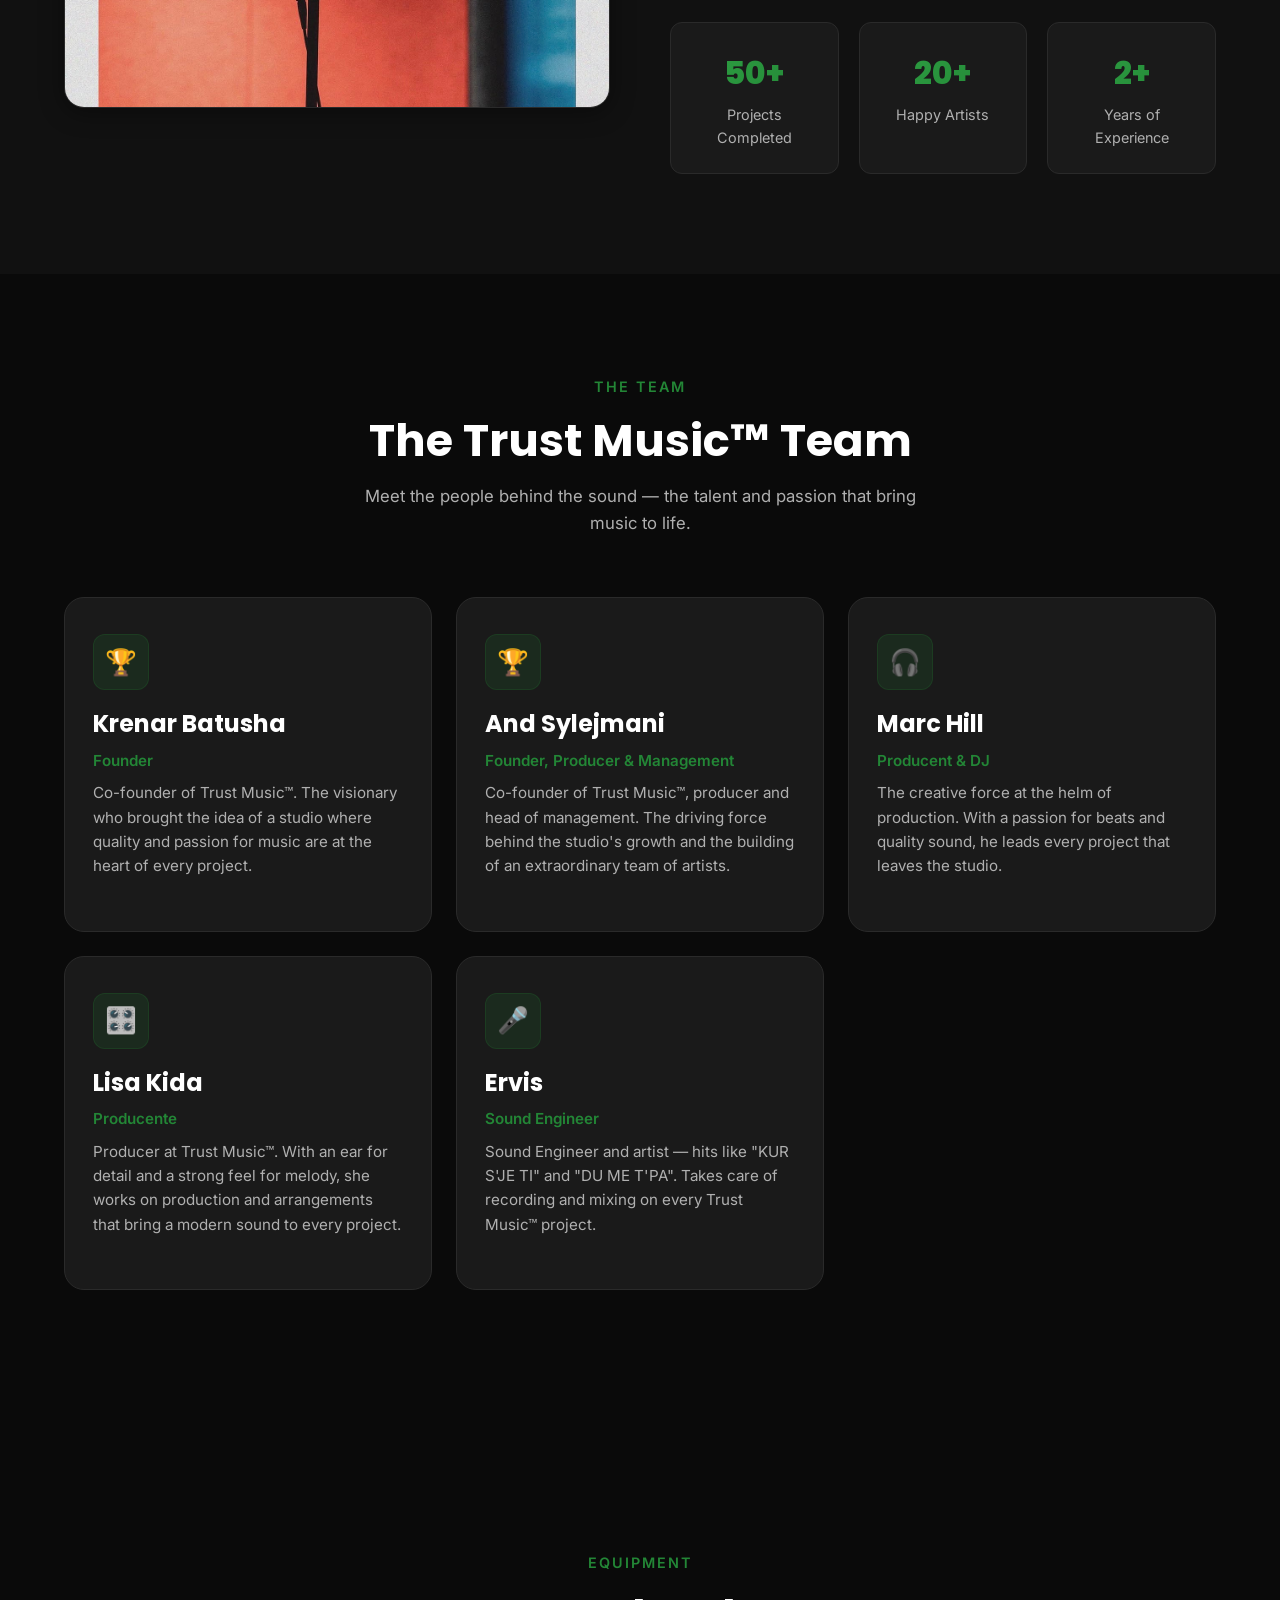
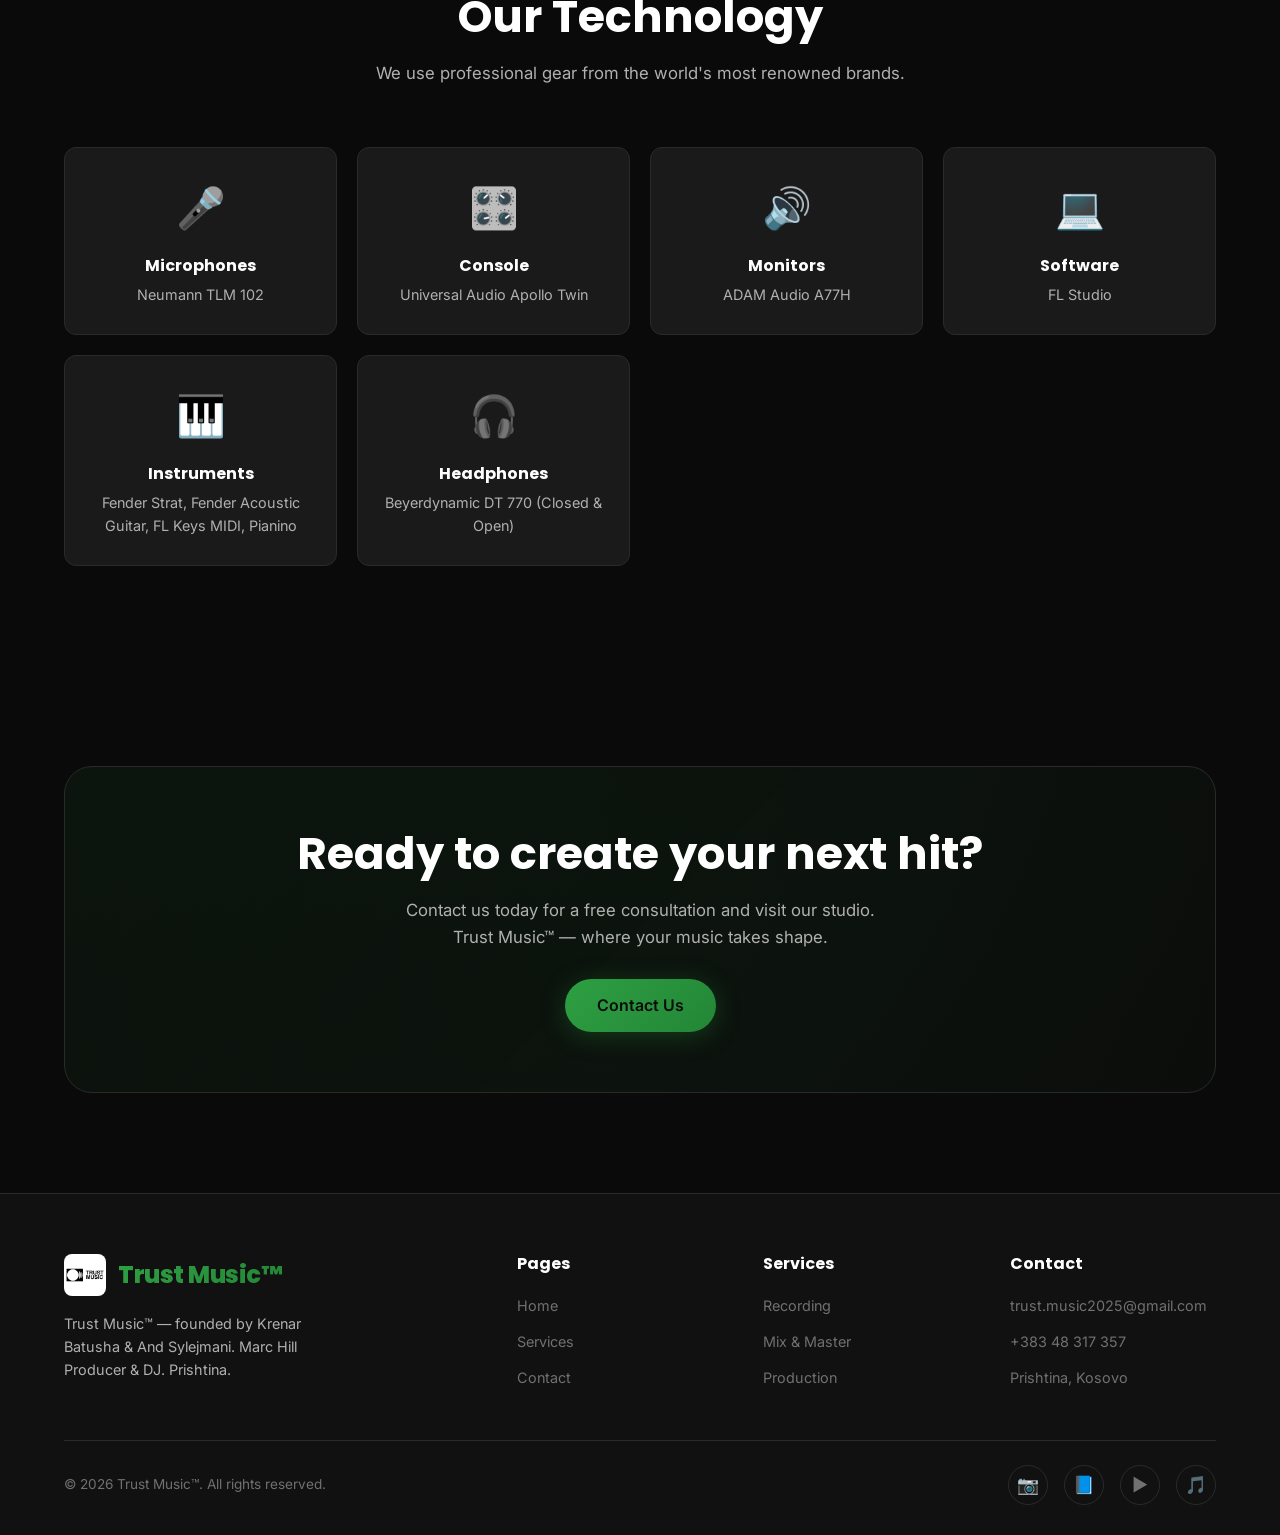
==== commit 58b0869f: "asdasdsa" ====
--- a/index.html
+++ b/index.html
@@ -29,7 +29,6 @@
         <li><a href="sherbime.html" data-sq="Shërbimet">Services</a></li>
         <li><a href="projektet.html" data-sq="Projektet">Projects</a></li>
         <li><a href="studio.html" data-sq="Studio">Studio</a></li>
-        <li><a href="kontakt.html" data-sq="Kontakti">Contact</a></li>
         <li><a href="kontakt.html" class="nav-cta" data-sq="Rezervo Tani">Book Now</a></li>
         <li class="lang-item"><div class="lang-switch" id="langSwitch" aria-label="Language"></div></li>
       </ul>
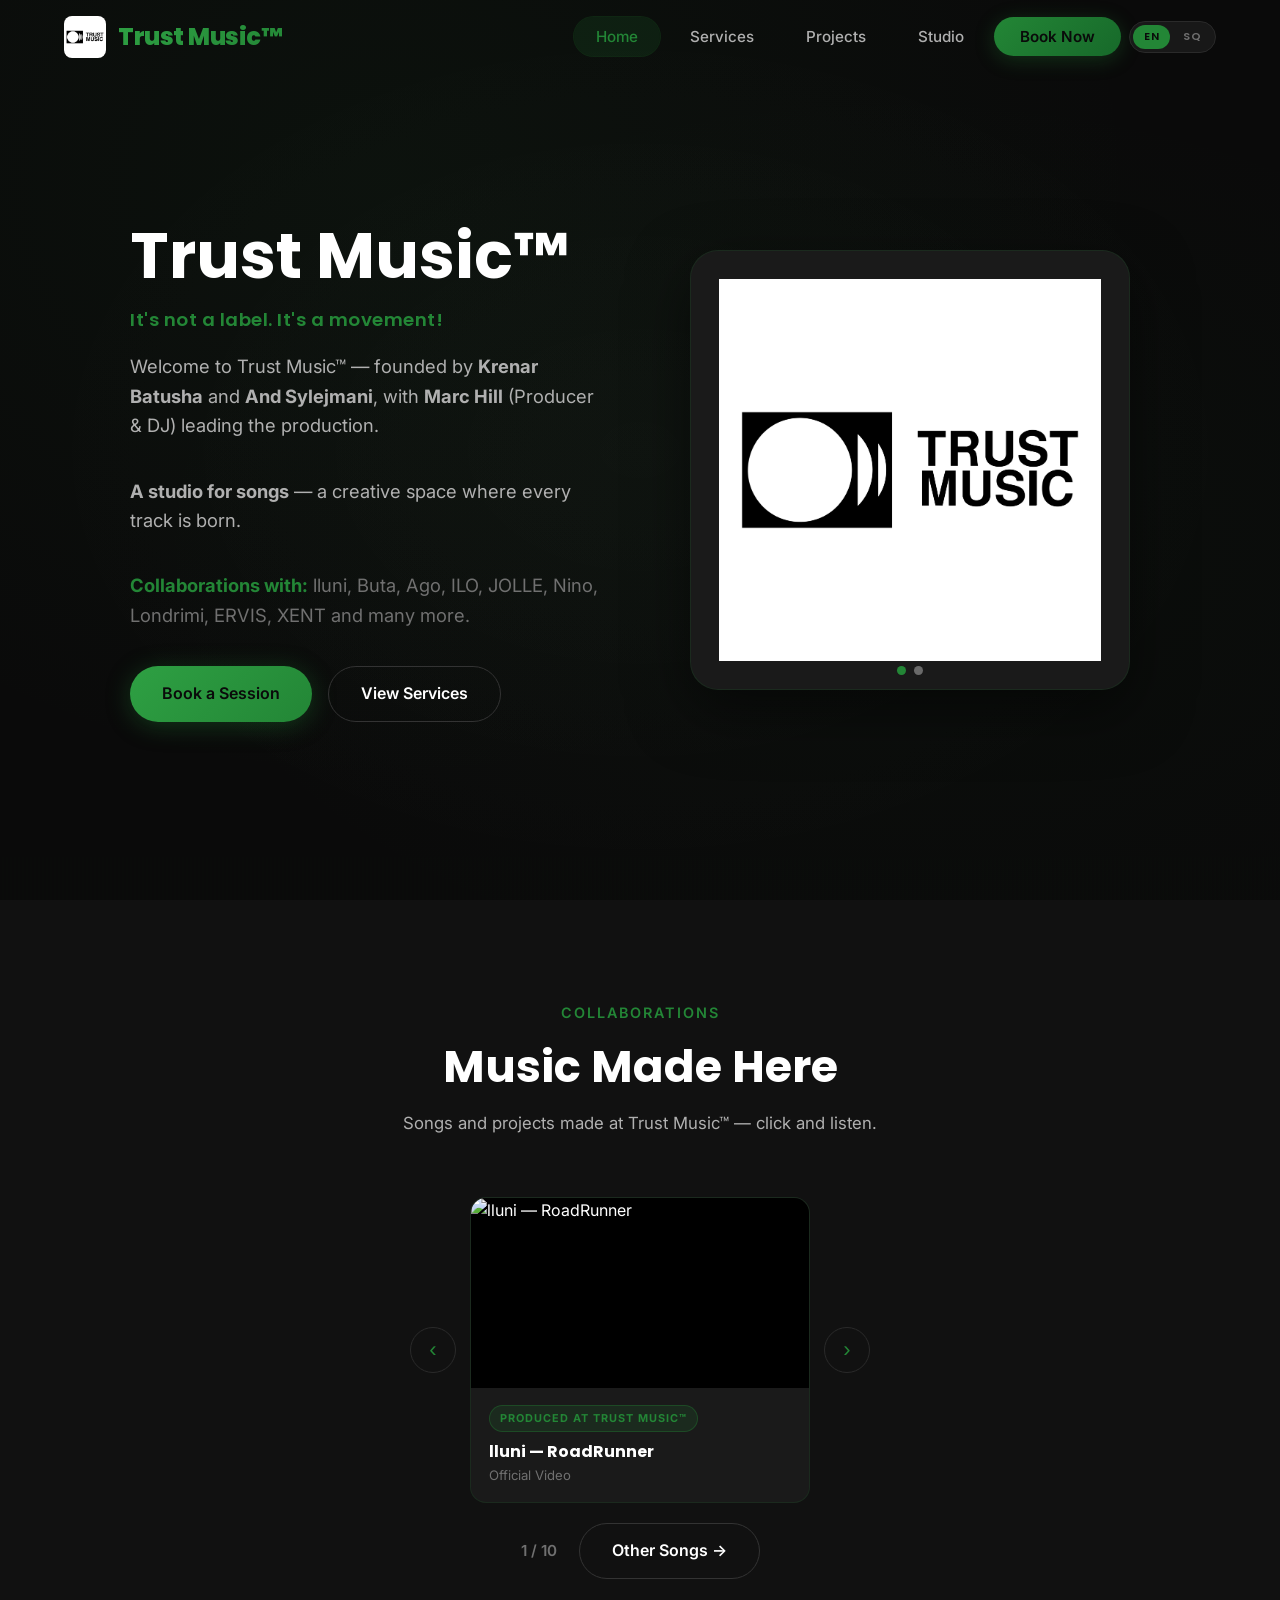
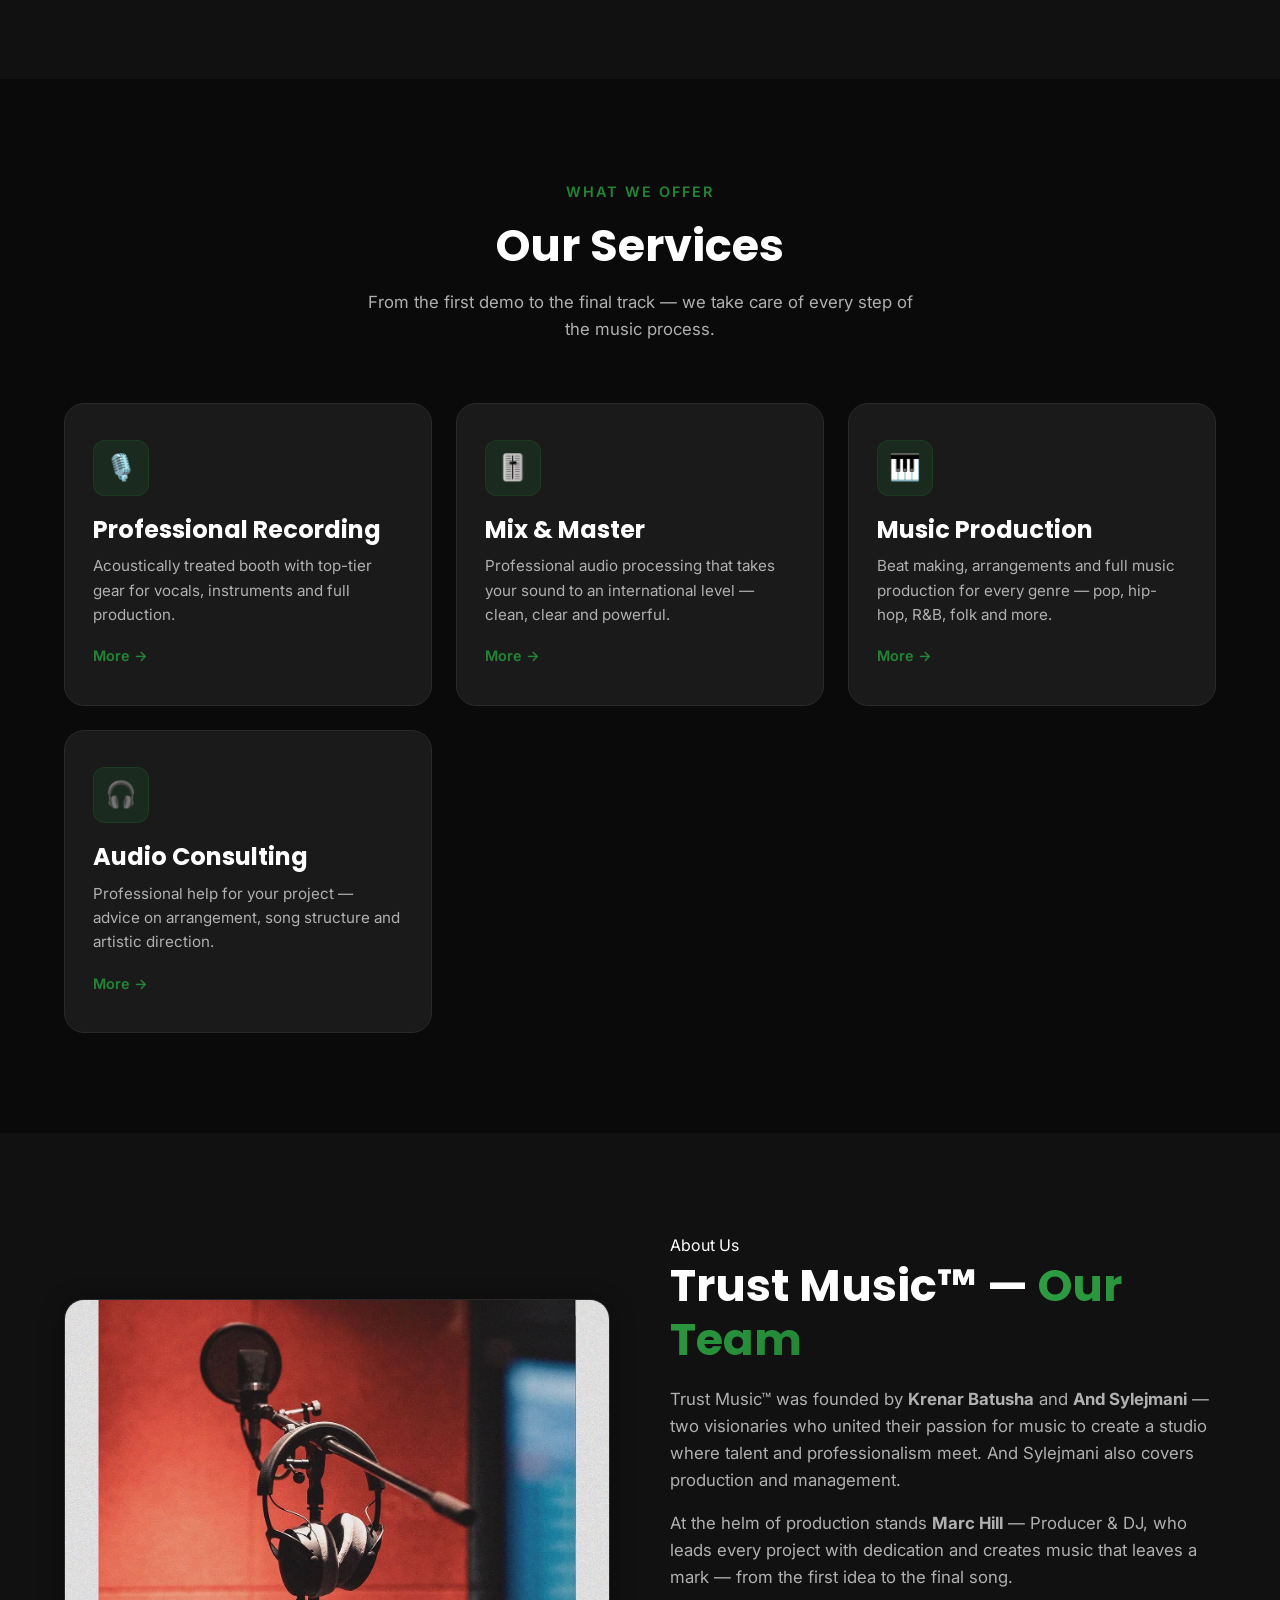
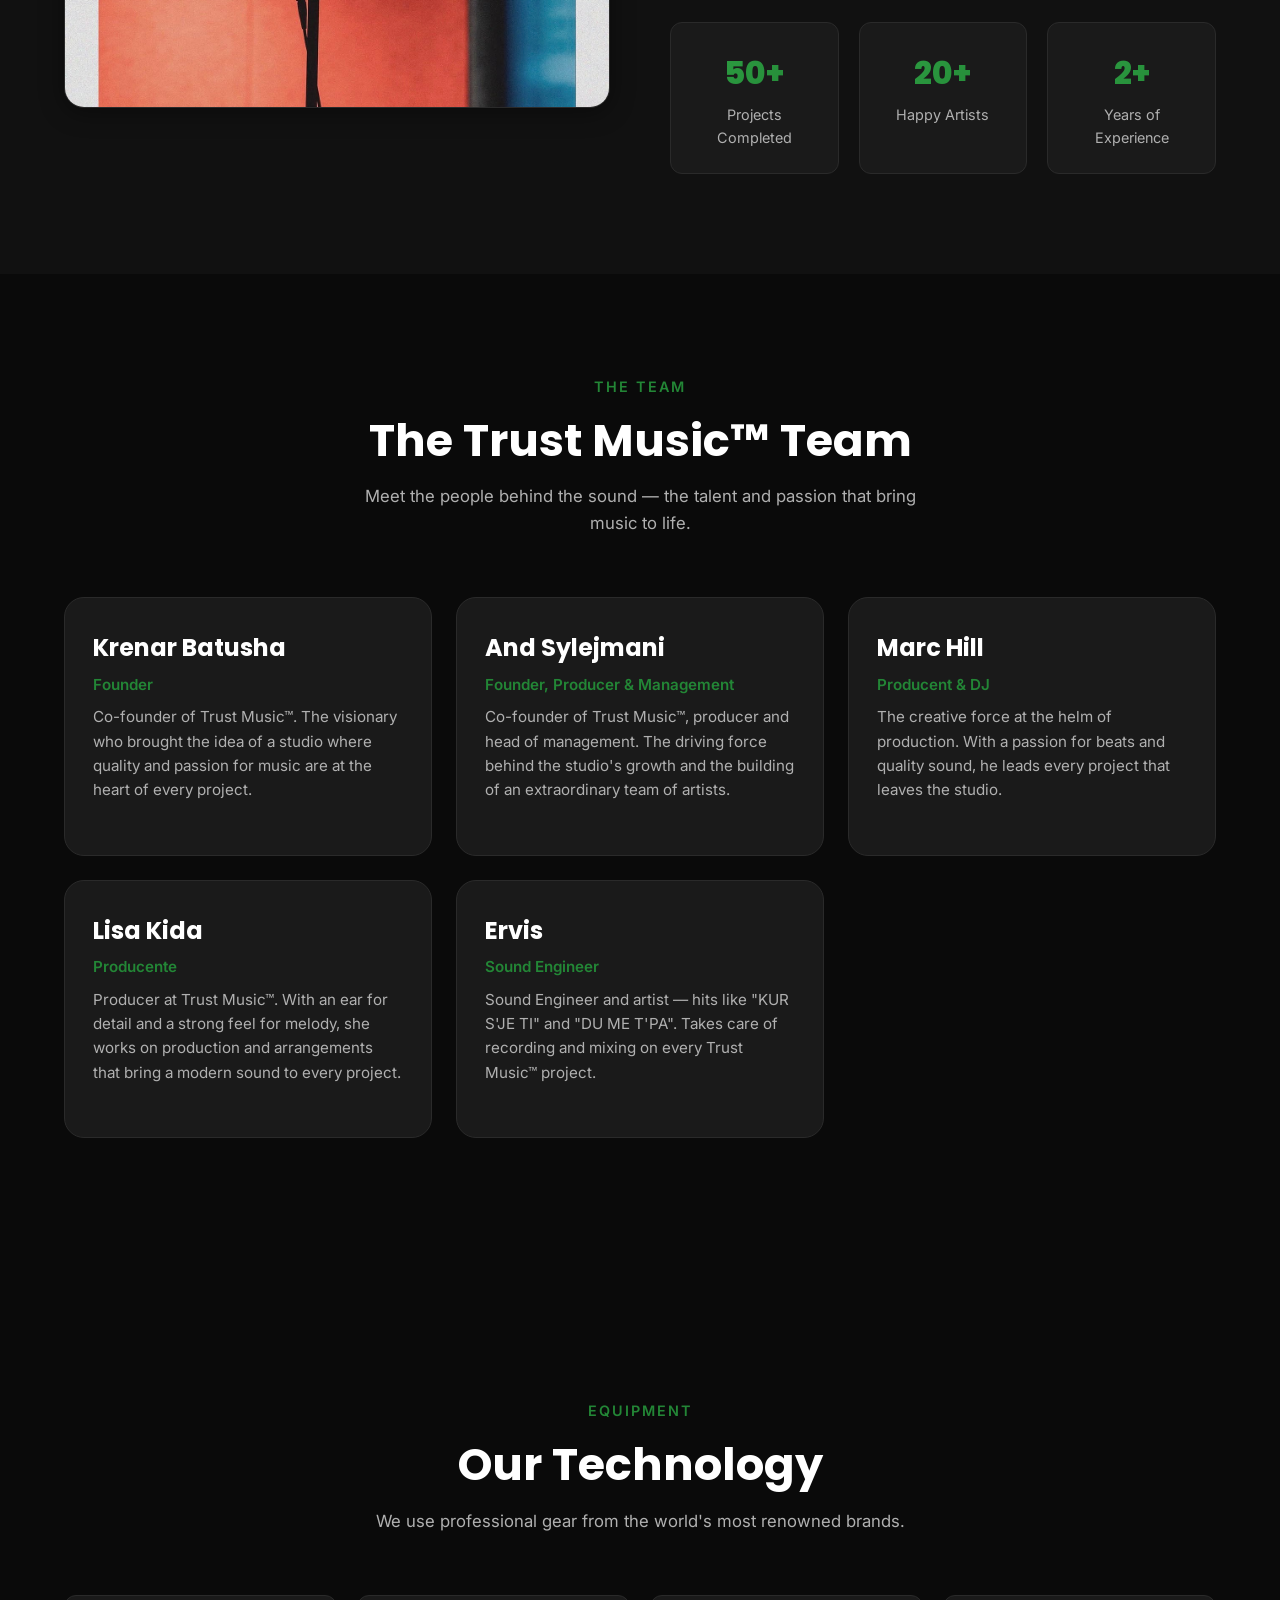
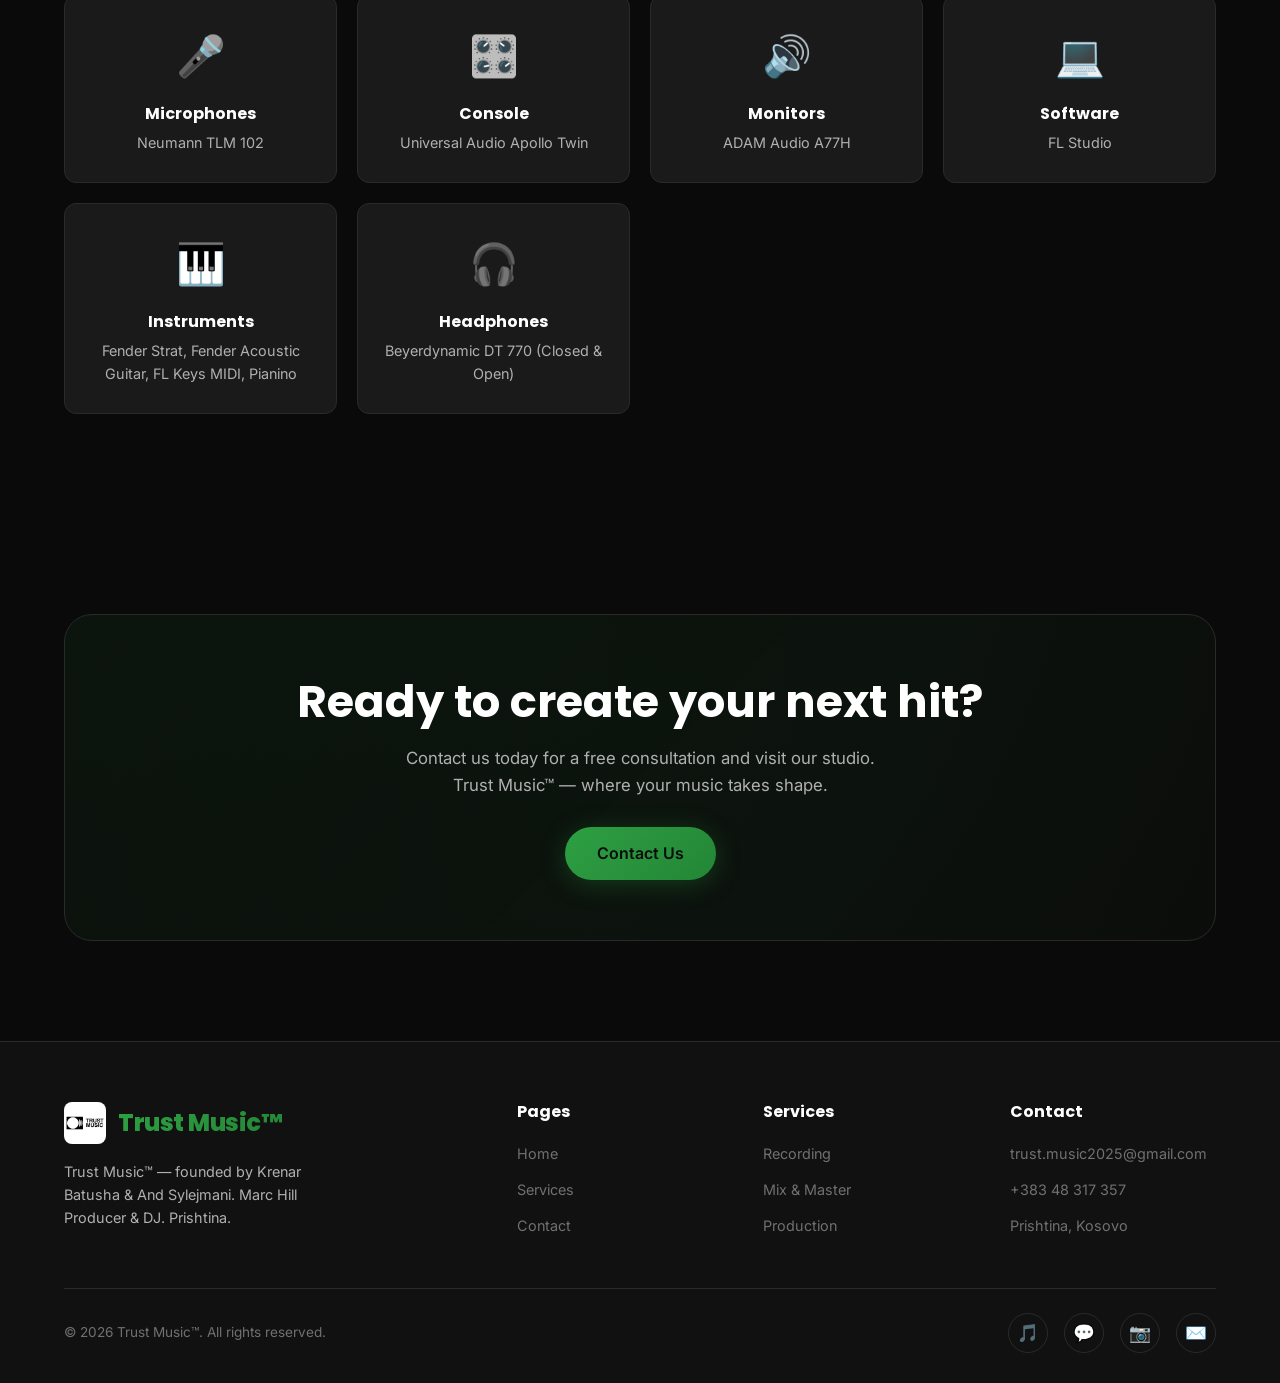
==== commit 9fff31cc: "awdasdas" ====
--- a/index.html
+++ b/index.html
@@ -219,31 +219,26 @@
       <!-- Themeluesit & Producentët -->
       <div class="services-grid" style="margin-bottom: 60px;">
         <div class="service-card">
-          <div class="service-icon">🏆</div>
           <h3>Krenar Batusha</h3>
           <p style="color: var(--gold); font-weight: 600; margin-bottom: 8px;" data-sq="Themelues">Founder</p>
           <p data-sq="Bashkëthemelues i Trust Music™. Vizionari që solli idenë e një studioje ku cilësia dhe pasioni për muzikën janë në qendër të çdo projekti.">Co-founder of Trust Music™. The visionary who brought the idea of a studio where quality and passion for music are at the heart of every project.</p>
         </div>
         <div class="service-card">
-          <div class="service-icon">🏆</div>
           <h3>And Sylejmani</h3>
           <p style="color: var(--gold); font-weight: 600; margin-bottom: 8px;" data-sq="Themelues, Producent &amp; Menaxhim">Founder, Producer &amp; Management</p>
           <p data-sq="Bashkëthemelues i Trust Music™, producent dhe përgjegjës për menaxhimin. Forca shtytëse pas rritjes së studios dhe ndërtimit të një ekipi artistësh të jashtëzakonshëm.">Co-founder of Trust Music™, producer and head of management. The driving force behind the studio's growth and the building of an extraordinary team of artists.</p>
         </div>
         <div class="service-card">
-          <div class="service-icon">🎧</div>
           <h3>Marc Hill</h3>
           <p style="color: var(--gold); font-weight: 600; margin-bottom: 8px;">Producent &amp; DJ</p>
           <p data-sq="Forca kreative në krye të produksionit. Me pasion për beat-in dhe tingullin cilësor, drejton çdo projekt që del nga studioja.">The creative force at the helm of production. With a passion for beats and quality sound, he leads every project that leaves the studio.</p>
         </div>
         <div class="service-card">
-          <div class="service-icon">🎛️</div>
           <h3>Lisa Kida</h3>
           <p style="color: var(--gold); font-weight: 600; margin-bottom: 8px;">Producente</p>
           <p data-sq="Producente në Trust Music™. Me vesh për detaje dhe ndjenjë të fortë për melodinë, punon në produksion dhe aranzhime që sjellin tingull modern në çdo projekt.">Producer at Trust Music™. With an ear for detail and a strong feel for melody, she works on production and arrangements that bring a modern sound to every project.</p>
         </div>
         <div class="service-card">
-          <div class="service-icon">🎤</div>
           <h3>Ervis</h3>
           <p style="color: var(--gold); font-weight: 600; margin-bottom: 8px;">Sound Engineer</p>
           <p data-sq="Sound Engineer dhe artist — hite si &quot;KUR S'JE TI&quot; dhe &quot;DU ME T'PA&quot;. Kujdeset për incizimin dhe miksimin e zërit në çdo projekt të Trust Music™.">Sound Engineer and artist — hits like "KUR S'JE TI" and "DU ME T'PA". Takes care of recording and mixing on every Trust Music™ project.</p>
@@ -345,10 +340,10 @@
       <div class="footer-bottom">
         <p data-sq="© 2026 Trust Music™. Të gjitha të drejtat e rezervuara.">© 2026 Trust Music™. All rights reserved.</p>
         <div class="social-links">
+          <a href="https://www.tiktok.com/@trustmusic.tm" target="_blank" rel="noopener" aria-label="TikTok">🎵</a>
+          <a href="https://wa.me/38348317357" target="_blank" rel="noopener" aria-label="WhatsApp">💬</a>
           <a href="https://www.instagram.com/trustmusic.tm/" target="_blank" rel="noopener" aria-label="Instagram">📷</a>
-          <a href="#" aria-label="Facebook">📘</a>
-          <a href="#" aria-label="YouTube">▶️</a>
-          <a href="https://www.tiktok.com/@trustmusic.tm" target="_blank" rel="noopener" aria-label="TikTok">🎵</a>
+          <a href="mailto:trust.music2025@gmail.com" aria-label="Email">✉️</a>
         </div>
       </div>
     </div>
@@ -399,6 +394,5 @@
     })();
   </script>
   <script src="lang.js?v=3"></script>
-  <script src="chat-widget.js?v=3"></script>
 </body>
 </html>
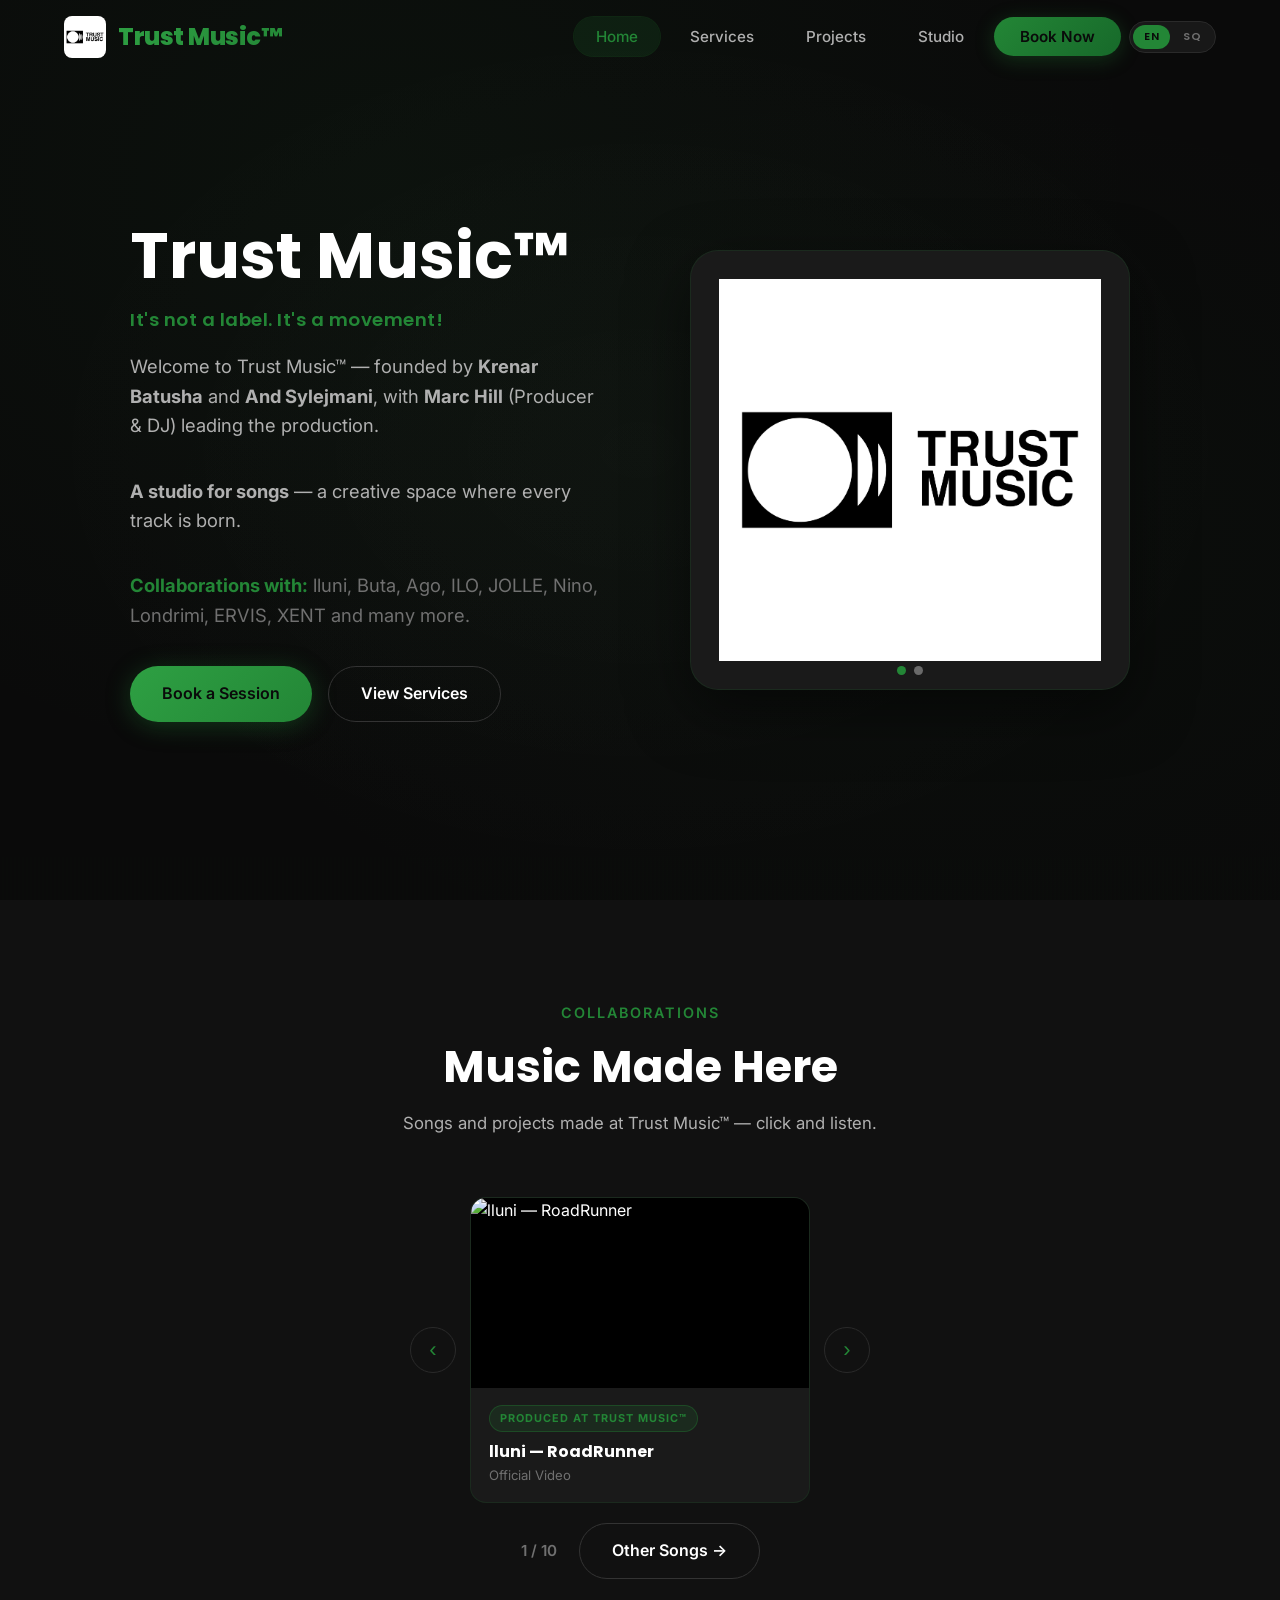
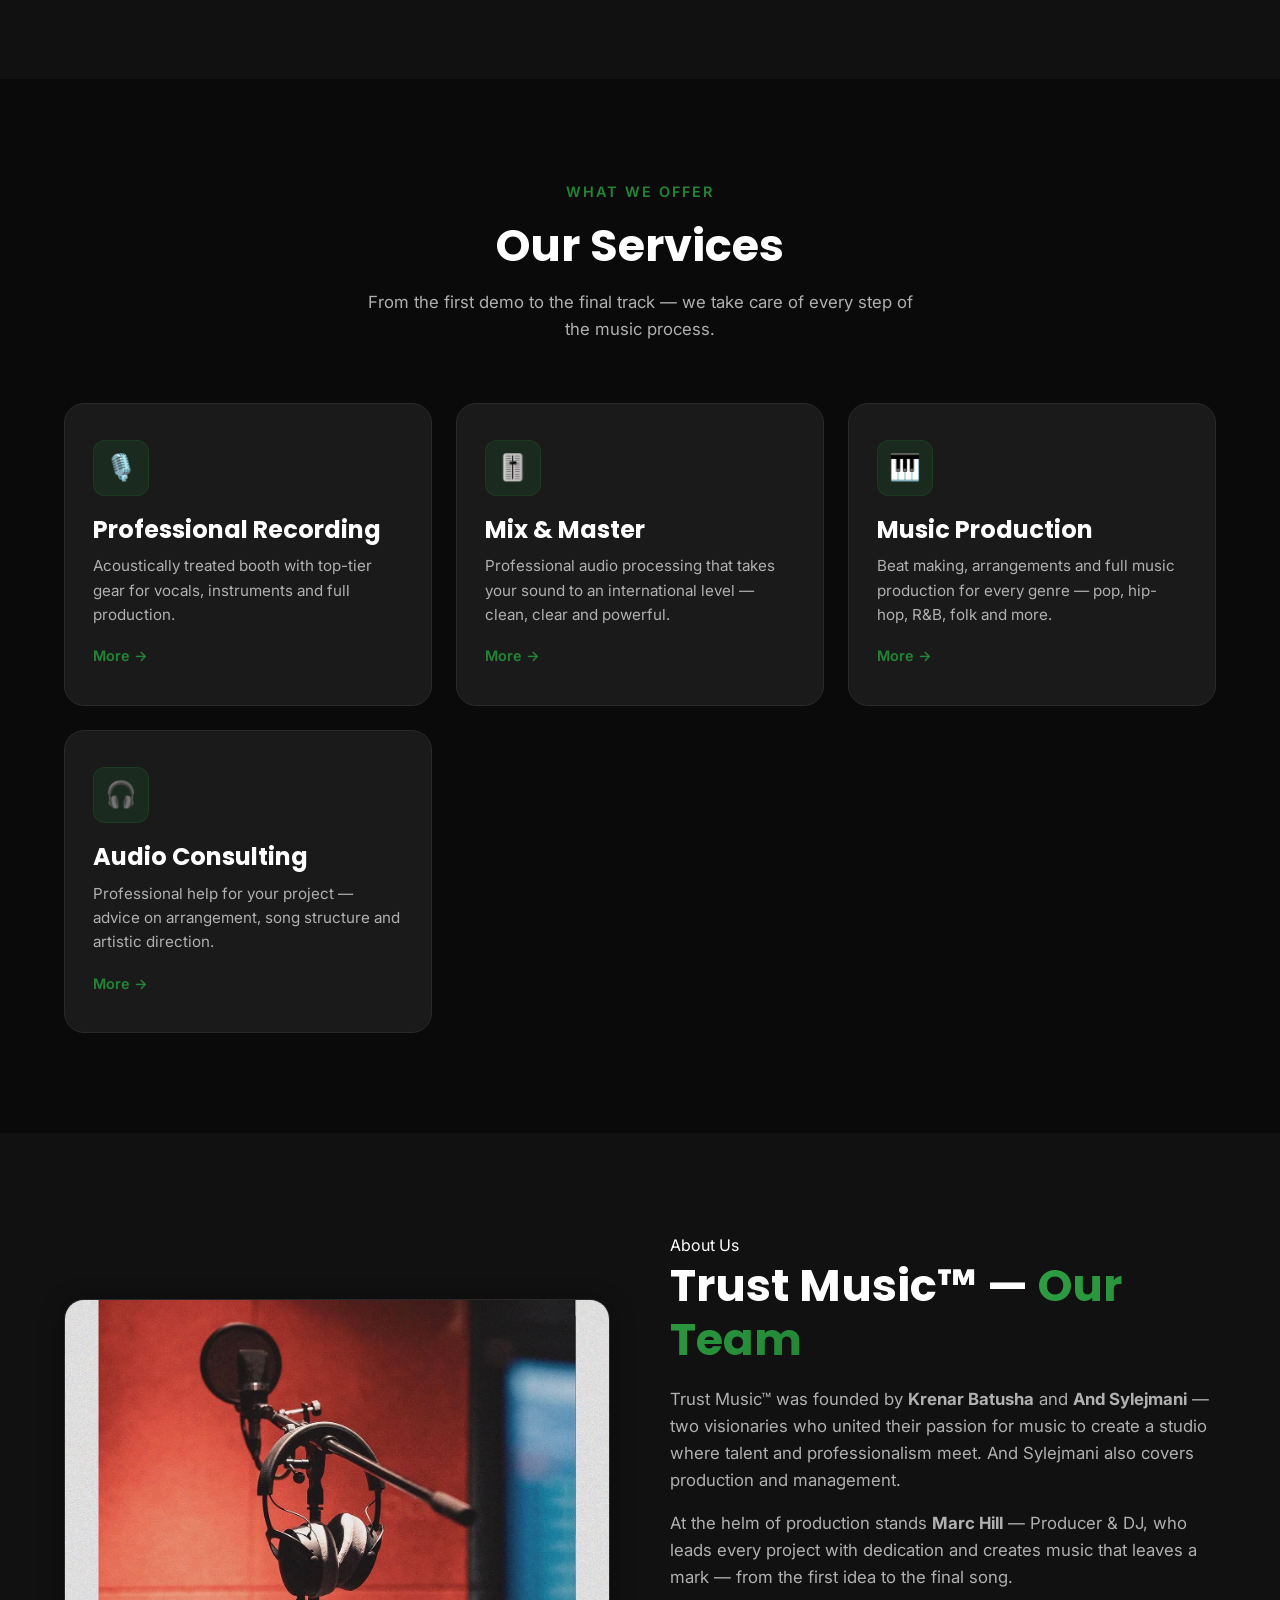
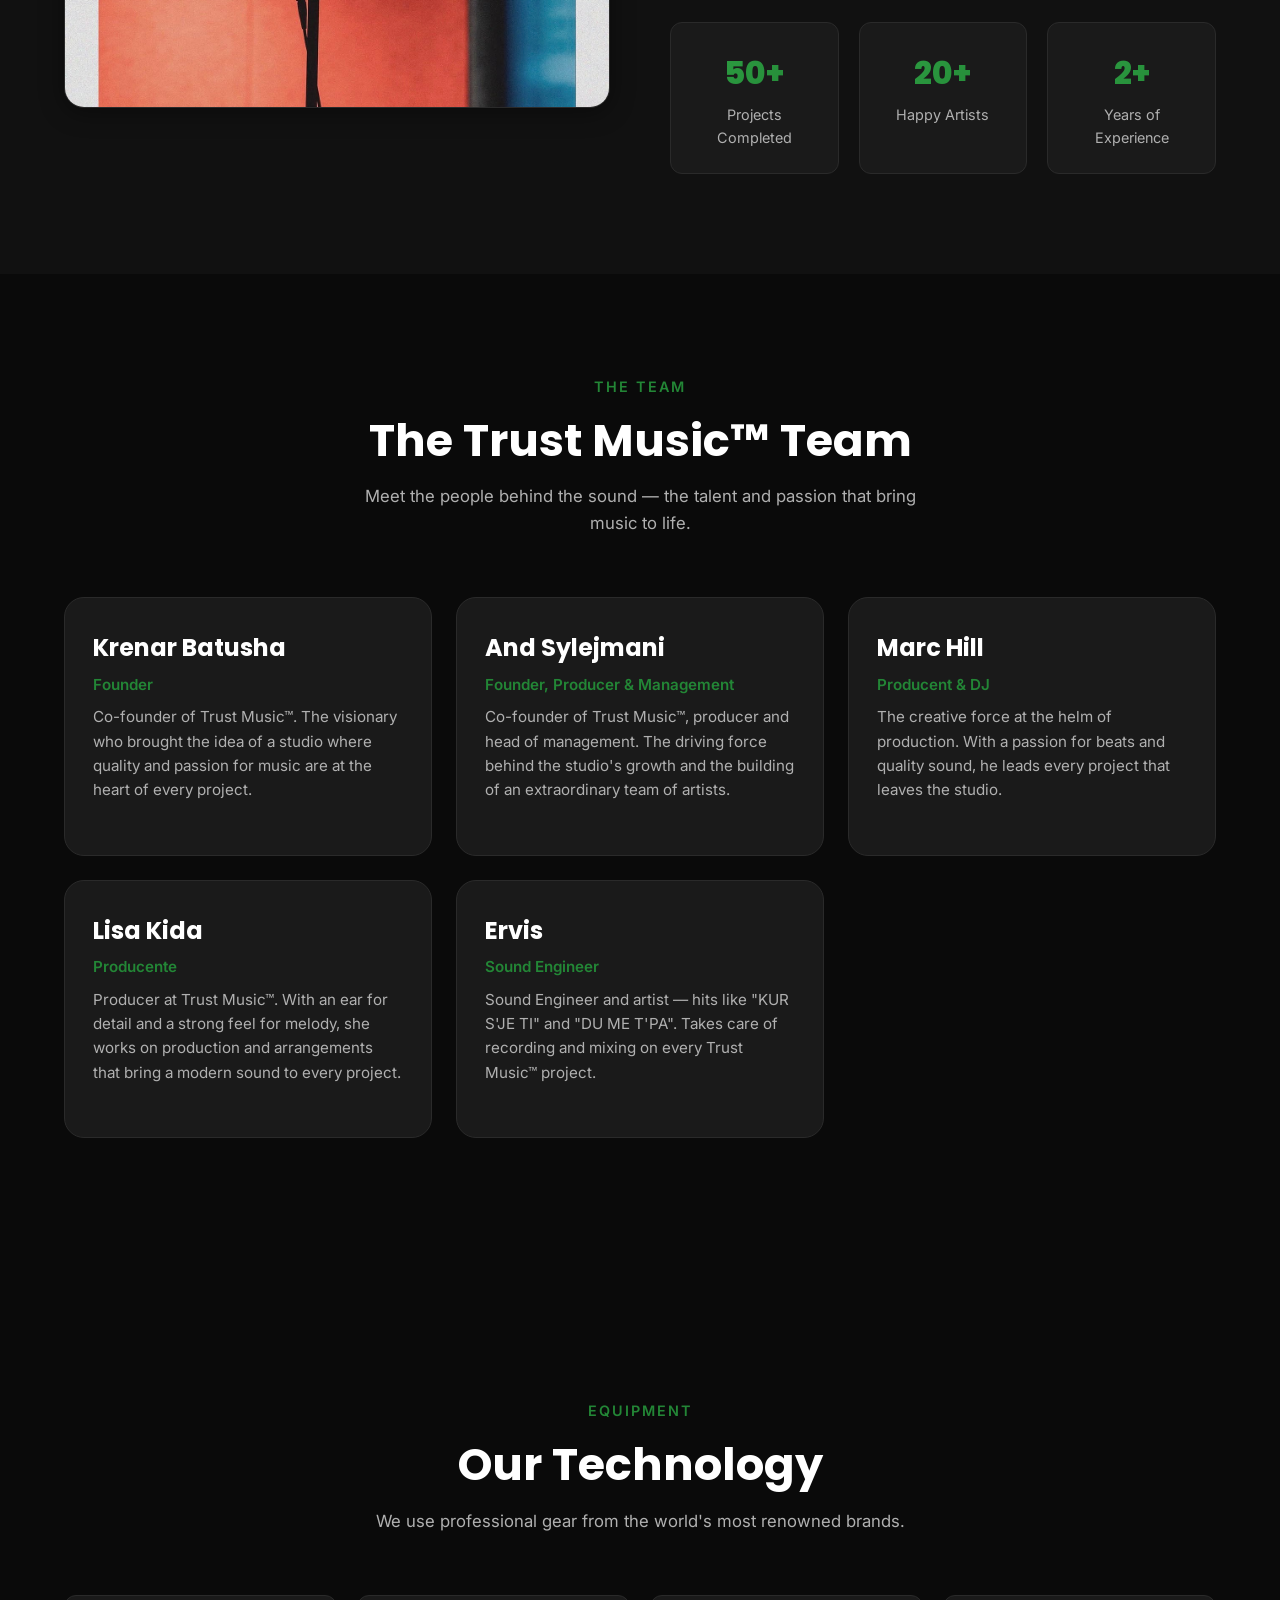
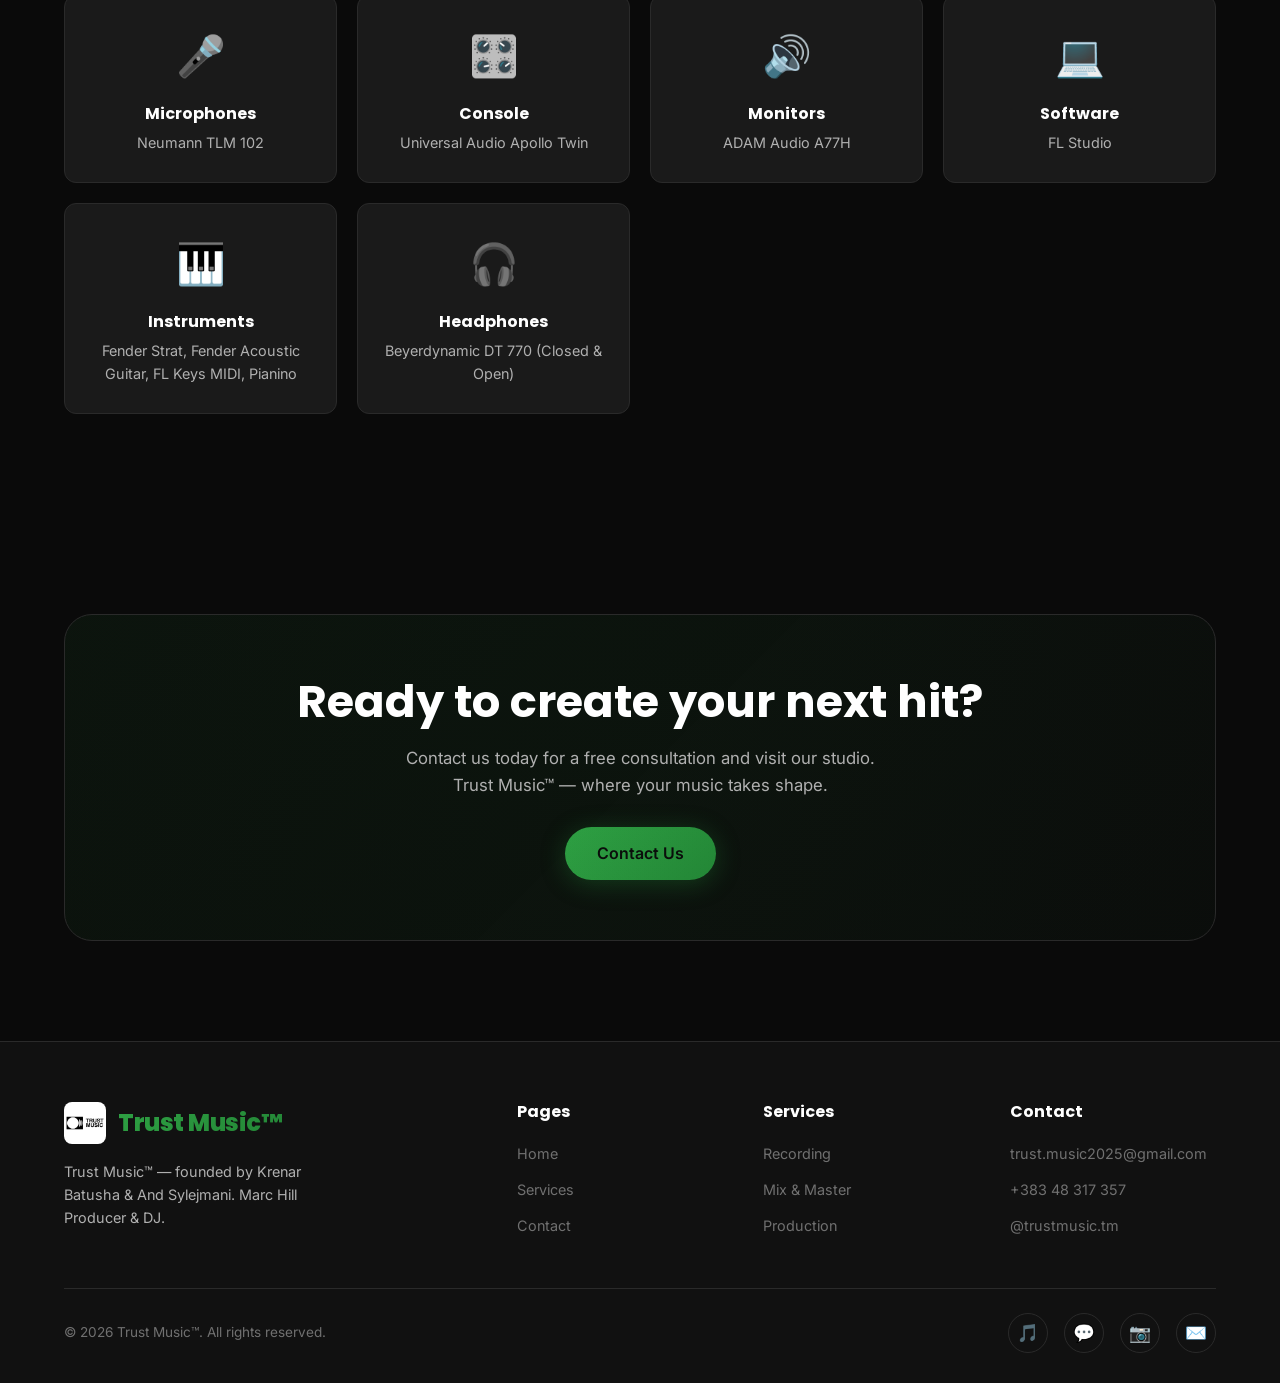
==== commit 49a8e2ac: "asdsqda" ====
--- a/index.html
+++ b/index.html
@@ -310,7 +310,7 @@
             <img src="logo.png" alt="Trust Music™" class="logo-img">
             <span>Trust Music™</span>
           </a>
-          <p data-sq="Trust Music™ — themeluar nga Krenar Batusha &amp; And Sylejmani. Marc Hill Producent &amp; DJ. Prishtinë.">Trust Music™ — founded by Krenar Batusha &amp; And Sylejmani. Marc Hill Producer &amp; DJ. Prishtina.</p>
+          <p data-sq="Trust Music™ — themeluar nga Krenar Batusha &amp; And Sylejmani. Marc Hill Producent &amp; DJ.">Trust Music™ — founded by Krenar Batusha &amp; And Sylejmani. Marc Hill Producer &amp; DJ.</p>
         </div>
         <div class="footer-col">
           <h4 data-sq="Faqet">Pages</h4>
@@ -333,7 +333,7 @@
           <ul>
             <li><a href="mailto:trust.music2025@gmail.com">trust.music2025@gmail.com</a></li>
             <li><a href="tel:+38348317357">+383 48 317 357</a></li>
-            <li><a href="#" data-sq="Prishtinë, Kosovë">Prishtina, Kosovo</a></li>
+            <li><a href="https://www.instagram.com/trustmusic.tm/" target="_blank" rel="noopener">@trustmusic.tm</a></li>
           </ul>
         </div>
       </div>
